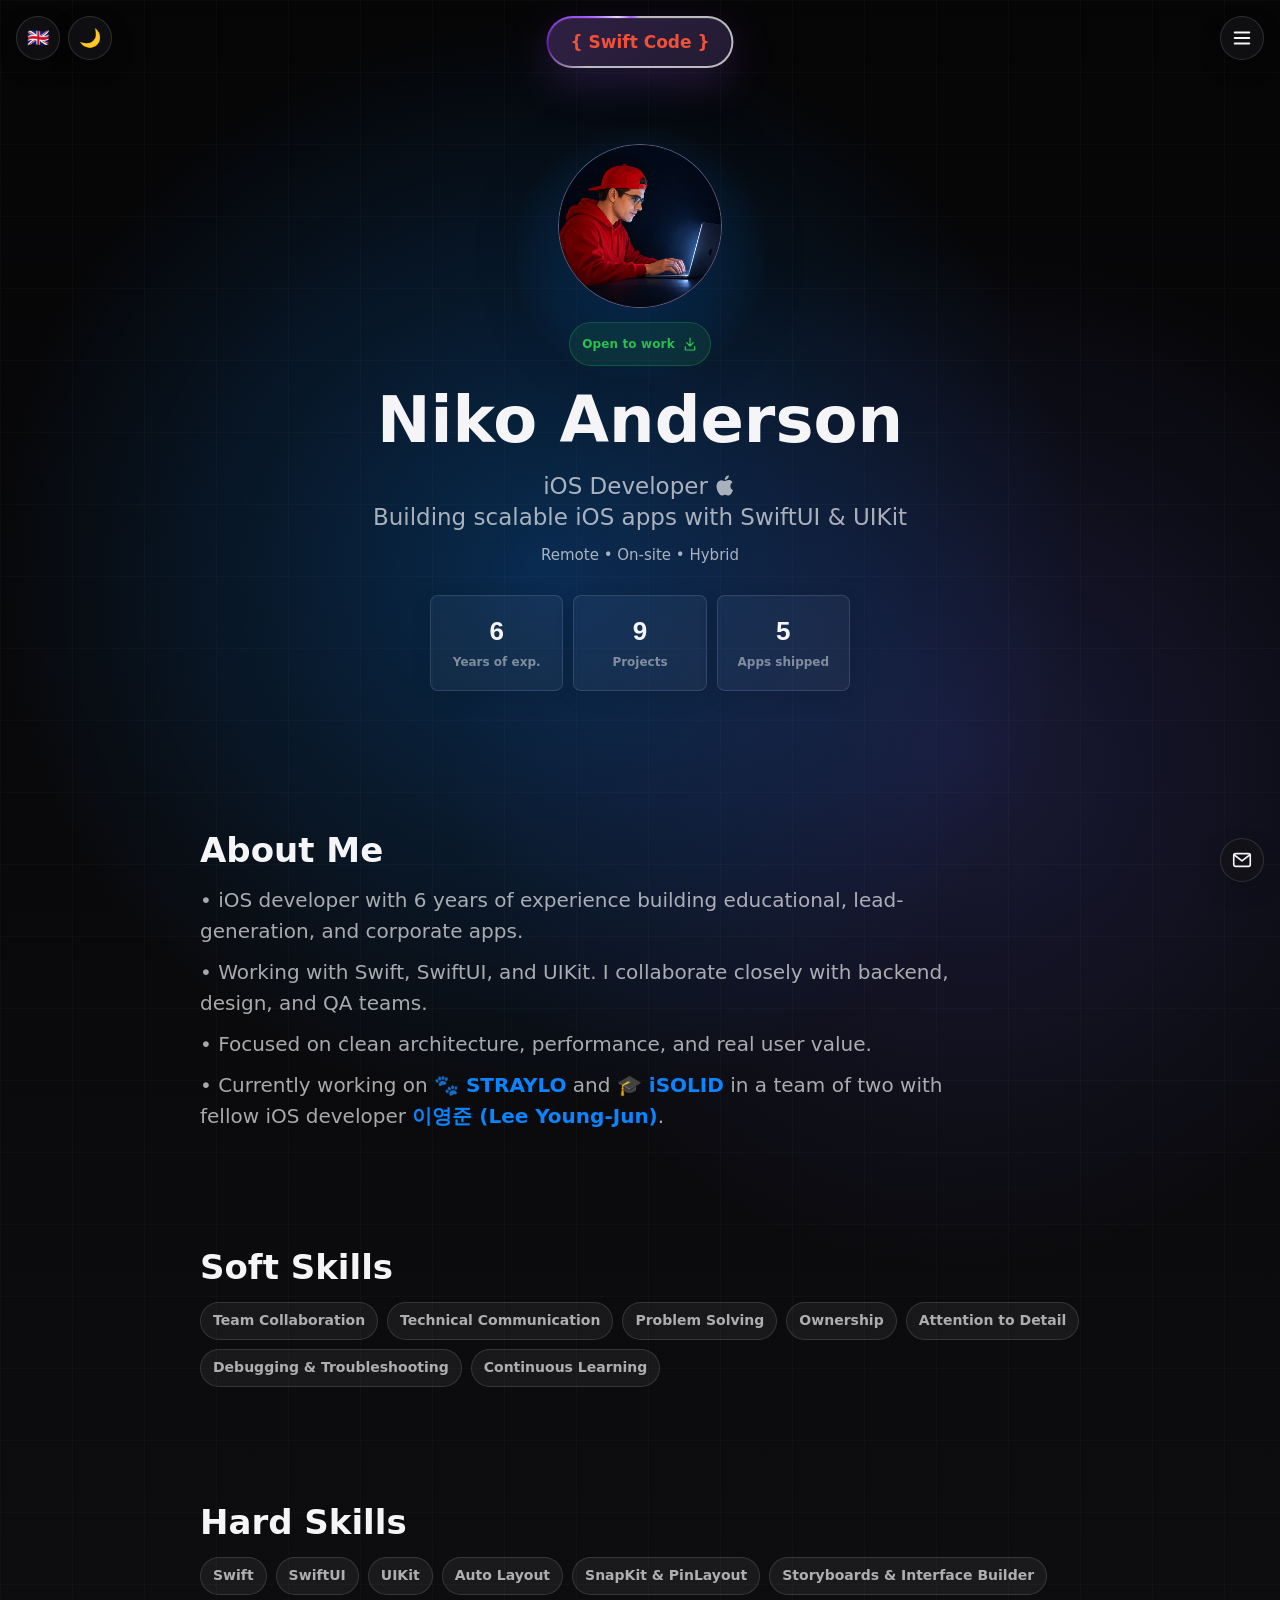
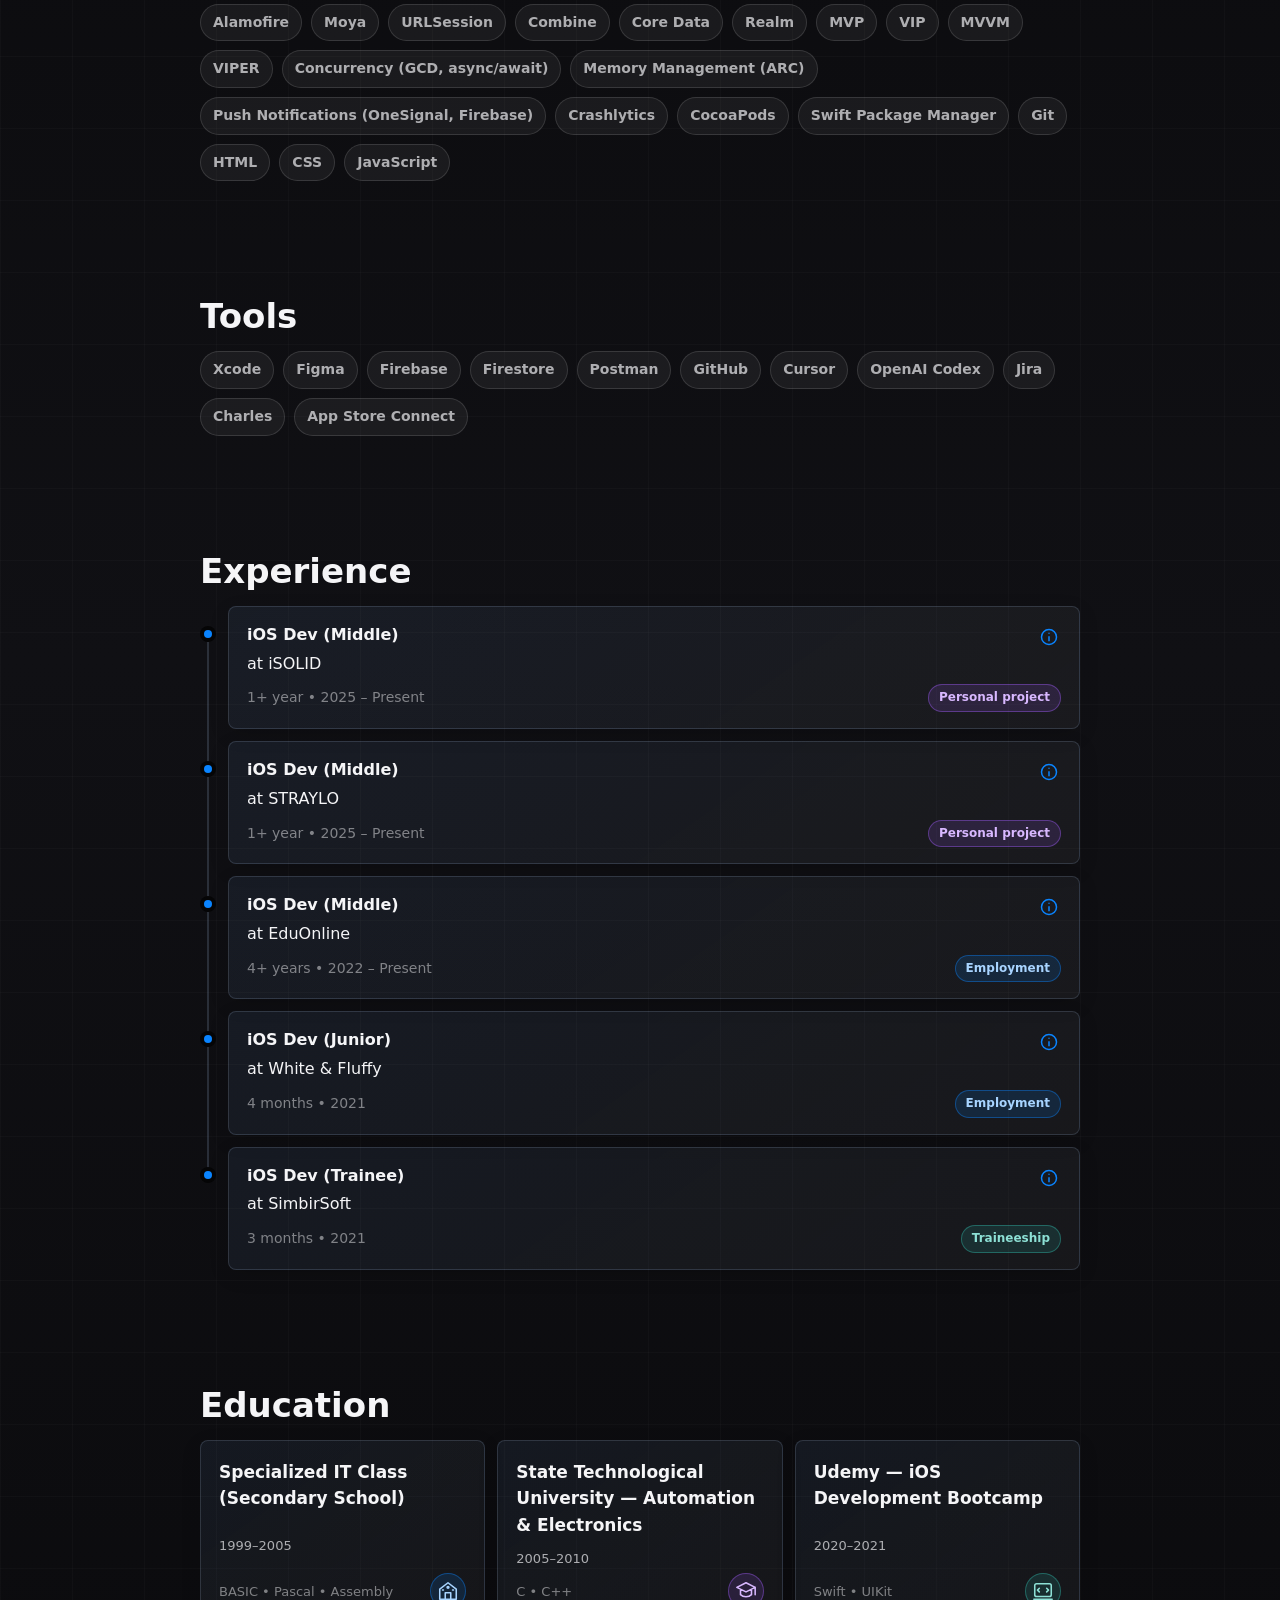
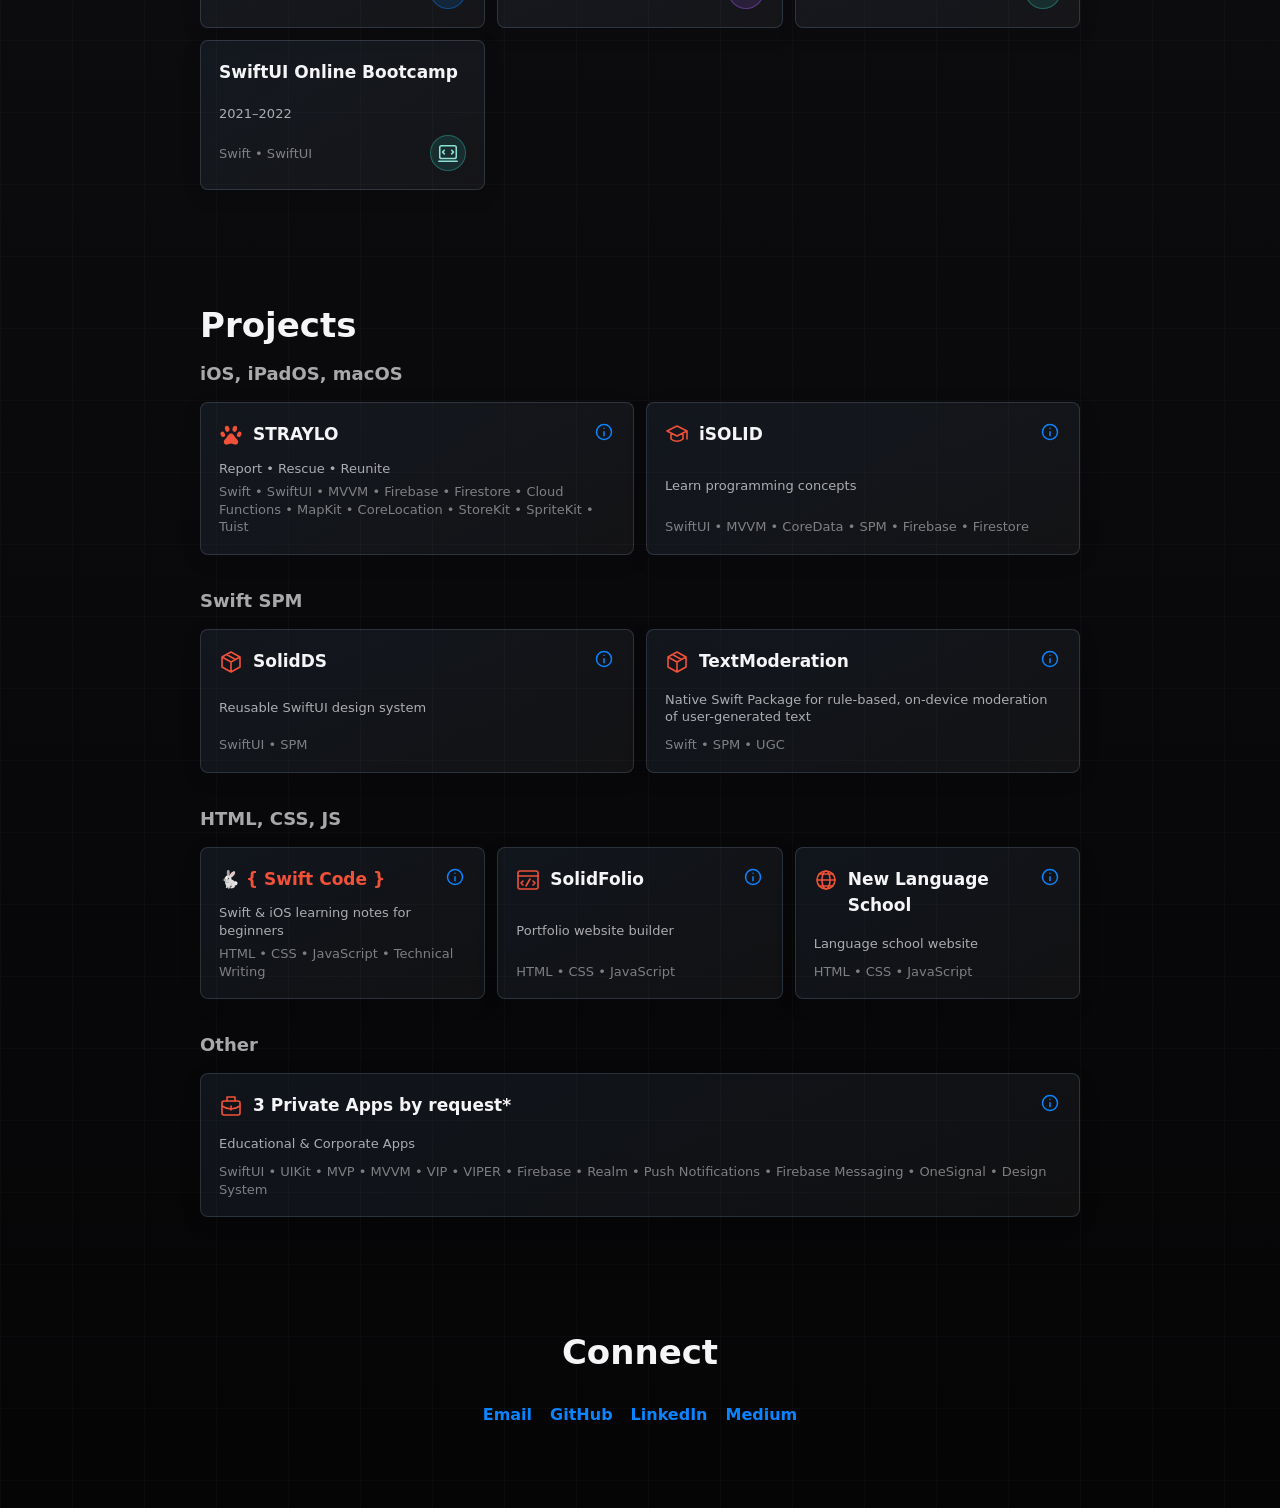
==== index.html @ d10448a8 "Add UIKit Essentials lessons and 10-question quiz" ====
<!DOCTYPE html>
<html lang="en" data-theme="dark">

<head>
<meta charset="UTF-8">
<meta name="viewport" content="width=device-width, initial-scale=1.0">

<title>Niko A. | iOS Developer</title>
<meta name="description" content="iOS Developer portfolio - Swift, SwiftUI, UIKit, Clean Architecture">
<link rel="canonical" href="https://nikolaiborisov.github.io/">

<!-- Favicon -->
<link rel="icon" href="img/favicon.png" type="image/x-icon">

<!-- Open Graph for social sharing -->
<meta property="og:title" content="Niko A. | iOS Developer">
<meta property="og:description" content="Building scalable iOS apps with SwiftUI & UIKit. Clean Architecture & modern iOS solutions.">
<meta property="og:url" content="https://nikolaiborisov.github.io/">
<meta property="og:image" content="https://nikolaiborisov.github.io/img/me.png">
<meta property="og:type" content="website">

<!-- Twitter Card -->
<meta name="twitter:card" content="summary_large_image">
<meta name="twitter:title" content="Niko A. | iOS Developer">
<meta name="twitter:description" content="Building scalable iOS apps with SwiftUI & UIKit. Clean Architecture & modern iOS solutions.">
<meta name="twitter:image" content="https://nikolaiborisov.github.io/img/me.png">

<link rel="stylesheet" href="css/styles.css">
</head>

<body>

<!-- 🧭 Top Navigation -->
<nav class="top-nav" aria-label="Featured content">
    <button type="button" class="nav-pill swift-code-brand" id="open-swift-talks">{ Swift Code }</button>
</nav>

<!-- 🌐 Language Picker -->
<div class="lang-switch" aria-label="Language selector">
    <button type="button" class="lang-current round-control" id="lang-current" aria-label="Choose language" aria-expanded="false" aria-controls="lang-options">🇬🇧</button>
    <div class="lang-options" id="lang-options" role="menu" aria-label="Language options">
        <button type="button" data-lang="en" class="active" role="menuitemradio" aria-checked="true" aria-label="English">🇬🇧</button>
        <button type="button" data-lang="es" role="menuitemradio" aria-checked="false" aria-label="Spanish">🇪🇸</button>
        <button type="button" data-lang="th" role="menuitemradio" aria-checked="false" aria-label="Thai">🇹🇭</button>
    </div>
</div>

<!-- 🎨 Theme Toggle -->
<div class="theme-switch" aria-label="Theme">
    <button type="button" class="round-control" id="theme-toggle" aria-label="Dark theme. Switch to light theme" title="Switch to light theme"><span aria-hidden="true">🌙</span></button>
</div>

<!-- 👤 Hero -->
<div class="section-navigation">
    <button type="button" class="round-control" id="section-menu-toggle" aria-label="Open navigation menu" aria-expanded="false" aria-controls="section-menu">
        <svg viewBox="0 0 24 24" width="22" height="22" fill="none" stroke="currentColor" stroke-width="2" stroke-linecap="round" aria-hidden="true"><path class="menu-line menu-line-top" d="M4 6h16"></path><path class="menu-line menu-line-middle" d="M4 12h16"></path><path class="menu-line menu-line-bottom" d="M4 18h16"></path></svg>
    </button>
    <nav id="section-menu" aria-label="Page sections" hidden>
        <a href="#home" data-i18n="navHome">Home</a>
        <a href="#about" data-i18n="aboutTitle">About Me</a>
        <a href="#soft-skills" data-i18n="softSkillsTitle">Soft Skills</a>
        <a href="#hard-skills" data-i18n="hardSkillsTitle">Hard Skills</a>
        <a href="#tools" data-i18n="toolsTitle">Tools</a>
        <a href="#experience" data-i18n="experienceTitle">Experience</a>
        <a href="#education" data-i18n="educationTitle">Education</a>
        <a href="#projects" data-i18n="projectsTitle">Projects</a>
        <a href="#connect" data-i18n="connectTitle">Connect</a>
    </nav>
</div>

<section class="hero" id="home">
    <div class="avatar-wrapper">
        <div class="avatar-frame">
            <img src="img/me.png" alt="Niko Anderson working at a laptop" class="avatar" width="164" height="164" fetchpriority="high">
        </div>
        <script src="js/avatar.js"></script>
        <a class="status-badge" href="output/pdf/ios-developer-cv.pdf" download="iOS-Developer-CV.pdf"><span data-i18n="status">Open to work</span><svg width="16" height="16" viewBox="0 0 24 24" fill="none" stroke="currentColor" stroke-width="1.8" stroke-linecap="round" stroke-linejoin="round" aria-hidden="true"><path d="M12 3v12m-5-5 5 5 5-5M5 16v5h14v-5"/></svg><span class="cv-download-label" data-i18n="downloadCv">Download CV (PDF)</span></a>
    </div>

    <h1>Niko Anderson</h1>
<p class="role"><span data-i18n="roleTitle">iOS Developer</span><svg class="apple" width="23" height="23" viewBox="0 0 24 24" aria-hidden="true" focusable="false"><path d="M17.05 12.54c.03 3.2 2.81 4.27 2.84 4.28-.02.08-.44 1.52-1.46 3.01-.88 1.29-1.8 2.57-3.24 2.6-1.42.03-1.88-.84-3.5-.84-1.63 0-2.14.81-3.48.87-1.39.05-2.45-1.4-3.34-2.68-1.82-2.64-3.21-7.45-1.34-10.7.93-1.61 2.59-2.63 4.39-2.66 1.37-.03 2.67.92 3.5.92.84 0 2.41-1.14 4.06-.97.69.03 2.63.28 3.88 2.11-.1.07-2.32 1.35-2.3 4.06ZM14.38 4.63c.74-.9 1.24-2.15 1.1-3.4-1.07.04-2.37.71-3.14 1.6-.69.79-1.29 2.06-1.13 3.28 1.2.09 2.43-.61 3.17-1.48Z"/></svg>
  <br><span data-i18n="roleDescription">Building scalable iOS apps with SwiftUI & UIKit</span>
</p>
    <p class="work-setup" data-i18n="workSetup">Remote • On-site • Hybrid</p>
     <div class="stats">
    <div class="stat">
        <div class="stat-value">6</div>
        <span data-i18n="statYears">Years of exp.</span>
    </div>
    <div class="stat">
        <div class="stat-value">9</div>
        <span data-i18n="statProjects">Projects</span>
    </div>
    <div class="stat">
        <div class="stat-value">5</div>
        <span data-i18n="statApps">Apps shipped</span>
    </div>
</div>
</section>

<!-- 🔶 Swift Code -->
<section id="swift-talks" class="swift-talks-screen" aria-hidden="true">
    <button type="button" id="close-swift-talks" class="talks-button talks-icon-button talks-close" aria-label="Close Swift Code"><svg viewBox="0 0 24 24" aria-hidden="true" focusable="false"><path d="m6 6 12 12M18 6 6 18"></path></svg></button>
    <div class="swift-talks-content">
        <div class="talks-header">
            <div>
                <h2 class="swift-code-brand">{ Swift Code }</h2>
                <p class="swift-code-intro" data-i18n="swiftCodeIntro">Learn Swift and iOS development through clear explanations, code examples, and quizzes. Explore developer tools &amp; practice problem-solving.</p>
                <div class="track-search" role="search" aria-label="Swift Code tracks">
                    <button type="button" id="track-search-toggle" class="talks-button talks-icon-button" aria-label="Search tracks" title="Search tracks" aria-controls="track-search-input" aria-expanded="false"><svg viewBox="0 0 24 24" aria-hidden="true" focusable="false"><circle cx="10.5" cy="10.5" r="6.5"></circle><path d="m16 16 5 5"></path></svg></button>
                    <input id="track-search-input" type="search" aria-label="Search tracks" placeholder="Search tracks...🐇🕳️" hidden>
                </div>
                <div id="track-search-status" role="status"></div>
            </div>
        </div>

        <div class="talks-topic-hub">
            <button type="button" class="talk-topic-card" id="open-swift-intro-track" aria-controls="swift-intro-track">
                <span class="talk-topic-copy">
                    <span class="talks-kicker">Beginner Track</span>
                    <span class="talk-topic-title">Swift &amp; iOS Intro</span>
                    <span class="talk-topic-description">Beginner-friendly Swift and iOS foundations.</span>
                    <span class="talk-topic-meta">
                        <span>10 intro topics</span>
                        <span>Quiz</span>
                    </span>
                </span>
                <span class="talk-topic-action" aria-hidden="true">Open</span>
            </button>

            <button type="button" class="talk-topic-card" id="open-toolbox-track" aria-controls="toolbox-track">
                <span class="talk-topic-copy">
                    <span class="talks-kicker">Tool Track</span>
                    <span class="talk-topic-title">iOS Dev Toolbox</span>
                    <span class="talk-topic-description">Deep dives into Xcode, Terminal, Git, GitHub clients, Figma, Postman, Charles, SF Symbols, icons, AI tools, and agents.</span>
                    <span class="talk-topic-meta">
                        <span>Tools & workflows</span>
                        <span>Quiz</span>
                    </span>
                </span>
                <span class="talk-topic-action" aria-hidden="true">Open</span>
            </button>

            <button type="button" class="talk-topic-card" id="open-portfolio-track" aria-controls="portfolio-track">
                <span class="talk-topic-copy">
                    <span class="talks-kicker">Project Track</span>
                    <span class="talk-topic-title">Portfolio Website</span>
                    <span class="talk-topic-description">Beginner-friendly real practice building and shipping your own mini website with HTML, CSS, and JavaScript.</span>
                    <span class="talk-topic-meta">
                        <span>HTML, CSS, JS</span>
                        <span>Quiz</span>
                    </span>
                </span>
                <span class="talk-topic-action" aria-hidden="true">Open</span>
            </button>

            <button type="button" class="talk-topic-card" id="open-core-swift-track" aria-controls="core-swift-track">
                <span class="talk-topic-copy">
                    <span class="talks-kicker">Beginner Track</span>
                    <span class="talk-topic-title">Core Swift</span>
                    <span class="talk-topic-description">Beginner-friendly Swift language from the ground up: variables, types, conditions, loops, functions, collections, optionals, structs, classes, and protocols.</span>
                    <span class="talk-topic-meta">
                        <span>10 core topics</span>
                        <span>Quiz</span>
                    </span>
                </span>
                <span class="talk-topic-action" aria-hidden="true">Open</span>
            </button>
            <button type="button" class="talk-topic-card" id="open-programming-principles-track" aria-controls="programming-principles-track">
                <span class="talk-topic-copy">
                    <span class="talks-kicker">Beginner Track</span>
                    <span class="talk-topic-title">Programming Principles</span>
                    <span class="talk-topic-description">Practical SOLID and programming principles with Swift examples, clear explanations, and interview cases.</span>
                    <span class="talk-topic-meta">
                        <span>16 lessons</span>
                        <span>Quiz</span>
                    </span>
                </span>
                <span class="talk-topic-action" aria-hidden="true">Open</span>
            </button>
            <button type="button" class="talk-topic-card" id="open-algorithms-track" aria-controls="algorithms-track">
                <span class="talk-topic-copy">
                    <span class="talks-kicker">Problem-Solving Track</span>
                    <span class="talk-topic-title">Algorithms in Swift</span>
                    <span class="talk-topic-description">Learn to solve problems step by step with arrays, strings, searching, sorting, recursion, and essential algorithm patterns.</span>
                    <span class="talk-topic-meta"><span>10 topics</span><span>Quiz</span><span>Coding challenges</span></span>
                </span>
                <span class="talk-topic-action" aria-hidden="true">Open</span>
            </button>
            <button type="button" class="talk-topic-card" id="open-app-architecture-track" aria-controls="app-architecture-track">
                <span class="talk-topic-copy">
                    <span class="talks-kicker">Architecture Track</span>
                    <span class="talk-topic-title">App Architecture in Swift</span>
                    <span class="talk-topic-description">Learn to organize Swift apps with clear responsibilities, predictable data flow, and practical architecture patterns—from MVC, MVP, and MVVM to Clean Architecture.</span>
                    <span class="talk-topic-meta"><span>11 topics</span><span>Quiz</span><span>Swift examples</span></span>
                </span>
                <span class="talk-topic-action" aria-hidden="true">Open</span>
            </button>
        </div>

        <div class="algorithms-track" id="algorithms-track">
            <div class="talks-track-header">
                <button type="button" class="talks-button talks-icon-button back-to-talk-topics topics-back" aria-label="Back to all topics"><svg viewBox="0 0 24 24" aria-hidden="true" focusable="false"><path d="m15 5-7 7 7 7"></path></svg></button>
                <div><h2>Algorithms in Swift</h2></div>
            </div>
            <template id="algorithms-introduction">
                <h3>Small steps. Clear solutions.</h3>
                <p>An algorithm is a clear sequence of steps that turns an input into a result.</p>
                <p>A recipe is a simple example: <strong>follow the instructions step by step, and you end up with a meal.</strong> In an app, you might follow a series of steps to find all unread messages in a list. In both cases, the result comes from following a defined process.</p>
                <p>We need algorithms because computers cannot guess what we mean. We decide what to do, in what order, and when to stop. Different approaches can produce the same result, but some require much less work as the amount of data grows.</p>
                <p>Learning algorithms helps you write apps that are <strong>correct, efficient, responsive, and easier to understand and explain</strong>.</p>
                <p>Start with a small problem, describe the solution in plain language, and then translate those steps into Swift. You do not need advanced mathematics — Core Swift basics such as variables, conditions, loops, functions, and collections are enough to get started.</p>
                <p>Each lesson follows a simple structure:<br><strong>Visual walkthrough → Swift solution → Complexity explanation → Practice task</strong></p>
                <p>The goal is not to memorize algorithms. It is to learn how to <strong>break a problem into steps, choose an efficient approach, and express that approach clearly in Swift</strong>.</p>
            </template>
            <div id="algorithms-lessons" class="talks-accordion"></div>
            <div class="talk-card talk-quiz-cta">
                <div>
                    <span class="talks-kicker">Algorithms Quiz</span>
                    <p>30 questions with instant scoring, correct-answer highlights, and reset.</p>
                </div>
                <button type="button" class="talks-button primary talk-quiz-button" id="open-algorithms-quiz">Quiz</button>
            </div>
            <section class="talk-card algorithms-quiz-panel" id="algorithms-quiz-panel" aria-labelledby="algorithms-quiz-title" hidden>
                <h3 id="algorithms-quiz-title">Algorithms Quiz</h3>
                <form id="algorithms-quiz-form" class="swift-quiz-form"></form>
                <p id="algorithms-quiz-score" aria-live="polite"></p>
                <button type="button" class="talks-button primary" id="grade-algorithms-quiz">Finish Quiz</button>
                <button type="button" class="talks-button" id="reset-algorithms-quiz">Reset</button>
            </section>
            <aside class="talk-card isolid-quiz-bonus" aria-labelledby="isolid-algorithms-quiz-title">
                <div>
                    <h3 id="isolid-algorithms-quiz-title">Further reading — iSOLID Algorithms Quiz</h3>
                    <p>60 Questions • 3 Levels (Beginner to Advanced) • Detailed Statistics</p>
                </div>
                <a class="talks-button isolid-quiz-link" href="https://apps.apple.com/th/app/isolid-learn-programming/id6752113008" target="_blank" rel="noopener noreferrer" aria-label="Download iSOLID Algorithms Quiz on the App Store (opens in a new tab)">Download on the App Store <span aria-hidden="true">↗</span></a>
            </aside>
            <section class="talk-card algorithms-challenges-hidden" aria-labelledby="algorithms-challenges-title">
                <h3 id="algorithms-challenges-title">Coding challenges</h3>
                <p>Write your own solutions below before opening the reference solutions. Run your code in an Xcode Playground; this page does not execute Swift. Drafts stay in this browser when local storage is available.</p>
                <div id="algorithms-challenges"></div>
            </section>
        </div>

        <div class="core-swift-track" id="core-swift-track">
            <div class="talks-track-header">
                <button type="button" class="talks-button talks-icon-button back-to-talk-topics topics-back" aria-label="Back to all topics"><svg viewBox="0 0 24 24" aria-hidden="true" focusable="false"><path d="m15 5-7 7 7 7"></path></svg></button>
                <div>
                    <h2>Core Swift</h2>
                </div>
            </div>

            <div class="talks-accordion" id="core-swift-accordion"></div>
            <div class="talk-card talk-quiz-cta">
                <div>
                    <span class="talks-kicker">Core Swift Quiz</span>
                    <p>30 questions with instant scoring, correct-answer highlights, and reset.</p>
                </div>
                <button type="button" class="talks-button primary open-core-swift-quiz talk-quiz-button">Quiz</button>
            </div>
            <aside class="talk-card isolid-quiz-bonus" aria-labelledby="isolid-quiz-title">
                <div>
                    <h3 id="isolid-quiz-title">Further reading — iSOLID Swift Quiz</h3>
                    <p>90 Questions • 3 Levels (Beginner to Advanced) • Detailed Statistics</p>
                </div>
                <a class="talks-button isolid-quiz-link" href="https://apps.apple.com/th/app/isolid-learn-programming/id6752113008" target="_blank" rel="noopener noreferrer" aria-label="Download iSOLID Swift Quiz on the App Store (opens in a new tab)">Download on the App Store <span aria-hidden="true">↗</span></a>
            </aside>
            <aside class="talk-card isolid-quiz-bonus" aria-labelledby="ios-daily-english-title">
                <div>
                    <h3 id="ios-daily-english-title">Further reading — iOS Daily English by <a href="https://www.linkedin.com/in/gamehelper/" target="_blank" rel="noopener noreferrer">이영준 (Lee Young-Jun)</a></h3>
                    <p>Learn <strong>iOS development terms every day</strong></p>
                </div>
                <a class="talks-button isolid-quiz-link" href="https://www.linkedin.com/in/gamehelper/" target="_blank" rel="noopener noreferrer" aria-label="Read iOS Daily English on LinkedIn (opens in a new tab)">Read on LinkedIn <span aria-hidden="true">↗</span></a>
            </aside>
        </div>

        <div class="programming-principles-track" id="programming-principles-track">
            <div class="talks-track-header">
                <button type="button" class="talks-button talks-icon-button back-to-talk-topics topics-back" aria-label="Back to all topics"><svg viewBox="0 0 24 24" aria-hidden="true" focusable="false"><path d="m15 5-7 7 7 7"></path></svg></button>
                <div>
                    <h2>Programming Principles</h2>
                </div>
            </div>

            <div class="talks-accordion" id="programming-principles-accordion"></div>
            <div class="talk-card talk-quiz-cta">
                <div>
                    <span class="talks-kicker">Programming Principles Quiz</span>
                    <p>30 questions with instant scoring, correct-answer highlights, and reset.</p>
                </div>
                <button type="button" class="talks-button primary open-programming-principles-quiz talk-quiz-button">Quiz</button>
            </div>
            <aside class="talk-card isolid-quiz-bonus" aria-labelledby="isolid-principles-title">
                <div>
                    <h3 id="isolid-principles-title">Further reading — iSOLID Programming Principles</h3>
                    <p>30 Principles • 300+ Code examples • Theory</p>
                </div>
                <a class="talks-button isolid-quiz-link" href="https://apps.apple.com/th/app/isolid-learn-programming/id6752113008" target="_blank" rel="noopener noreferrer" aria-label="Download iSOLID Programming Principles on the App Store (opens in a new tab)">Download on the App Store <span aria-hidden="true">↗</span></a>
            </aside>
        </div>

        <div class="app-architecture-track" id="app-architecture-track">
            <div class="talks-track-header">
                <button type="button" class="talks-button talks-icon-button back-to-talk-topics topics-back" aria-label="Back to all topics"><svg viewBox="0 0 24 24" aria-hidden="true" focusable="false"><path d="m15 5-7 7 7 7"></path></svg></button>
                <div>
                    <h2>App Architecture in Swift</h2>
                </div>
            </div>

            <div class="talks-accordion" id="app-architecture-accordion"></div>
            <div class="talk-card talk-quiz-cta">
                <div>
                    <span class="talks-kicker">App Architecture in Swift Quiz</span>
                    <p>11 questions with instant scoring, correct-answer highlights, and reset.</p>
                </div>
                <button type="button" class="talks-button primary open-app-architecture-quiz talk-quiz-button">Quiz</button>
            </div>
            <aside class="talk-card isolid-quiz-bonus" aria-labelledby="architecture-reading-title">
                <div>
                    <h3 id="architecture-reading-title">Further reading — iOS Architectural Patterns (Breakdown)</h3>
                    <p>6 Parts • Detailed Breakdown • Swift Code Examples</p>
                </div>
                <a class="talks-button isolid-quiz-link" href="https://lnkd.in/p/dnJ457yn" target="_blank" rel="noopener noreferrer" aria-label="Read iOS Architectural Patterns (Breakdown) on LinkedIn (opens in a new tab)">Read on LinkedIn <span aria-hidden="true">↗</span></a>
            </aside>
        </div>

        <div class="swift-intro-track" id="swift-intro-track">
            <div class="talks-track-header">
                <button type="button" class="talks-button talks-icon-button topics-back" id="back-to-talk-topics" aria-label="Back to all topics"><svg viewBox="0 0 24 24" aria-hidden="true" focusable="false"><path d="m15 5-7 7 7 7"></path></svg></button>
                <div>
                    <h2>Swift &amp; iOS Intro</h2>
                </div>
            </div>

            <div class="talks-accordion">
            <article class="talk-card talk-accordion-item is-expanded" data-talk-id="part1">
                <button type="button" class="talk-accordion-trigger" aria-expanded="true">
                    <span>
                        <span class="talks-kicker">Part 1</span>
                        <span class="talk-accordion-title">What Is Swift? Why Swift? What Is It Used For?</span>
                    </span>
                    <span class="talk-chevron" aria-hidden="true"></span>
                </button>

                <div class="talk-accordion-panel">
                    <p class="talk-intro">Swift is Apple's modern programming language for building apps across iOS, macOS, watchOS, tvOS, visionOS, and beyond.</p>

                    <div class="talk-grid">
                        <div>
                            <h3>Where It Came From</h3>
                            <p>Introduced by Apple in 2014, Swift was created as a safer, faster, and more expressive alternative to Objective-C. The project was started by Chris Lattner around 2010, with major contributions from Apple's compiler and developer tools teams.</p>
                            <p>Swift did not appear from nowhere. It carries ideas from Objective-C, C, C++, Rust, Haskell, Python, Ruby, C#, and other modern languages.</p>
                        </div>
                        <div>
                            <h3>Why Apple Built It</h3>
                            <ul>
                                <li><strong>Safe:</strong> optionals and strong typing help catch mistakes early.</li>
                                <li><strong>Fast:</strong> compiled performance with safer defaults.</li>
                                <li><strong>Readable:</strong> less ceremony, more intention.</li>
                                <li><strong>Modern:</strong> closures, generics, async/await, protocols, extensions, and pattern matching.</li>
                            </ul>
                        </div>
                    </div>

                    <div class="talk-highlight">
                        <span>Core idea</span>
                        <blockquote>"Code should be expressive without being fragile."</blockquote>
                    </div>

                    <div class="talk-grid">
                        <div>
                            <h3>What Swift Is Used For</h3>
                            <ul>
                                <li>Building iPhone, Mac, Apple Watch, and visionOS apps.</li>
                                <li>Writing server-side backends with frameworks like Vapor.</li>
                                <li>Creating command-line tools, SDKs, frameworks, and production-grade software.</li>
                                <li>Teaching programming and prototyping ideas quickly.</li>
                            </ul>
                        </div>
                        <div>
                            <h3>The Philosophy</h3>
                            <p>Features like <code>let</code>, <code>guard</code>, <code>if let</code>, <code>struct</code>, <code>protocol</code>, and <code>async/await</code> are not just syntax. They represent a philosophy: make the correct path easy, and the dangerous path visible.</p>
                            <p>Swift sits at the intersection of design, engineering, safety, and creativity.</p>
                        </div>
                    </div>

                    <footer class="talk-footer">
                        <div class="talk-footer-meta">
                            <a href="https://www.linkedin.com/in/niko-anderson-36269333b/" target="_blank" rel="noopener noreferrer">Follow on LinkedIn</a>
                        </div>
                        <div class="talk-like" data-talk-id="part1">
                            <button type="button" class="like-button" aria-label="Like this post" aria-pressed="false">
                                <svg class="like-icon" viewBox="0 0 24 24" aria-hidden="true" focusable="false">
                                    <path d="M20.8 4.6a5.5 5.5 0 0 0-7.8 0L12 5.6l-1-1a5.5 5.5 0 0 0-7.8 7.8l1 1L12 21l7.8-7.6 1-1a5.5 5.5 0 0 0 0-7.8Z"></path>
                                </svg>
                            </button>
                        </div>
                        <div class="talks-actions">
                            <button type="button" class="talks-button copy-talk" data-talk-id="part1" aria-live="polite">Copy post</button>
                            <button type="button" class="talks-button translate-talk" data-talk-id="part1">Translate</button>
                            <a class="talks-button primary" href="mailto:andersonnikko1@gmail.com?subject=Feedback%20on%20SWIFT%20Talks%20Part%201&body=Hi%20Niko%2C%0A%0AI%20read%20your%20first%20SWIFT%20Talks%20post%20and%20wanted%20to%20share%20this%20feedback%3A%0A%0A">Send feedback</a>
                        </div>
                    </footer>
                </div>
            </article>

            <article class="talk-card talk-accordion-item" data-talk-id="part2">
                <button type="button" class="talk-accordion-trigger" aria-expanded="false">
                    <span>
                        <span class="talks-kicker">Part 2</span>
                        <span class="talk-accordion-title">Swift Under the Hood</span>
                    </span>
                    <span class="talk-chevron" aria-hidden="true"></span>
                </button>

                <div class="talk-accordion-panel">
                    <p class="talk-intro">Swift under the hood combines compiler checks, memory management, type safety, and runtime support.</p>

                    <div class="talk-highlight">
                        <span>Compiler pipeline</span>
                        <blockquote>Swift Code -> Parser -> Type Checker -> SIL -> LLVM -> Machine Code</blockquote>
                    </div>

                    <div class="talk-grid">
                        <div>
                            <h3>Parser</h3>
                            <p>First, Swift reads our code and turns it into a structure the compiler can understand.</p>
                            <ul>
                                <li>Constants and variables.</li>
                                <li>Functions, types, expressions, and scopes.</li>
                            </ul>
                        </div>
                        <div>
                            <h3>Type Checker</h3>
                            <p>The type checker verifies that our code makes sense before the app runs. It understands that <code>25</code> is an <code>Int</code>, <code>"Alex"</code> is a <code>String</code>, and <code>true</code> is a <code>Bool</code>.</p>
                            <p><code>let count: Int = "10"</code> is an error. Swift catches the mistake at compile time.</p>
                        </div>
                    </div>

                    <div class="talk-grid">
                        <div>
                            <h3>SIL</h3>
                            <p>After type checking, Swift code becomes SIL: Swift Intermediate Language. This is where Swift-specific optimization happens.</p>
                            <p>The compiler can reason about value types, generics, protocols, ARC, ownership, and memory behavior.</p>
                        </div>
                        <div>
                            <h3>LLVM</h3>
                            <p>After SIL, Swift uses LLVM. LLVM lowers the code closer to machine instructions and applies performance optimizations.</p>
                            <p>It helps with inlining, removing unused code, and generating optimized machine code for the target device.</p>
                        </div>
                    </div>

                    <div class="talk-grid">
                        <div>
                            <h3>Memory Management</h3>
                            <p>Swift uses ARC: Automatic Reference Counting. ARC tracks how many strong references point to an object.</p>
                            <p>When no strong references remain, the object can be removed from memory. This gives Swift automatic memory management without a traditional garbage collector.</p>
                        </div>
                        <div>
                            <h3>Value Types</h3>
                            <p>Swift encourages value types like <code>struct</code> and <code>enum</code>. Value types make code easier to reason about because data changes are more explicit.</p>
                            <p>Swift also uses optimizations like copy-on-write, so value semantics do not always mean expensive copying.</p>
                        </div>
                    </div>

                    <div class="talk-grid">
                        <div>
                            <h3>Optionals</h3>
                            <p>Optionals are a core safety feature. An optional means there may be a value, or there may be no value.</p>
                            <p>Swift forces us to handle missing values directly, instead of letting them become unexpected crashes later.</p>
                        </div>
                        <div>
                            <h3>Concurrency</h3>
                            <p>Modern Swift includes structured concurrency. <code>async/await</code> makes asynchronous code easier to read, tasks give async work structure, and actors help protect shared mutable state.</p>
                            <p><code>@MainActor</code> helps keep UI updates on the main thread.</p>
                        </div>
                    </div>

                    <div class="talk-highlight">
                        <span>Core idea</span>
                        <blockquote>Swift is designed to make safe code feel natural.</blockquote>
                    </div>

                    <div class="talk-grid">
                        <div>
                            <h3>Why It Feels Safe</h3>
                            <ul>
                                <li>Strong typing catches mistakes early.</li>
                                <li>Optionals make absence visible.</li>
                                <li>ARC manages memory automatically.</li>
                                <li>Value types reduce hidden sharing.</li>
                            </ul>
                        </div>
                        <div>
                            <h3>The Balance</h3>
                            <ul>
                                <li>High-level enough to be expressive.</li>
                                <li>Low-level enough to be fast.</li>
                                <li>Practical enough for real production apps.</li>
                            </ul>
                        </div>
                    </div>

                    <footer class="talk-footer">
                        <div class="talk-footer-meta">
                            <a href="https://www.linkedin.com/in/niko-anderson-36269333b/" target="_blank" rel="noopener noreferrer">Follow on LinkedIn</a>
                        </div>
                        <div class="talk-like" data-talk-id="part2">
                            <button type="button" class="like-button" aria-label="Like this post" aria-pressed="false">
                                <svg class="like-icon" viewBox="0 0 24 24" aria-hidden="true" focusable="false">
                                    <path d="M20.8 4.6a5.5 5.5 0 0 0-7.8 0L12 5.6l-1-1a5.5 5.5 0 0 0-7.8 7.8l1 1L12 21l7.8-7.6 1-1a5.5 5.5 0 0 0 0-7.8Z"></path>
                                </svg>
                            </button>
                        </div>
                        <div class="talks-actions">
                            <button type="button" class="talks-button copy-talk" data-talk-id="part2" aria-live="polite">Copy post</button>
                            <button type="button" class="talks-button translate-talk" data-talk-id="part2">Translate</button>
                            <a class="talks-button primary" href="mailto:andersonnikko1@gmail.com?subject=Feedback%20on%20SWIFT%20Talks%20Part%202&body=Hi%20Niko%2C%0A%0AI%20read%20your%20second%20SWIFT%20Talks%20post%20and%20wanted%20to%20share%20this%20feedback%3A%0A%0A">Send feedback</a>
                        </div>
                    </footer>
                </div>
            </article>

            <article class="talk-card talk-accordion-item" data-talk-id="part3">
                <button type="button" class="talk-accordion-trigger" aria-expanded="false">
                    <span>
                        <span class="talks-kicker">Part 3</span>
                        <span class="talk-accordion-title">iOS Development &amp; iOS Developer</span>
                    </span>
                    <span class="talk-chevron" aria-hidden="true"></span>
                </button>

                <div class="talk-accordion-panel">
                    <p class="talk-intro">iOS development is the process of building apps for Apple's mobile ecosystem.</p>

                    <div class="talk-grid">
                        <div>
                            <h3>An iOS Developer Works With</h3>
                            <ul>
                                <li>UI and UX.</li>
                                <li>Architecture.</li>
                                <li>State management.</li>
                                <li>Networking.</li>
                            </ul>
                        </div>
                        <div>
                            <h3>And Also</h3>
                            <ul>
                                <li>Persistence.</li>
                                <li>Performance.</li>
                                <li>Testing.</li>
                                <li>App Store delivery.</li>
                            </ul>
                        </div>
                    </div>

                    <div class="talk-grid">
                        <div>
                            <h3>What Is iOS Development?</h3>
                            <p>iOS development means creating apps for iPhone and iPad.</p>
                            <p>Most modern iOS apps are built with Swift, SwiftUI or UIKit, Xcode, and Apple SDKs.</p>
                        </div>
                        <div>
                            <h3>The Apple Toolset</h3>
                            <p>Swift is the main language. Xcode is the main development environment.</p>
                            <p>Apple SDKs provide tools for UI, networking, storage, maps, camera, notifications, payments, and more.</p>
                        </div>
                    </div>

                    <div class="talk-highlight">
                        <span>Developer mindset</span>
                        <blockquote>"Is it maintainable? Is it testable? Does it feel good to use?"</blockquote>
                    </div>

                    <div class="talk-grid">
                        <div>
                            <h3>What Does an iOS Developer Do?</h3>
                            <p>An iOS developer turns ideas into working mobile products.</p>
                            <ul>
                                <li>Building screens and handling user actions.</li>
                                <li>Connecting APIs and managing app state.</li>
                                <li>Saving local data and handling errors.</li>
                                <li>Fixing bugs and preparing releases.</li>
                            </ul>
                        </div>
                        <div>
                            <h3>UI Layer</h3>
                            <p>The UI layer is what the user sees and touches. In iOS, this usually means SwiftUI or UIKit.</p>
                            <p>SwiftUI is declarative: you describe the UI for a given state. UIKit is imperative: you control views and updates more manually.</p>
                        </div>
                    </div>

                    <div class="talk-grid">
                        <div>
                            <h3>App Architecture</h3>
                            <p>Real apps need structure. Without architecture, screens become too large, logic gets duplicated, and small changes become risky.</p>
                            <ul>
                                <li>MVC.</li>
                                <li>MVVM.</li>
                                <li>Clean Architecture.</li>
                                <li>VIPER.</li>
                                <li>TCA.</li>
                            </ul>
                        </div>
                        <div>
                            <h3>Data &amp; APIs</h3>
                            <p>Most iOS apps work with data from REST APIs, GraphQL, local databases, UserDefaults, Keychain, and cloud services.</p>
                            <p>An iOS developer needs to understand networking, JSON decoding, caching, offline behavior, and error handling.</p>
                        </div>
                    </div>

                    <div class="talk-grid">
                        <div>
                            <h3>Performance</h3>
                            <p>iOS apps should feel fast.</p>
                            <ul>
                                <li>Smooth scrolling.</li>
                                <li>Fast launch time.</li>
                                <li>Efficient images.</li>
                                <li>Safe memory usage.</li>
                                <li>No main-thread blocking.</li>
                            </ul>
                        </div>
                        <div>
                            <h3>Testing</h3>
                            <p>Testing helps protect the app from breaking as it changes.</p>
                            <ul>
                                <li>Unit tests.</li>
                                <li>UI tests.</li>
                                <li>Snapshot tests.</li>
                                <li>Integration tests.</li>
                            </ul>
                        </div>
                    </div>

                    <div class="talk-highlight">
                        <span>The main idea</span>
                        <blockquote>You are building software people carry in their hands every day.</blockquote>
                    </div>

                    <div class="talk-grid">
                        <div>
                            <h3>The Balance</h3>
                            <ul>
                                <li>Technical enough to be reliable.</li>
                                <li>Visual enough to care about details.</li>
                                <li>Practical enough to ship real products.</li>
                            </ul>
                        </div>
                        <div>
                            <h3>What It Takes</h3>
                            <p>An iOS developer builds product experiences for Apple platforms.</p>
                            <p>They need to understand code, design, architecture, data, performance, and users.</p>
                        </div>
                    </div>

                    <footer class="talk-footer">
                        <div class="talk-footer-meta">
                            <a href="https://www.linkedin.com/in/niko-anderson-36269333b/" target="_blank" rel="noopener noreferrer">Follow on LinkedIn</a>
                        </div>
                        <div class="talk-like" data-talk-id="part3">
                            <button type="button" class="like-button" aria-label="Like this post" aria-pressed="false">
                                <svg class="like-icon" viewBox="0 0 24 24" aria-hidden="true" focusable="false">
                                    <path d="M20.8 4.6a5.5 5.5 0 0 0-7.8 0L12 5.6l-1-1a5.5 5.5 0 0 0-7.8 7.8l1 1L12 21l7.8-7.6 1-1a5.5 5.5 0 0 0 0-7.8Z"></path>
                                </svg>
                            </button>
                        </div>
                        <div class="talks-actions">
                            <button type="button" class="talks-button copy-talk" data-talk-id="part3" aria-live="polite">Copy post</button>
                            <button type="button" class="talks-button translate-talk" data-talk-id="part3">Translate</button>
                            <a class="talks-button primary" href="mailto:andersonnikko1@gmail.com?subject=Feedback%20on%20SWIFT%20Talks%20Part%203&body=Hi%20Niko%2C%0A%0AI%20read%20your%20third%20SWIFT%20Talks%20post%20and%20wanted%20to%20share%20this%20feedback%3A%0A%0A">Send feedback</a>
                        </div>
                    </footer>
                </div>
            </article>

            <article class="talk-card talk-accordion-item" data-talk-id="part4">
                <button type="button" class="talk-accordion-trigger" aria-expanded="false">
                    <span>
                        <span class="talks-kicker">Part 4</span>
                        <span class="talk-accordion-title">How to Become an iOS Developer</span>
                    </span>
                    <span class="talk-chevron" aria-hidden="true"></span>
                </button>

                <div class="talk-accordion-panel">
                    <p class="talk-intro">Becoming an iOS developer means learning the Apple ecosystem, building real apps, and practicing the habits of shipping reliable mobile products.</p>

                    <div class="talk-grid">
                        <div>
                            <h3>Start With the Basics</h3>
                            <ul>
                                <li>Learn Swift fundamentals.</li>
                                <li>Understand optionals, structs, classes, protocols, and closures.</li>
                                <li>Practice async/await, error handling, and collections.</li>
                                <li>Build small features before large apps.</li>
                            </ul>
                        </div>
                        <div>
                            <h3>Learn the Apple Stack</h3>
                            <ul>
                                <li>SwiftUI for modern declarative UI.</li>
                                <li>UIKit for existing apps and deeper platform control.</li>
                                <li>Xcode for building, debugging, testing, and releasing.</li>
                                <li>Apple SDKs for storage, networking, camera, maps, and notifications.</li>
                            </ul>
                        </div>
                    </div>

                    <div class="talk-highlight">
                        <span>Core idea</span>
                        <blockquote>Do not only watch tutorials. Build, break, debug, and ship.</blockquote>
                    </div>

                    <div class="talk-grid">
                        <div>
                            <h3>Equipment</h3>
                            <p>A Mac is the main machine for iOS development because Xcode runs on macOS.</p>
                            <ul>
                                <li>MacBook Air or Pro with Apple Silicon.</li>
                                <li>At least 16 GB RAM for a smoother workflow.</li>
                                <li>An iPhone for real-device testing.</li>
                                <li>Optional iPad if you want to support larger layouts.</li>
                            </ul>
                        </div>
                        <div>
                            <h3>Tools</h3>
                            <ul>
                                <li>Xcode for coding, simulators, signing, and App Store delivery.</li>
                                <li>Postman for testing APIs.</li>
                                <li>Figma for reading designs and specs.</li>
                                <li>Git and GitHub for version control.</li>
                                <li>Firebase, Charles, or Proxyman when the app needs them.</li>
                            </ul>
                        </div>
                    </div>

                    <div class="talk-grid">
                        <div>
                            <h3>Build Real Projects</h3>
                            <p>Projects teach the parts tutorials often skip: state, navigation, persistence, empty states, errors, and edge cases.</p>
                            <ul>
                                <li>Todo app with local storage.</li>
                                <li>Weather or movies app with an API.</li>
                                <li>Auth flow with validation.</li>
                                <li>Small portfolio app with polished UI.</li>
                            </ul>
                        </div>
                        <div>
                            <h3>Learn Professional Habits</h3>
                            <ul>
                                <li>Write readable code.</li>
                                <li>Separate UI, state, networking, and persistence.</li>
                                <li>Handle loading, success, empty, and error states.</li>
                                <li>Use accessibility labels and Dynamic Type.</li>
                                <li>Test important logic.</li>
                            </ul>
                        </div>
                    </div>

                    <div class="talk-grid">
                        <div>
                            <h3>AI Tools for Beginners</h3>
                            <p>AI can help you learn faster, but it should not replace understanding.</p>
                            <ul>
                                <li>Ask AI to explain Swift errors in simple language.</li>
                                <li>Use it to review your code and suggest improvements.</li>
                                <li>Generate small practice tasks, not entire apps.</li>
                                <li>Ask why a solution works before you copy it.</li>
                            </ul>
                        </div>
                        <div>
                            <h3>Use AI Carefully</h3>
                            <p>Good beginner tools include Codex, Cursor, GitHub Copilot, Perplexity, and official Apple documentation.</p>
                            <p>The goal is to become a stronger developer, not someone who can only run code they cannot read.</p>
                        </div>
                    </div>

                    <div class="talk-grid">
                        <div>
                            <h3>Prepare for Work</h3>
                            <p>Share code that shows how you think. A small finished app is better than five abandoned demos.</p>
                            <ul>
                                <li>Publish projects on GitHub.</li>
                                <li>Write clear README files.</li>
                                <li>Explain architecture choices.</li>
                                <li>Practice technical interviews and code reviews.</li>
                            </ul>
                        </div>
                        <div>
                            <h3>The Path</h3>
                            <p>First learn Swift. Then build UI. Then connect data. Then structure the app. Then test, polish, and release.</p>
                            <p>That loop is how a beginner slowly becomes someone who can ship real iOS products.</p>
                        </div>
                    </div>

                    <div class="talk-highlight talk-highlight-rich">
                        <span>Daily practice</span>
                        <p><strong>Start with Swift -> SwiftUI -> UIKit -> Build your own pet project.</strong></p>
                        <p>Set a simple daily goal: <strong>build at least one feature every day.</strong></p>
                        <ul>
                            <li>Add a launch screen.</li>
                            <li>Build an onboarding flow.</li>
                            <li>Create an authentication screen.</li>
                            <li>Add a profile screen.</li>
                        </ul>
                        <p>One feature at a time, one day at a time. This will take you much further than building an entire app in a few hours with tools you do not understand.</p>
                    </div>

                    <footer class="talk-footer">
                        <div class="talk-footer-meta">
                            <a href="https://www.linkedin.com/in/niko-anderson-36269333b/" target="_blank" rel="noopener noreferrer">Follow on LinkedIn</a>
                        </div>
                        <div class="talk-like" data-talk-id="part4">
                            <button type="button" class="like-button" aria-label="Like this post" aria-pressed="false">
                                <svg class="like-icon" viewBox="0 0 24 24" aria-hidden="true" focusable="false">
                                    <path d="M20.8 4.6a5.5 5.5 0 0 0-7.8 0L12 5.6l-1-1a5.5 5.5 0 0 0-7.8 7.8l1 1L12 21l7.8-7.6 1-1a5.5 5.5 0 0 0 0-7.8Z"></path>
                                </svg>
                            </button>
                        </div>
                        <div class="talks-actions">
                            <button type="button" class="talks-button copy-talk" data-talk-id="part4" aria-live="polite">Copy post</button>
                            <button type="button" class="talks-button translate-talk" data-talk-id="part4">Translate</button>
                            <a class="talks-button primary" href="mailto:andersonnikko1@gmail.com?subject=Feedback%20on%20SWIFT%20Talks%20Part%204&body=Hi%20Niko%2C%0A%0AI%20read%20your%20fourth%20SWIFT%20Talks%20post%20and%20wanted%20to%20share%20this%20feedback%3A%0A%0A">Send feedback</a>
                        </div>
                    </footer>
                </div>
            </article>

            <article class="talk-card talk-accordion-item" data-talk-id="part5">
                <button type="button" class="talk-accordion-trigger" aria-expanded="false">
                    <span>
                        <span class="talks-kicker">Part 5</span>
                        <span class="talk-accordion-title">iOS Beginner Roadmap</span>
                    </span>
                    <span class="talk-chevron" aria-hidden="true"></span>
                </button>

                <div class="talk-accordion-panel">
                    <p class="talk-intro">A simple visual roadmap for beginner iOS developers: from setup and core theory to playground practice, pet projects, portfolio, and AI tools.</p>

                    <figure class="talk-roadmap">
                        <img src="img/ios-beginner-roadmap.png" alt="iOS beginner roadmap with numbered sections for setup, Swift, SwiftUI, UIKit, playground practice, pet project, portfolio, and AI tools.">
                    </figure>

                    <div class="talk-highlight talk-highlight-rich">
                        <span>How to use it</span>
                        <p><strong>Move through the roadmap in order, but build small features while you learn.</strong></p>
                        <p>Do not wait until you know everything. Learn one concept, apply it in a tiny screen, then repeat.</p>
                    </div>

                    <footer class="talk-footer">
                        <div class="talk-footer-meta">
                            <a href="https://www.linkedin.com/in/niko-anderson-36269333b/" target="_blank" rel="noopener noreferrer">Follow on LinkedIn</a>
                        </div>
                        <div class="talk-like" data-talk-id="part5">
                            <button type="button" class="like-button" aria-label="Like this post" aria-pressed="false">
                                <svg class="like-icon" viewBox="0 0 24 24" aria-hidden="true" focusable="false">
                                    <path d="M20.8 4.6a5.5 5.5 0 0 0-7.8 0L12 5.6l-1-1a5.5 5.5 0 0 0-7.8 7.8l1 1L12 21l7.8-7.6 1-1a5.5 5.5 0 0 0 0-7.8Z"></path>
                                </svg>
                            </button>
                        </div>
                        <div class="talks-actions">
                            <button type="button" class="talks-button copy-talk" data-talk-id="part5" aria-live="polite">Copy post</button>
                            <button type="button" class="talks-button translate-talk" data-talk-id="part5">Translate</button>
                            <a class="talks-button primary" href="mailto:andersonnikko1@gmail.com?subject=Feedback%20on%20SWIFT%20Talks%20Part%205&body=Hi%20Niko%2C%0A%0AI%20read%20your%20fifth%20SWIFT%20Talks%20post%20and%20wanted%20to%20share%20this%20feedback%3A%0A%0A">Send feedback</a>
                        </div>
                    </footer>
                </div>
            </article>

            <article class="talk-card talk-accordion-item" data-talk-id="part6">
                <button type="button" class="talk-accordion-trigger" aria-expanded="false">
                    <span>
                        <span class="talks-kicker">Part 6</span>
                        <span class="talk-accordion-title">No IT Experience? How to Start</span>
                    </span>
                    <span class="talk-chevron" aria-hidden="true"></span>
                </button>

                <div class="talk-accordion-panel">
                    <p class="talk-intro">You can start iOS development without an IT background, but you need a clear routine, small projects, and the habit of explaining what your code does.</p>

                    <div class="talk-grid">
                        <div>
                            <h3>Start With Computer Logic</h3>
                            <p>Before architecture and apps, learn how programs think.</p>
                            <ul>
                                <li>Variables, conditions, loops, functions.</li>
                                <li>Arrays, dictionaries, strings, numbers.</li>
                                <li>Input, output, errors, and edge cases.</li>
                                <li>Reading code line by line without panic.</li>
                            </ul>
                        </div>
                        <div>
                            <h3>Your First Tools</h3>
                            <p>Keep your setup small at the beginning.</p>
                            <ul>
                                <li>Xcode and Swift Playgrounds.</li>
                                <li>GitHub for saving progress.</li>
                                <li>Figma for reading simple designs.</li>
                                <li>Postman only when you start APIs.</li>
                            </ul>
                        </div>
                    </div>

                    <div class="talk-highlight talk-highlight-rich">
                        <span>Core idea</span>
                        <p><strong>You do not need an IT background to start. You need consistency, small tasks, and code you can explain.</strong></p>
                    </div>

                    <div class="talk-grid">
                        <div>
                            <h3>First 30 Days</h3>
                            <ul>
                                <li>Days 1–7: Swift basics in playgrounds.</li>
                                <li>Days 8–14: small SwiftUI screens.</li>
                                <li>Days 15–21: navigation, forms, state.</li>
                                <li>Days 22–30: one tiny app with local data.</li>
                            </ul>
                        </div>
                        <div>
                            <h3>Daily Practice</h3>
                            <p>Do one visible thing every day.</p>
                            <ul>
                                <li>Create a button and handle a tap.</li>
                                <li>Build a login screen without backend.</li>
                                <li>Save a value locally.</li>
                                <li>Fix one bug and write what caused it.</li>
                            </ul>
                        </div>
                    </div>

                    <div class="talk-grid">
                        <div>
                            <h3>What to Avoid</h3>
                            <ul>
                                <li>Jumping into huge apps too early.</li>
                                <li>Copying code you cannot explain.</li>
                                <li>Spending weeks only watching tutorials.</li>
                                <li>Learning every architecture before building UI.</li>
                            </ul>
                        </div>
                        <div>
                            <h3>How to Use AI</h3>
                            <p>AI is helpful when you use it as a teacher, not as a replacement.</p>
                            <ul>
                                <li>Ask it to explain compiler errors.</li>
                                <li>Ask for simpler versions of code.</li>
                                <li>Ask it to review your solution.</li>
                                <li>Always rewrite the answer yourself.</li>
                            </ul>
                        </div>
                    </div>

                    <div class="talk-grid">
                        <div>
                            <h3>Your First Portfolio App</h3>
                            <p>Build one small finished app instead of five unfinished demos.</p>
                            <ul>
                                <li>One clear problem.</li>
                                <li>Three to five screens.</li>
                                <li>Local storage or one public API.</li>
                                <li>README with screenshots and decisions.</li>
                            </ul>
                        </div>
                        <div>
                            <h3>How to Know You Are Improving</h3>
                            <ul>
                                <li>You can explain your code out loud.</li>
                                <li>You can find bugs with breakpoints.</li>
                                <li>You can rebuild old screens faster.</li>
                                <li>You commit small changes regularly.</li>
                            </ul>
                        </div>
                    </div>

                    <div class="talk-highlight talk-highlight-rich talk-resource-list">
                        <span>Explore programming languages</span>
                        <p><a href="https://apps.apple.com/th/app/isolid-learn-programming/id6752113008" target="_blank" rel="noopener noreferrer"><strong>Learn Swift and mobile development theory step by step.</strong></a></p>
                    </div>

                    <footer class="talk-footer">
                        <div class="talk-footer-meta">
                            <a href="https://www.linkedin.com/in/niko-anderson-36269333b/" target="_blank" rel="noopener noreferrer">Follow on LinkedIn</a>
                        </div>
                        <div class="talk-like" data-talk-id="part6">
                            <button type="button" class="like-button" aria-label="Like this post" aria-pressed="false">
                                <svg class="like-icon" viewBox="0 0 24 24" aria-hidden="true" focusable="false">
                                    <path d="M20.8 4.6a5.5 5.5 0 0 0-7.8 0L12 5.6l-1-1a5.5 5.5 0 0 0-7.8 7.8l1 1L12 21l7.8-7.6 1-1a5.5 5.5 0 0 0 0-7.8Z"></path>
                                </svg>
                            </button>
                        </div>
                        <div class="talks-actions">
                            <button type="button" class="talks-button copy-talk" data-talk-id="part6" aria-live="polite">Copy post</button>
                            <button type="button" class="talks-button translate-talk" data-talk-id="part6">Translate</button>
                            <a class="talks-button primary" href="mailto:andersonnikko1@gmail.com?subject=Feedback%20on%20SWIFT%20Talks%20Part%206&body=Hi%20Niko%2C%0A%0AI%20read%20your%20sixth%20SWIFT%20Talks%20post%20and%20wanted%20to%20share%20this%20feedback%3A%0A%0A">Send feedback</a>
                        </div>
                    </footer>
                </div>
            </article>

            <article class="talk-card talk-accordion-item" data-talk-id="part7">
                <button type="button" class="talk-accordion-trigger" aria-expanded="false">
                    <span>
                        <span class="talks-kicker">Part 7</span>
                        <span class="talk-accordion-title">Tutorials, Books, AI Tools</span>
                    </span>
                    <span class="talk-chevron" aria-hidden="true"></span>
                </button>

                <div class="talk-accordion-panel">
                    <p class="talk-intro">A curated starter pack for learning Swift, UIKit, SwiftUI, and using AI tools wisely while building iOS apps.</p>

                    <div class="talk-grid talk-resource-list">
                        <div>
                            <h3>Top 5 Swift Theory Tutorials</h3>
                            <ul>
                                <li><a href="https://www.swift.org/getting-started/" target="_blank" rel="noopener noreferrer">Swift.org — Getting Started</a></li>
                                <li><a href="https://docs.swift.org/swift-book/documentation/the-swift-programming-language/" target="_blank" rel="noopener noreferrer">The Swift Programming Language</a></li>
                                <li><a href="https://docs.swift.org/swift-book/documentation/the-swift-programming-language/guidedtour/" target="_blank" rel="noopener noreferrer">A Swift Tour</a></li>
                                <li><a href="https://www.swiftbysundell.com/basics/" target="_blank" rel="noopener noreferrer">Swift by Sundell — Basics</a></li>
                                <li><a href="https://www.kodeco.com/books/swift-apprentice" target="_blank" rel="noopener noreferrer">Kodeco — Swift Apprentice</a></li>
                            </ul>
                        </div>
                        <div>
                            <h3>Top 5 UIKit Tutorials</h3>
                            <ul>
                                <li><a href="https://developer.apple.com/documentation/uikit/about-app-development-with-uikit" target="_blank" rel="noopener noreferrer">Apple — App Development with UIKit</a></li>
                                <li><a href="https://developer.apple.com/documentation/uikit/views-and-controls" target="_blank" rel="noopener noreferrer">Apple — Views and Controls</a></li>
                                <li><a href="https://developer.apple.com/documentation/uikit/view-controllers" target="_blank" rel="noopener noreferrer">Apple — View Controllers</a></li>
                                <li><a href="https://developer.apple.com/documentation/uikit/handling-touches-in-your-view" target="_blank" rel="noopener noreferrer">Apple — Handling Touches</a></li>
                                <li><a href="https://www.kodeco.com/books/uikit-apprentice" target="_blank" rel="noopener noreferrer">Kodeco — UIKit Apprentice</a></li>
                            </ul>
                        </div>
                    </div>

                    <div class="talk-grid talk-resource-list">
                        <div>
                            <h3>Top 5 SwiftUI Tutorials</h3>
                            <ul>
                                <li><a href="https://developer.apple.com/tutorials/swiftui" target="_blank" rel="noopener noreferrer">Apple — SwiftUI Tutorials</a></li>
                                <li><a href="https://developer.apple.com/documentation/swiftui" target="_blank" rel="noopener noreferrer">Apple — SwiftUI Documentation</a></li>
                                <li><a href="https://developer.apple.com/tutorials/develop-in-swift" target="_blank" rel="noopener noreferrer">Apple — Develop in Swift Tutorials</a></li>
                                <li><a href="https://www.kodeco.com/books/swiftui-apprentice" target="_blank" rel="noopener noreferrer">Kodeco — SwiftUI Apprentice</a></li>
                                <li><a href="https://www.pointfree.co/collections/swiftui" target="_blank" rel="noopener noreferrer">Point-Free — SwiftUI Collection</a></li>
                            </ul>
                        </div>
                        <div>
                            <h3>Top 5 Swift Books</h3>
                            <ul>
                                <li><a href="https://docs.swift.org/swift-book/documentation/the-swift-programming-language/" target="_blank" rel="noopener noreferrer">The Swift Programming Language</a></li>
                                <li><a href="https://www.kodeco.com/books/swift-apprentice" target="_blank" rel="noopener noreferrer">Swift Apprentice</a></li>
                                <li><a href="https://www.informit.com/store/swift-programming-the-big-nerd-ranch-guide-9780135266618" target="_blank" rel="noopener noreferrer">Swift Programming: The Big Nerd Ranch Guide</a></li>
                                <li><a href="https://www.objc.io/books/advanced-swift/" target="_blank" rel="noopener noreferrer">Advanced Swift</a></li>
                                <li><a href="https://www.objc.io/books/thinking-in-swiftui/" target="_blank" rel="noopener noreferrer">Thinking in SwiftUI</a></li>
                            </ul>
                        </div>
                    </div>

                    <div class="talk-grid talk-resource-list">
                        <div>
                            <h3>AI Tools for iOS Development</h3>
                            <ul>
                                <li><a href="https://openai.com/codex/" target="_blank" rel="noopener noreferrer">Codex</a></li>
                                <li><a href="https://cursor.com/" target="_blank" rel="noopener noreferrer">Cursor</a></li>
                                <li><a href="https://github.com/features/copilot" target="_blank" rel="noopener noreferrer">GitHub Copilot</a></li>
                                <li><a href="https://www.perplexity.ai/" target="_blank" rel="noopener noreferrer">Perplexity</a></li>
                            </ul>
                        </div>
                        <div>
                            <h3>iOS Dev Bible</h3>
                            <p>The most important reference is still Apple's own documentation. Use it to verify APIs, platform rules, and recommended patterns.</p>
                            <ul>
                                <li><a href="https://developer.apple.com/documentation/" target="_blank" rel="noopener noreferrer">Apple Developer Documentation</a></li>
                            </ul>
                        </div>
                    </div>

                    <div class="talk-highlight talk-highlight-rich talk-resource-list">
                        <span>Test your knowledge</span>
                        <p><a href="https://apps.apple.com/th/app/isolid-learn-programming/id6752113008" target="_blank" rel="noopener noreferrer"><strong>Take a Swift &amp; Mobile Development QUIZ</strong></a></p>
                    </div>

                    <footer class="talk-footer">
                        <div class="talk-footer-meta">
                            <a href="https://www.linkedin.com/in/niko-anderson-36269333b/" target="_blank" rel="noopener noreferrer">Follow on LinkedIn</a>
                        </div>
                        <div class="talk-like" data-talk-id="part7">
                            <button type="button" class="like-button" aria-label="Like this post" aria-pressed="false">
                                <svg class="like-icon" viewBox="0 0 24 24" aria-hidden="true" focusable="false">
                                    <path d="M20.8 4.6a5.5 5.5 0 0 0-7.8 0L12 5.6l-1-1a5.5 5.5 0 0 0-7.8 7.8l1 1L12 21l7.8-7.6 1-1a5.5 5.5 0 0 0 0-7.8Z"></path>
                                </svg>
                            </button>
                        </div>
                        <div class="talks-actions">
                            <button type="button" class="talks-button copy-talk" data-talk-id="part7" aria-live="polite">Copy post</button>
                            <button type="button" class="talks-button translate-talk" data-talk-id="part7">Translate</button>
                            <a class="talks-button primary" href="mailto:andersonnikko1@gmail.com?subject=Feedback%20on%20SWIFT%20Talks%20Part%207&body=Hi%20Niko%2C%0A%0AI%20read%20your%20seventh%20SWIFT%20Talks%20post%20and%20wanted%20to%20share%20this%20feedback%3A%0A%0A">Send feedback</a>
                        </div>
                    </footer>
                </div>
            </article>

            <article class="talk-card talk-accordion-item" data-talk-id="part8">
                <button type="button" class="talk-accordion-trigger" aria-expanded="false">
                    <span>
                        <span class="talks-kicker">Part 8</span>
                        <span class="talk-accordion-title">Git &amp; GitHub &amp; GitFlow for iOS Developers</span>
                    </span>
                    <span class="talk-chevron" aria-hidden="true"></span>
                </button>

                <div class="talk-accordion-panel">
                    <p class="talk-intro">Git is not just a tool for saving code. For an iOS developer, it is proof of progress, a safety net, and part of professional teamwork.</p>

                    <div class="talk-grid">
                        <div>
                            <h3>What Git Solves</h3>
                            <ul>
                                <li>Tracks what changed and when.</li>
                                <li>Lets you return to a working version.</li>
                                <li>Helps you work on features safely.</li>
                                <li>Makes your learning progress visible.</li>
                            </ul>
                        </div>
                        <div>
                            <h3>Beginner Terminal Commands</h3>
                            <ul>
                                <li><code>cd folder-name</code> — move into your project folder.</li>
                                <li><code>git status</code> — see changed files.</li>
                                <li><code>git branch</code> — check your current branch.</li>
                                <li><code>git checkout -b feature/login-screen</code> — create a branch.</li>
                                <li><code>git add .</code> — stage changes.</li>
                                <li><code>git commit -m "message"</code> — save a checkpoint.</li>
                                <li><code>git push -u origin feature/login-screen</code> — upload the branch.</li>
                            </ul>
                        </div>
                    </div>

                    <div class="talk-highlight talk-highlight-rich">
                        <span>Core habit</span>
                        <p><strong>Commit small, clear changes. A good commit tells the story of what you built.</strong></p>
                    </div>

                    <div class="talk-grid">
                        <div>
                            <h3>Create a GitHub Repo</h3>
                            <ul>
                                <li>Open GitHub and create a new repository.</li>
                                <li>Use a clear name like <code>ios-weather-app</code>.</li>
                                <li>Add a short description.</li>
                                <li>Do not add README online if your local project already has one.</li>
                            </ul>
                        </div>
                        <div>
                            <h3>Connect Local Folder</h3>
                            <ul>
                                <li><code>cd ios-weather-app</code></li>
                                <li><code>git init</code></li>
                                <li><code>git add .</code></li>
                                <li><code>git commit -m "Initial commit"</code></li>
                                <li><code>git branch -M main</code></li>
                                <li><code>git remote add origin repo-url</code></li>
                                <li><code>git push -u origin main</code></li>
                            </ul>
                        </div>
                    </div>

                    <div class="talk-highlight talk-highlight-rich">
                        <span>Real flow example</span>
                        <p><strong>cd project -> git status -> git checkout -b feature/profile-screen -> build -> git add . -> git commit -m "Add profile screen" -> git push -u origin feature/profile-screen</strong></p>
                    </div>

                    <div class="talk-grid">
                        <div>
                            <h3>Good Commit Messages</h3>
                            <p>Write messages that explain the result, not your mood.</p>
                            <ul>
                                <li><code>Add onboarding screen</code></li>
                                <li><code>Fix profile image layout</code></li>
                                <li><code>Handle empty task list state</code></li>
                                <li><code>Refactor login validation</code></li>
                            </ul>
                        </div>
                        <div>
                            <h3>Branches</h3>
                            <p>A branch is a safe place to work without breaking the main version.</p>
                            <ul>
                                <li><code>main</code> — stable code.</li>
                                <li><code>feature/login-screen</code> — new feature.</li>
                                <li><code>fix/profile-layout</code> — bug fix.</li>
                                <li><code>release/1.0</code> — release preparation.</li>
                            </ul>
                        </div>
                    </div>

                    <div class="talk-grid">
                        <div>
                            <h3>Simple GitFlow</h3>
                            <p>You do not need complex GitFlow as a beginner. Use a simple version.</p>
                            <ul>
                                <li>Create a branch for one feature.</li>
                                <li>Commit small steps.</li>
                                <li>Open a pull request on GitHub.</li>
                                <li>Merge when the feature is clean.</li>
                            </ul>
                        </div>
                        <div>
                            <h3>GitHub Portfolio Repos</h3>
                            <p>Your repository should help a reviewer understand your work quickly.</p>
                            <ul>
                                <li>Clear README with screenshots.</li>
                                <li>Short feature list.</li>
                                <li>Architecture explanation.</li>
                                <li>Known limitations and next steps.</li>
                            </ul>
                        </div>
                    </div>

                    <div class="talk-grid">
                        <div>
                            <h3>Show Progress</h3>
                            <ul>
                                <li>Push code regularly.</li>
                                <li>Use meaningful commit history.</li>
                                <li>Add screenshots or short demo GIFs.</li>
                                <li>Write what you learned in the README.</li>
                            </ul>
                        </div>
                        <div>
                            <h3>Git Clients</h3>
                            <p>Terminal is important, but visual clients can help you understand changes.</p>
                            <ul>
                                <li>Xcode Source Control.</li>
                                <li>GitHub Desktop.</li>
                                <li>Fork.</li>
                                <li>SourceTree.</li>
                            </ul>
                        </div>
                    </div>

                    <footer class="talk-footer">
                        <div class="talk-footer-meta">
                            <a href="https://www.linkedin.com/in/niko-anderson-36269333b/" target="_blank" rel="noopener noreferrer">Follow on LinkedIn</a>
                        </div>
                        <div class="talk-like" data-talk-id="part8">
                            <button type="button" class="like-button" aria-label="Like this post" aria-pressed="false">
                                <svg class="like-icon" viewBox="0 0 24 24" aria-hidden="true" focusable="false">
                                    <path d="M20.8 4.6a5.5 5.5 0 0 0-7.8 0L12 5.6l-1-1a5.5 5.5 0 0 0-7.8 7.8l1 1L12 21l7.8-7.6 1-1a5.5 5.5 0 0 0 0-7.8Z"></path>
                                </svg>
                            </button>
                        </div>
                        <div class="talks-actions">
                            <button type="button" class="talks-button copy-talk" data-talk-id="part8" aria-live="polite">Copy post</button>
                            <button type="button" class="talks-button translate-talk" data-talk-id="part8">Translate</button>
                            <a class="talks-button primary" href="mailto:andersonnikko1@gmail.com?subject=Feedback%20on%20SWIFT%20Talks%20Part%208&body=Hi%20Niko%2C%0A%0AI%20read%20your%20eighth%20SWIFT%20Talks%20post%20and%20wanted%20to%20share%20this%20feedback%3A%0A%0A">Send feedback</a>
                        </div>
                    </footer>
                </div>
            </article>

            <article class="talk-card talk-accordion-item" data-talk-id="part9">
                <button type="button" class="talk-accordion-trigger" aria-expanded="false">
                    <span>
                        <span class="talks-kicker">Part 9</span>
                        <span class="talk-accordion-title">Pet Project. How to Start?</span>
                    </span>
                    <span class="talk-chevron" aria-hidden="true"></span>
                </button>

                <div class="talk-accordion-panel">
                    <p class="talk-intro">A pet project is a small app you build for yourself to practice real development: idea, design, code, GitHub, testing, polish, and presentation.</p>

                    <div class="talk-grid">
                        <div>
                            <h3>What Is a Pet Project?</h3>
                            <p>It is not just a tutorial copy. It is your own small product where you make decisions.</p>
                            <ul>
                                <li>You choose the topic.</li>
                                <li>You define the features.</li>
                                <li>You solve real UI and data problems.</li>
                                <li>You can show it in your portfolio.</li>
                            </ul>
                        </div>
                        <div>
                            <h3>How to Choose a Topic</h3>
                            <p>Start from something you actually like.</p>
                            <ul>
                                <li>Dogs, cats, cars, flowers, food, fitness, books, travel.</li>
                                <li>Pick one topic and list simple user needs.</li>
                                <li>Connect the idea to one useful app flow.</li>
                                <li>Choose something you will enjoy improving.</li>
                            </ul>
                        </div>
                    </div>

                    <div class="talk-highlight talk-highlight-rich">
                        <span>Main idea</span>
                        <p><strong>Think about what you love, choose one small idea, and build the first useful version. The path becomes clearer after you start.</strong></p>
                    </div>

                    <div class="talk-grid">
                        <div>
                            <h3>Start Small</h3>
                            <p>Your first version should be tiny and finishable.</p>
                            <ul>
                                <li>Name.</li>
                                <li>Logo.</li>
                                <li>Motto.</li>
                                <li>Launch screen.</li>
                                <li>Onboarding.</li>
                            </ul>
                        </div>
                        <div>
                            <h3>First Real Features</h3>
                            <ul>
                                <li>Home screen with a clear purpose.</li>
                                <li>List of items.</li>
                                <li>Details screen.</li>
                                <li>Add or edit item flow.</li>
                                <li>Empty, loading, and error states.</li>
                            </ul>
                        </div>
                    </div>

                    <div class="talk-grid">
                        <div>
                            <h3>What to Use</h3>
                            <ul>
                                <li>SwiftUI for the first UI version.</li>
                                <li>Swift models for your data.</li>
                                <li>UserDefaults or local JSON first.</li>
                                <li>GitHub for commits and README.</li>
                                <li>Figma or sketches for rough screens.</li>
                            </ul>
                        </div>
                        <div>
                            <h3>Goals to Set</h3>
                            <ul>
                                <li>Build one feature per day.</li>
                                <li>Commit every meaningful step.</li>
                                <li>Write a README from day one.</li>
                                <li>Record screenshots as the app grows.</li>
                                <li>Finish version 1 before adding version 2 ideas.</li>
                            </ul>
                        </div>
                    </div>

                    <div class="talk-grid">
                        <div>
                            <h3>Example Ideas</h3>
                            <ul>
                                <li>Dog care tracker: walks, food, vet notes.</li>
                                <li>Car log: fuel, repairs, reminders.</li>
                                <li>Plant diary: watering and growth photos.</li>
                                <li>Food notes: favorite meals and recipes.</li>
                            </ul>
                        </div>
                        <div>
                            <h3>Keep It Portfolio-Ready</h3>
                            <ul>
                                <li>Use clear naming.</li>
                                <li>Keep screens consistent.</li>
                                <li>Add accessibility labels.</li>
                                <li>Explain architecture choices.</li>
                                <li>Share what you learned.</li>
                            </ul>
                        </div>
                    </div>

                    <footer class="talk-footer">
                        <div class="talk-footer-meta">
                            <a href="https://www.linkedin.com/in/niko-anderson-36269333b/" target="_blank" rel="noopener noreferrer">Follow on LinkedIn</a>
                        </div>
                        <div class="talk-like" data-talk-id="part9">
                            <button type="button" class="like-button" aria-label="Like this post" aria-pressed="false">
                                <svg class="like-icon" viewBox="0 0 24 24" aria-hidden="true" focusable="false">
                                    <path d="M20.8 4.6a5.5 5.5 0 0 0-7.8 0L12 5.6l-1-1a5.5 5.5 0 0 0-7.8 7.8l1 1L12 21l7.8-7.6 1-1a5.5 5.5 0 0 0 0-7.8Z"></path>
                                </svg>
                            </button>
                        </div>
                        <div class="talks-actions">
                            <button type="button" class="talks-button copy-talk" data-talk-id="part9" aria-live="polite">Copy post</button>
                            <button type="button" class="talks-button translate-talk" data-talk-id="part9">Translate</button>
                            <a class="talks-button primary" href="mailto:andersonnikko1@gmail.com?subject=Feedback%20on%20SWIFT%20Talks%20Part%209&body=Hi%20Niko%2C%0A%0AI%20read%20your%20ninth%20SWIFT%20Talks%20post%20and%20wanted%20to%20share%20this%20feedback%3A%0A%0A">Send feedback</a>
                        </div>
                    </footer>
                </div>
            </article>

            <article class="talk-card talk-accordion-item" data-talk-id="part10">
                <button type="button" class="talk-accordion-trigger" aria-expanded="false">
                    <span>
                        <span class="talks-kicker">Part 10</span>
                        <span class="talk-accordion-title">First iOS App Checklist</span>
                    </span>
                    <span class="talk-chevron" aria-hidden="true"></span>
                </button>

                <div class="talk-accordion-panel">
                    <p class="talk-intro">Your first iOS app does not need to be big. It needs to be finished, understandable, and easy to explain.</p>

                    <div class="talk-grid">
                        <div>
                            <h3>Before You Start</h3>
                            <ul>
                                <li>Define one clear problem.</li>
                                <li>Write the target user in one sentence.</li>
                                <li>Choose 3–5 core screens.</li>
                                <li>Write the first version feature list.</li>
                                <li>Decide what version 1 will not include.</li>
                            </ul>
                        </div>
                        <div>
                            <h3>Project Setup</h3>
                            <ul>
                                <li>Create the Xcode project.</li>
                                <li>Create a GitHub repository.</li>
                                <li>Add README from day one.</li>
                                <li>Make the first commit.</li>
                                <li>Create a simple folder structure.</li>
                            </ul>
                        </div>
                    </div>

                    <div class="talk-highlight talk-highlight-rich">
                        <span>Main idea</span>
                        <p><strong>Do not build a huge app. Build a small app completely: idea, UI, data, states, testing, README, and screenshots.</strong></p>
                    </div>

                    <div class="talk-grid">
                        <div>
                            <h3>Core Screens</h3>
                            <ul>
                                <li>Launch screen.</li>
                                <li>Onboarding or welcome screen.</li>
                                <li>Home screen.</li>
                                <li>List screen.</li>
                                <li>Detail screen.</li>
                                <li>Add or edit screen.</li>
                                <li>Settings or profile screen.</li>
                            </ul>
                        </div>
                        <div>
                            <h3>Core States</h3>
                            <ul>
                                <li>Loading state.</li>
                                <li>Empty state.</li>
                                <li>Error state.</li>
                                <li>Success state.</li>
                                <li>Disabled button state.</li>
                                <li>Validation messages.</li>
                            </ul>
                        </div>
                    </div>

                    <div class="talk-grid">
                        <div>
                            <h3>Core iOS Skills</h3>
                            <ul>
                                <li>Swift models.</li>
                                <li>SwiftUI views and modifiers.</li>
                                <li>Navigation.</li>
                                <li>State management.</li>
                                <li>Local storage.</li>
                                <li>Optional API call.</li>
                            </ul>
                        </div>
                        <div>
                            <h3>Quality Checklist</h3>
                            <ul>
                                <li>No obvious crashes.</li>
                                <li>Readable names.</li>
                                <li>Consistent spacing and typography.</li>
                                <li>Dark and light mode checked.</li>
                                <li>Real device tested.</li>
                                <li>Accessibility labels added.</li>
                            </ul>
                        </div>
                    </div>

                    <div class="talk-grid">
                        <div>
                            <h3>GitHub Checklist</h3>
                            <ul>
                                <li>Clean commit history.</li>
                                <li>README with project goal.</li>
                                <li>Screenshots or demo GIF.</li>
                                <li>Feature list.</li>
                                <li>Architecture notes.</li>
                                <li>Next steps section.</li>
                            </ul>
                        </div>
                        <div>
                            <h3>Final Review</h3>
                            <ul>
                                <li>Can you explain every screen?</li>
                                <li>Can you explain every model?</li>
                                <li>Can you describe one bug you fixed?</li>
                                <li>Can someone run the project?</li>
                                <li>Does the app solve the original problem?</li>
                            </ul>
                        </div>
                    </div>

                    <div class="talk-highlight talk-highlight-rich">
                        <span>Ship version 1</span>
                        <p><strong>When the app works, stop adding features. Polish it, document it, share it, and then start version 2.</strong></p>
                    </div>

                    <footer class="talk-footer">
                        <div class="talk-footer-meta">
                            <a href="https://www.linkedin.com/in/niko-anderson-36269333b/" target="_blank" rel="noopener noreferrer">Follow on LinkedIn</a>
                        </div>
                        <div class="talk-like" data-talk-id="part10">
                            <button type="button" class="like-button" aria-label="Like this post" aria-pressed="false">
                                <svg class="like-icon" viewBox="0 0 24 24" aria-hidden="true" focusable="false">
                                    <path d="M20.8 4.6a5.5 5.5 0 0 0-7.8 0L12 5.6l-1-1a5.5 5.5 0 0 0-7.8 7.8l1 1L12 21l7.8-7.6 1-1a5.5 5.5 0 0 0 0-7.8Z"></path>
                                </svg>
                            </button>
                        </div>
                        <div class="talks-actions">
                            <button type="button" class="talks-button copy-talk" data-talk-id="part10" aria-live="polite">Copy post</button>
                            <button type="button" class="talks-button translate-talk" data-talk-id="part10">Translate</button>
                            <button type="button" class="talks-button primary open-swift-quiz">Quiz</button>
                            <a class="talks-button primary" href="mailto:andersonnikko1@gmail.com?subject=Feedback%20on%20SWIFT%20Talks%20Part%2010&body=Hi%20Niko%2C%0A%0AI%20read%20your%20tenth%20SWIFT%20Talks%20post%20and%20wanted%20to%20share%20this%20feedback%3A%0A%0A">Send feedback</a>
                        </div>
                    </footer>
                </div>
            </article>

            <div class="talk-card talk-quiz-cta">
                <div>
                    <span class="talks-kicker">Swift &amp; iOS Intro Quiz</span>
                    <p>30 questions with instant scoring, correct-answer highlights, and reset.</p>
                </div>
                <button type="button" class="talks-button primary open-swift-quiz talk-quiz-button">Quiz</button>
            </div>
            <aside class="talk-card isolid-quiz-bonus" aria-labelledby="isolid-mobile-quiz-title">
                <div>
                    <h3 id="isolid-mobile-quiz-title">Further reading — iSOLID Swift &amp; Mobile Development Quiz</h3>
                    <p>70 Questions • 3 Levels (Beginner to Advanced) • Detailed Statistics</p>
                </div>
                <a class="talks-button isolid-quiz-link" href="https://apps.apple.com/th/app/isolid-learn-programming/id6752113008" target="_blank" rel="noopener noreferrer" aria-label="Download iSOLID Swift &amp; Mobile Development Quiz on the App Store (opens in a new tab)">Download on the App Store <span aria-hidden="true">↗</span></a>
            </aside>
            </div>
        </div>

        <div class="toolbox-track" id="toolbox-track">
            <div class="talks-track-header">
                <button type="button" class="talks-button talks-icon-button back-to-talk-topics topics-back" aria-label="Back to all topics"><svg viewBox="0 0 24 24" aria-hidden="true" focusable="false"><path d="m15 5-7 7 7 7"></path></svg></button>
                <div>
                    <h2>iOS Dev Toolbox</h2>
                </div>
            </div>

            <div class="talks-accordion" id="toolbox-accordion"></div>
            <div class="talk-card talk-quiz-cta">
                <div>
                    <span class="talks-kicker">iOS Dev Toolbox Quiz</span>
                    <p>30 questions with instant scoring, correct-answer highlights, and reset.</p>
                </div>
                <button type="button" class="talks-button primary open-toolbox-quiz talk-quiz-button">Quiz</button>
            </div>
            <aside class="talk-card isolid-quiz-bonus" aria-labelledby="isolid-toolbox-quiz-title">
                <div>
                    <h3 id="isolid-toolbox-quiz-title">Further reading — iSOLID Programming Languages &amp; Programming Principles Quiz</h3>
                    <p>140 Questions • 3 Levels (Beginner to Advanced) • Detailed Statistics</p>
                </div>
                <a class="talks-button isolid-quiz-link" href="https://apps.apple.com/th/app/isolid-learn-programming/id6752113008" target="_blank" rel="noopener noreferrer" aria-label="Download iSOLID Programming Languages &amp; Programming Principles Quiz on the App Store (opens in a new tab)">Download on the App Store <span aria-hidden="true">↗</span></a>
            </aside>
        </div>

        <div class="portfolio-track" id="portfolio-track">
            <div class="talks-track-header">
                <button type="button" class="talks-button talks-icon-button back-to-talk-topics topics-back" aria-label="Back to all topics"><svg viewBox="0 0 24 24" aria-hidden="true" focusable="false"><path d="m15 5-7 7 7 7"></path></svg></button>
                <div>
                    <h2>Let's Build Your Portfolio Website</h2>
                </div>
            </div>

            <div class="talks-accordion" id="portfolio-accordion"></div>
            <div class="talk-card talk-quiz-cta">
                <div>
                    <span class="talks-kicker">Portfolio Website Quiz</span>
                    <p>30 questions with instant scoring, correct-answer highlights, and reset.</p>
                </div>
                <button type="button" class="talks-button primary open-portfolio-quiz talk-quiz-button">Quiz</button>
            </div>
            <aside class="talk-card isolid-quiz-bonus" aria-labelledby="isolid-javascript-quiz-title">
                <div>
                    <h3 id="isolid-javascript-quiz-title">Further reading — iSOLID JavaScript Quiz</h3>
                    <p>60 Questions • 3 Levels (Beginner to Advanced) • Detailed Statistics</p>
                </div>
                <a class="talks-button isolid-quiz-link" href="https://apps.apple.com/th/app/isolid-learn-programming/id6752113008" target="_blank" rel="noopener noreferrer" aria-label="Download iSOLID JavaScript Quiz on the App Store (opens in a new tab)">Download on the App Store <span aria-hidden="true">↗</span></a>
            </aside>
        </div>
    </div>
</section>

<section id="core-swift-quiz" class="swift-quiz-screen" aria-hidden="true">
    <nav class="quiz-navigation" aria-label="Quiz navigation">
        <button type="button" class="talks-button talks-icon-button" id="back-to-core-swift-topics" aria-label="Back to Core Swift Topics"><svg viewBox="0 0 24 24" aria-hidden="true" focusable="false"><path d="m15 5-7 7 7 7"></path></svg></button>
        <button type="button" id="close-core-swift-quiz" class="talks-button talks-icon-button talks-close" aria-label="Close Core Swift Quiz"><svg viewBox="0 0 24 24" aria-hidden="true" focusable="false"><path d="m6 6 12 12M18 6 6 18"></path></svg></button>
    </nav>
    <div class="swift-talks-content swift-quiz-content">
        <div class="talks-header">
            <div>
                <h2>Core Swift Quiz</h2>
            </div>
            <div class="quiz-score-pill" id="core-swift-quiz-score" aria-live="polite"></div>
        </div>

        <div class="talk-card swift-quiz-card">
            <p class="talk-intro">Select every correct answer.</p>
            <div id="core-swift-quiz-legend" class="swift-quiz-legend">
                <span><i class="quiz-swatch correct"></i>Correct selection</span>
                <span><i class="quiz-swatch wrong"></i>Wrong selection</span>
                <span><i class="quiz-swatch missed"></i>Correct answer you missed</span>
            </div>
            <form id="core-swift-quiz-form" class="swift-quiz-form"></form>
            <footer class="swift-quiz-footer">
                <div class="talk-like" data-talk-id="core-swift-quiz">
                    <button type="button" class="like-button" aria-label="Like this quiz" aria-pressed="false">
                        <svg class="like-icon" viewBox="0 0 24 24" aria-hidden="true" focusable="false">
                            <path d="M20.8 4.6a5.5 5.5 0 0 0-7.8 0L12 5.6l-1-1a5.5 5.5 0 0 0-7.8 7.8l1 1L12 21l7.8-7.6 1-1a5.5 5.5 0 0 0 0-7.8Z"></path>
                        </svg>
                    </button>
                </div>
                <div class="swift-quiz-actions">
                    <button type="button" class="talks-button primary" id="finish-core-swift-quiz">Finish Quiz</button>
                    <button type="button" class="talks-button" id="reset-core-swift-quiz">Reset</button>
                    <a class="talks-button primary swift-quiz-feedback-button" href="mailto:andersonnikko1@gmail.com?subject=Feedback%20on%20Core%20Swift%20Quiz&body=Hi%20Niko%2C%0A%0AI%20completed%20the%20Core%20Swift%20Quiz%20and%20wanted%20to%20share%20this%20feedback%3A%0A%0A">Send feedback</a>
                </div>
            </footer>
        </div>
    </div>
</section>

<section id="programming-principles-quiz" class="swift-quiz-screen" aria-hidden="true">
    <nav class="quiz-navigation" aria-label="Quiz navigation">
        <button type="button" class="talks-button talks-icon-button" id="back-to-programming-principles-topics" aria-label="Back to Programming Principles Topics"><svg viewBox="0 0 24 24" aria-hidden="true" focusable="false"><path d="m15 5-7 7 7 7"></path></svg></button>
        <button type="button" id="close-programming-principles-quiz" class="talks-button talks-icon-button talks-close" aria-label="Close Programming Principles Quiz"><svg viewBox="0 0 24 24" aria-hidden="true" focusable="false"><path d="m6 6 12 12M18 6 6 18"></path></svg></button>
    </nav>
    <div class="swift-talks-content swift-quiz-content">
        <div class="talks-header">
            <div>
                <h2>Programming Principles Quiz</h2>
            </div>
            <div class="quiz-score-pill" id="programming-principles-quiz-score" aria-live="polite"></div>
        </div>

        <div class="talk-card swift-quiz-card">
            <p class="talk-intro">Select every correct answer.</p>
            <div id="programming-principles-quiz-legend" class="swift-quiz-legend">
                <span><i class="quiz-swatch correct"></i>Correct selection</span>
                <span><i class="quiz-swatch wrong"></i>Wrong selection</span>
                <span><i class="quiz-swatch missed"></i>Correct answer you missed</span>
            </div>
            <form id="programming-principles-quiz-form" class="swift-quiz-form"></form>
            <footer class="swift-quiz-footer">
                <div class="talk-like" data-talk-id="programming-principles-quiz">
                    <button type="button" class="like-button" aria-label="Like this quiz" aria-pressed="false">
                        <svg class="like-icon" viewBox="0 0 24 24" aria-hidden="true" focusable="false">
                            <path d="M20.8 4.6a5.5 5.5 0 0 0-7.8 0L12 5.6l-1-1a5.5 5.5 0 0 0-7.8 7.8l1 1L12 21l7.8-7.6 1-1a5.5 5.5 0 0 0 0-7.8Z"></path>
                        </svg>
                    </button>
                </div>
                <div class="swift-quiz-actions">
                    <button type="button" class="talks-button primary" id="finish-programming-principles-quiz">Finish Quiz</button>
                    <button type="button" class="talks-button" id="reset-programming-principles-quiz">Reset</button>
                    <a class="talks-button primary swift-quiz-feedback-button" href="mailto:andersonnikko1@gmail.com?subject=Feedback%20on%20Programming%20Principles%20Quiz&body=Hi%20Niko%2C%0A%0AI%20completed%20the%20Programming%20Principles%20Quiz%20and%20wanted%20to%20share%20this%20feedback%3A%0A%0A">Send feedback</a>
                </div>
            </footer>
        </div>
    </div>
</section>

<section id="app-architecture-quiz" class="swift-quiz-screen" aria-hidden="true">
    <nav class="quiz-navigation" aria-label="Quiz navigation">
        <button type="button" class="talks-button talks-icon-button" id="back-to-app-architecture-topics" aria-label="Back to App Architecture in Swift Topics"><svg viewBox="0 0 24 24" aria-hidden="true" focusable="false"><path d="m15 5-7 7 7 7"></path></svg></button>
        <button type="button" id="close-app-architecture-quiz" class="talks-button talks-icon-button talks-close" aria-label="Close App Architecture in Swift Quiz"><svg viewBox="0 0 24 24" aria-hidden="true" focusable="false"><path d="m6 6 12 12M18 6 6 18"></path></svg></button>
    </nav>
    <div class="swift-talks-content swift-quiz-content">
        <div class="talks-header">
            <div>
                <h2>App Architecture in Swift Quiz</h2>
            </div>
            <div class="quiz-score-pill" id="app-architecture-quiz-score" aria-live="polite"></div>
        </div>

        <div class="talk-card swift-quiz-card">
            <p class="talk-intro">Select every correct answer.</p>
            <div id="app-architecture-quiz-legend" class="swift-quiz-legend">
                <span><i class="quiz-swatch correct"></i>Correct selection</span>
                <span><i class="quiz-swatch wrong"></i>Wrong selection</span>
                <span><i class="quiz-swatch missed"></i>Correct answer you missed</span>
            </div>
            <form id="app-architecture-quiz-form" class="swift-quiz-form"></form>
            <footer class="swift-quiz-footer">
                <div class="talk-like" data-talk-id="app-architecture-quiz">
                    <button type="button" class="like-button" aria-label="Like this quiz" aria-pressed="false">
                        <svg class="like-icon" viewBox="0 0 24 24" aria-hidden="true" focusable="false">
                            <path d="M20.8 4.6a5.5 5.5 0 0 0-7.8 0L12 5.6l-1-1a5.5 5.5 0 0 0-7.8 7.8l1 1L12 21l7.8-7.6 1-1a5.5 5.5 0 0 0 0-7.8Z"></path>
                        </svg>
                    </button>
                </div>
                <div class="swift-quiz-actions">
                    <button type="button" class="talks-button primary" id="finish-app-architecture-quiz">Finish Quiz</button>
                    <button type="button" class="talks-button" id="reset-app-architecture-quiz">Reset</button>
                    <a class="talks-button primary swift-quiz-feedback-button" href="mailto:andersonnikko1@gmail.com?subject=Feedback%20on%20App%20Architecture%20in%20Swift%20Quiz&body=Hi%20Niko%2C%0A%0AI%20completed%20the%20App%20Architecture%20in%20Swift%20Quiz%20and%20wanted%20to%20share%20this%20feedback%3A%0A%0A">Send feedback</a>
                </div>
            </footer>
        </div>
    </div>
</section>

<section id="swift-intro-quiz" class="swift-quiz-screen" aria-hidden="true">
    <nav class="quiz-navigation" aria-label="Quiz navigation">
        <button type="button" class="talks-button talks-icon-button" id="back-to-swift-intro-topics" aria-label="Back to Swift &amp; iOS Intro Topics"><svg viewBox="0 0 24 24" aria-hidden="true" focusable="false"><path d="m15 5-7 7 7 7"></path></svg></button>
        <button type="button" id="close-swift-quiz" class="talks-button talks-icon-button talks-close" aria-label="Close Swift &amp; iOS Intro Quiz"><svg viewBox="0 0 24 24" aria-hidden="true" focusable="false"><path d="m6 6 12 12M18 6 6 18"></path></svg></button>
    </nav>
    <div class="swift-talks-content swift-quiz-content">
        <div class="talks-header">
            <div>
                <h2>Swift &amp; iOS Intro Quiz</h2>
            </div>
            <div class="quiz-score-pill" id="swift-quiz-score" aria-live="polite"></div>
        </div>

        <div class="talk-card swift-quiz-card">
            <p class="talk-intro">Select every correct answer.</p>
            <div id="swift-quiz-legend" class="swift-quiz-legend">
                <span><i class="quiz-swatch correct"></i>Correct selection</span>
                <span><i class="quiz-swatch wrong"></i>Wrong selection</span>
                <span><i class="quiz-swatch missed"></i>Correct answer you missed</span>
            </div>
            <form id="swift-quiz-form" class="swift-quiz-form"></form>
            <footer class="swift-quiz-footer">
                <div class="talk-like" data-talk-id="swift-intro-quiz">
                    <button type="button" class="like-button" aria-label="Like this quiz" aria-pressed="false">
                        <svg class="like-icon" viewBox="0 0 24 24" aria-hidden="true" focusable="false">
                            <path d="M20.8 4.6a5.5 5.5 0 0 0-7.8 0L12 5.6l-1-1a5.5 5.5 0 0 0-7.8 7.8l1 1L12 21l7.8-7.6 1-1a5.5 5.5 0 0 0 0-7.8Z"></path>
                        </svg>
                    </button>
                </div>
                <div class="swift-quiz-actions">
                    <button type="button" class="talks-button primary" id="finish-swift-quiz">Finish Quiz</button>
                    <button type="button" class="talks-button" id="reset-swift-quiz">Reset</button>
                    <a class="talks-button primary swift-quiz-feedback-button" href="mailto:andersonnikko1@gmail.com?subject=Feedback%20on%20Swift%20Intro%20Quiz&body=Hi%20Niko%2C%0A%0AI%20completed%20the%20Swift%20Intro%20Quiz%20and%20wanted%20to%20share%20this%20feedback%3A%0A%0A">Send feedback</a>
                </div>
            </footer>
        </div>
    </div>
</section>

<section id="toolbox-quiz" class="swift-quiz-screen" aria-hidden="true">
    <nav class="quiz-navigation" aria-label="Quiz navigation">
        <button type="button" class="talks-button talks-icon-button" id="back-to-toolbox-topics" aria-label="Back to iOS Dev Toolbox Topics"><svg viewBox="0 0 24 24" aria-hidden="true" focusable="false"><path d="m15 5-7 7 7 7"></path></svg></button>
        <button type="button" id="close-toolbox-quiz" class="talks-button talks-icon-button talks-close" aria-label="Close iOS Dev Toolbox Quiz"><svg viewBox="0 0 24 24" aria-hidden="true" focusable="false"><path d="m6 6 12 12M18 6 6 18"></path></svg></button>
    </nav>
    <div class="swift-talks-content swift-quiz-content">
        <div class="talks-header">
            <div>
                <h2>iOS Dev Toolbox Quiz</h2>
            </div>
            <div class="quiz-score-pill" id="toolbox-quiz-score" aria-live="polite"></div>
        </div>

        <div class="talk-card swift-quiz-card">
            <p class="talk-intro">Select every correct answer.</p>
            <div id="toolbox-quiz-legend" class="swift-quiz-legend">
                <span><i class="quiz-swatch correct"></i>Correct selection</span>
                <span><i class="quiz-swatch wrong"></i>Wrong selection</span>
                <span><i class="quiz-swatch missed"></i>Correct answer you missed</span>
            </div>
            <form id="toolbox-quiz-form" class="swift-quiz-form"></form>
            <footer class="swift-quiz-footer">
                <div class="talk-like" data-talk-id="toolbox-quiz">
                    <button type="button" class="like-button" aria-label="Like this quiz" aria-pressed="false">
                        <svg class="like-icon" viewBox="0 0 24 24" aria-hidden="true" focusable="false">
                            <path d="M20.8 4.6a5.5 5.5 0 0 0-7.8 0L12 5.6l-1-1a5.5 5.5 0 0 0-7.8 7.8l1 1L12 21l7.8-7.6 1-1a5.5 5.5 0 0 0 0-7.8Z"></path>
                        </svg>
                    </button>
                </div>
                <div class="swift-quiz-actions">
                    <button type="button" class="talks-button primary" id="finish-toolbox-quiz">Finish Quiz</button>
                    <button type="button" class="talks-button" id="reset-toolbox-quiz">Reset</button>
                    <a class="talks-button primary swift-quiz-feedback-button" href="mailto:andersonnikko1@gmail.com?subject=Feedback%20on%20iOS%20Dev%20Toolbox%20Quiz&body=Hi%20Niko%2C%0A%0AI%20completed%20the%20iOS%20Dev%20Toolbox%20Quiz%20and%20wanted%20to%20share%20this%20feedback%3A%0A%0A">Send feedback</a>
                </div>
            </footer>
        </div>
    </div>
</section>

<section id="portfolio-quiz" class="swift-quiz-screen" aria-hidden="true">
    <nav class="quiz-navigation" aria-label="Quiz navigation">
        <button type="button" class="talks-button talks-icon-button" id="back-to-portfolio-topics" aria-label="Back to Portfolio Website Topics"><svg viewBox="0 0 24 24" aria-hidden="true" focusable="false"><path d="m15 5-7 7 7 7"></path></svg></button>
        <button type="button" id="close-portfolio-quiz" class="talks-button talks-icon-button talks-close" aria-label="Close Portfolio Website Quiz"><svg viewBox="0 0 24 24" aria-hidden="true" focusable="false"><path d="m6 6 12 12M18 6 6 18"></path></svg></button>
    </nav>
    <div class="swift-talks-content swift-quiz-content">
        <div class="talks-header">
            <div>
                <h2>Portfolio Website Quiz</h2>
            </div>
            <div class="quiz-score-pill" id="portfolio-quiz-score" aria-live="polite"></div>
        </div>

        <div class="talk-card swift-quiz-card">
            <p class="talk-intro">Select every correct answer.</p>
            <div id="portfolio-quiz-legend" class="swift-quiz-legend">
                <span><i class="quiz-swatch correct"></i>Correct selection</span>
                <span><i class="quiz-swatch wrong"></i>Wrong selection</span>
                <span><i class="quiz-swatch missed"></i>Correct answer you missed</span>
            </div>
            <form id="portfolio-quiz-form" class="swift-quiz-form"></form>
            <footer class="swift-quiz-footer">
                <div class="talk-like" data-talk-id="portfolio-quiz">
                    <button type="button" class="like-button" aria-label="Like this quiz" aria-pressed="false">
                        <svg class="like-icon" viewBox="0 0 24 24" aria-hidden="true" focusable="false">
                            <path d="M20.8 4.6a5.5 5.5 0 0 0-7.8 0L12 5.6l-1-1a5.5 5.5 0 0 0-7.8 7.8l1 1L12 21l7.8-7.6 1-1a5.5 5.5 0 0 0 0-7.8Z"></path>
                        </svg>
                    </button>
                </div>
                <div class="swift-quiz-actions">
                    <button type="button" class="talks-button primary" id="finish-portfolio-quiz">Finish Quiz</button>
                    <button type="button" class="talks-button" id="reset-portfolio-quiz">Reset</button>
                    <a class="talks-button primary swift-quiz-feedback-button" href="mailto:andersonnikko1@gmail.com?subject=Feedback%20on%20Portfolio%20Website%20Quiz&body=Hi%20Niko%2C%0A%0AI%20completed%20the%20Portfolio%20Website%20Quiz%20and%20wanted%20to%20share%20this%20feedback%3A%0A%0A">Send feedback</a>
                </div>
            </footer>
        </div>
    </div>
</section>

<section id="about" class="section">
    <h2 id="about-title" data-i18n="aboutTitle">About Me</h2>
    <p data-i18n="aboutOne">
• iOS developer with 6 years of experience building educational, lead-generation, and corporate apps.
</p>
<p data-i18n="aboutTwo">
• Working with Swift, SwiftUI, and UIKit. I collaborate closely with backend, design, and QA teams.
</p>
<p data-i18n="aboutThree">
• Focused on clean architecture, performance, and real user value.
</p>
<p class="about-collaboration">
<span data-i18n="aboutTeamStart">• Currently working on </span><a href="https://apps.apple.com/th/app/straylo-helping-dogs-cats/id6789006676" target="_blank" rel="noopener noreferrer">🐾 STRAYLO</a><span data-i18n="aboutTeamAnd"> and </span><a href="https://apps.apple.com/th/app/isolid-learn-programming/id6752113008" target="_blank" rel="noopener noreferrer">🎓 iSOLID</a><span data-i18n="aboutTeamMiddle"> in a team of two with fellow iOS developer </span><a href="https://2sem.github.io/" target="_blank" rel="noopener noreferrer">이영준 (Lee Young-Jun)</a>.
</p>
</section>

<!-- 🧠 Soft Skills -->
<section id="soft-skills" class="section">
    <h2 id="soft-skills-title" data-i18n="softSkillsTitle">Soft Skills</h2>
   <div class="chips">
    <span data-i18n="softTeam">Team Collaboration</span>
    <span data-i18n="softCommunication">Technical Communication</span>
    <span data-i18n="softProblem">Problem Solving</span>
    <span data-i18n="softOwnership">Ownership</span>
    <span data-i18n="softDetail">Attention to Detail</span>
    <span data-i18n="softDebugging">Debugging & Troubleshooting</span>
    <span data-i18n="softLearning">Continuous Learning</span>
</div>
</section>

<!-- 🛠 Hard Skills -->
<section id="hard-skills" class="section">
    <h2 id="hard-skills-title" data-i18n="hardSkillsTitle">Hard Skills</h2>
    <div class="chips">
    <span>Swift</span>
    <span>SwiftUI</span>
    <span>UIKit</span>

    <span>Auto Layout</span>
    <span>SnapKit & PinLayout</span>
    <span>Storyboards & Interface Builder</span>

    <span>Alamofire</span>
    <span>Moya</span>
    <span>URLSession</span>
    <span>Combine</span>

    <span>Core Data</span>
    <span>Realm</span>

    <span>MVP</span>
    <span>VIP</span>
    <span>MVVM</span>
    <span>VIPER</span>

    <span data-i18n="hardConcurrency">Concurrency (GCD, async/await)</span>
    <span data-i18n="hardMemory">Memory Management (ARC)</span>

    <span data-i18n="hardPush">Push Notifications (OneSignal, Firebase)</span>
    <span>Crashlytics</span>

    <span>CocoaPods</span>
    <span>Swift Package Manager</span>

    <span>Git</span>

     <span>HTML</span>
    <span>CSS</span>
    <span>JavaScript</span>
</div>
</section>

<!-- 🧰 Tools -->
<section id="tools" class="section">
    <h2 id="tools-title" data-i18n="toolsTitle">Tools</h2>
    <div class="chips">
      <span>Xcode</span>
      <span>Figma</span>
      <span>Firebase</span>
      <span>Firestore</span>
      <span>Postman</span>
      <span>GitHub</span>
      <span>Cursor</span>
      <span>OpenAI Codex</span>
      <span>Jira</span>
      <span>Charles</span>
      <span>App Store Connect</span>
    </div>
</section>

<!-- 💼 Experience -->
<section id="experience" class="section">
    <h2 id="experience-title" data-i18n="experienceTitle">Experience</h2>

    <div class="card">
        <div class="experience-heading">
            <div class="experience-role"><strong>iOS Dev (Middle)</strong><span class="experience-company"><span data-i18n="experienceAt">at</span> iSOLID</span></div>
            <span class="experience-badge personal-project-badge" data-i18n="personalProjectBadge">Personal project</span>
        </div>
        <div class="exp-meta" data-i18n="expIsolid">1+ year • 2025 – Present</div>
    </div>

    <div class="card">
        <div class="experience-heading">
            <div class="experience-role"><strong>iOS Dev (Middle)</strong><span class="experience-company"><span data-i18n="experienceAt">at</span> STRAYLO</span></div>
            <span class="experience-badge personal-project-badge" data-i18n="personalProjectBadge">Personal project</span>
        </div>
        <div class="exp-meta" data-i18n="expStraylo">1+ year • 2025 – Present</div>
    </div>

    <div class="card">
        <div class="experience-heading">
            <div class="experience-role"><strong>iOS Dev (Middle)</strong><span class="experience-company"><span data-i18n="experienceAt">at</span> EduOnline</span></div>
            <span class="experience-badge employment-badge" data-i18n="employmentBadge">Employment</span>
        </div>
        <div class="exp-meta" data-i18n="expEdu">4+ years • 2022 – Present</div>
    </div>

    <div class="card">
        <div class="experience-heading">
            <div class="experience-role"><strong>iOS Dev (Junior)</strong><span class="experience-company"><span data-i18n="experienceAt">at</span> White & Fluffy</span></div>
            <span class="experience-badge employment-badge" data-i18n="employmentBadge">Employment</span>
        </div>
        <div class="exp-meta" data-i18n="expWf">4 months • 2021</div>
    </div>

    <div class="card">
        <div class="experience-heading">
            <div class="experience-role"><strong>iOS Dev (Trainee)</strong><span class="experience-company"><span data-i18n="experienceAt">at</span> SimbirSoft</span></div>
            <span class="experience-badge traineeship-badge" data-i18n="traineeshipBadge">Traineeship</span>
        </div>
        <div class="exp-meta" data-i18n="expSimbir">3 months • 2021</div>
    </div>
</section>

<!-- 🎓 Education -->
<section id="education" class="section">
    <h2 id="education-title" data-i18n="educationTitle">Education</h2>
    <div class="projects-grid education-grid">
        <div class="project-card education-card">
            <span class="education-icon-badge education-icon-school"><svg width="22" height="22" viewBox="0 0 24 24" fill="none" stroke="currentColor" stroke-width="1.7" stroke-linecap="round" stroke-linejoin="round" role="img" aria-labelledby="education-badge-0" focusable="false"><title id="education-badge-0" data-i18n="educationBadgeSchool">School</title><path d="m3 10 9-7 9 7v11H3Z"/><path d="M9 21v-7h6v7M6 11h1m10 0h1"/><circle cx="12" cy="8" r="1"/></svg></span>
            <span class="project-title">Specialized IT Class (Secondary School)</span>
            <small>1999–2005</small>
            <small>BASIC • Pascal • Assembly</small>
        </div>

        <div class="project-card education-card">
            <span class="education-icon-badge education-icon-university"><svg width="22" height="22" viewBox="0 0 24 24" fill="none" stroke="currentColor" stroke-width="1.7" stroke-linecap="round" stroke-linejoin="round" role="img" aria-labelledby="education-badge-1" focusable="false"><title id="education-badge-1" data-i18n="educationBadgeUniversity">University</title><path d="m2 8 10-5 10 5-10 5ZM6 10v6c3 3 9 3 12 0v-6M22 8v8"/></svg></span>
            <span class="project-title">State Technological University — Automation &amp; Electronics</span>
            <small>2005–2010</small>
            <small>C • C++</small>
        </div>

        <div class="project-card education-card">
            <span class="education-icon-badge education-icon-bootcamp"><svg width="22" height="22" viewBox="0 0 24 24" fill="none" stroke="currentColor" stroke-width="1.7" stroke-linecap="round" stroke-linejoin="round" role="img" aria-labelledby="education-badge-2" focusable="false"><title id="education-badge-2" data-i18n="educationBadgeBootcamp">Bootcamp</title><rect x="3" y="4" width="18" height="14" rx="2"/><path d="M8 9 6 11l2 2m8-4 2 2-2 2M2 21h20"/></svg></span>
            <span class="project-title">Udemy — iOS Development Bootcamp</span>
            <small>2020–2021</small>
            <small>Swift • UIKit</small>
        </div>

        <div class="project-card education-card">
            <span class="education-icon-badge education-icon-bootcamp"><svg width="22" height="22" viewBox="0 0 24 24" fill="none" stroke="currentColor" stroke-width="1.7" stroke-linecap="round" stroke-linejoin="round" role="img" aria-labelledby="education-badge-3" focusable="false"><title id="education-badge-3" data-i18n="educationBadgeBootcamp">Bootcamp</title><rect x="3" y="4" width="18" height="14" rx="2"/><path d="M8 9 6 11l2 2m8-4 2 2-2 2M2 21h20"/></svg></span>
            <span class="project-title">SwiftUI Online Bootcamp</span>
            <small>2021–2022</small>
            <small>Swift • SwiftUI</small>
        </div>
    </div>
</section>

<!-- 📁 Projects -->
<section id="projects" class="section">
    <h2 id="projects-title" data-i18n="projectsTitle">Projects</h2>
    <section class="project-group" aria-labelledby="apple-projects-title">
        <h3 id="apple-projects-title">iOS, iPadOS, macOS</h3>
        <div class="projects-grid">
            <a class="project-card" href="https://apps.apple.com/th/app/straylo-helping-dogs-cats/id6789006676" target="_blank" rel="noopener noreferrer">
                <span class="project-title project-title-with-icon"><svg class="project-symbol" width="24" height="24" viewBox="0 0 24 24" fill="none" stroke="currentColor" stroke-width="1.6" stroke-linecap="round" stroke-linejoin="round" aria-hidden="true" focusable="false"><g fill="currentColor" stroke="none"><ellipse cx="8.2" cy="5.8" rx="2.25" ry="3.1" transform="rotate(-12 8.2 5.8)"/><ellipse cx="15.8" cy="5.8" rx="2.25" ry="3.1" transform="rotate(12 15.8 5.8)"/><ellipse cx="3.8" cy="11.3" rx="2.1" ry="2.8" transform="rotate(-24 3.8 11.3)"/><ellipse cx="20.2" cy="11.3" rx="2.1" ry="2.8" transform="rotate(24 20.2 11.3)"/><path d="M12 10.5c-2.5 0-3.2 2.8-4.8 4.5-1.3 1.4-2.6 2.5-2.4 4.3.2 1.7 1.6 2.6 3.3 2.3 1.5-.2 2.6-1 3.9-1s2.4.8 3.9 1c1.7.3 3.1-.6 3.3-2.3.2-1.8-1.1-2.9-2.4-4.3-1.6-1.7-2.3-4.5-4.8-4.5Z"/></g></svg><span>STRAYLO</span></span>
                <small data-i18n="projectStrayloDescription">Report • Rescue • Reunite</small>
                <small>Swift • SwiftUI • MVVM • Firebase • Firestore • Cloud Functions • MapKit • CoreLocation • StoreKit • SpriteKit • Tuist</small>
            </a>

            <a class="project-card" href="https://apps.apple.com/th/app/isolid/id6752113008" target="_blank" rel="noopener noreferrer">
                <span class="project-title project-title-with-icon"><svg class="project-symbol" width="24" height="24" viewBox="0 0 24 24" fill="none" stroke="currentColor" stroke-width="1.6" stroke-linecap="round" stroke-linejoin="round" aria-hidden="true" focusable="false"><path d="m2 8 10-5 10 5-10 5ZM6 10v6c3 3 9 3 12 0v-6M22 8v8"/></svg><span>iSOLID</span></span>
                <small data-i18n="projectIsolidDescription">Learn programming concepts</small>
                <small>SwiftUI • MVVM • CoreData • SPM • Firebase • Firestore</small>
            </a>
        </div>
    </section>

    <section class="project-group" aria-labelledby="swift-packages-title">
        <h3 id="swift-packages-title">Swift SPM</h3>
        <div class="projects-grid">
            <a class="project-card" href="https://github.com/NikolaiBorisov/SolidDS" target="_blank" rel="noopener noreferrer">
                <span class="project-title project-title-with-icon"><svg class="project-symbol" width="24" height="24" viewBox="0 0 24 24" fill="none" stroke="currentColor" stroke-width="1.6" stroke-linecap="round" stroke-linejoin="round" aria-hidden="true" focusable="false"><path d="m12 2 9 5v10l-9 5-9-5V7ZM3 7l9 5 9-5M12 12v10M7.5 4.5l9 5"/></svg><span>SolidDS</span></span>
                <small data-i18n="projectSoliddsDescription">Reusable SwiftUI design system</small>
                <small>SwiftUI • SPM</small>
            </a>

            <a class="project-card" href="https://github.com/NikolaiBorisov/TextModeration" target="_blank" rel="noopener noreferrer">
                <span class="project-title project-title-with-icon"><svg class="project-symbol" width="24" height="24" viewBox="0 0 24 24" fill="none" stroke="currentColor" stroke-width="1.6" stroke-linecap="round" stroke-linejoin="round" aria-hidden="true" focusable="false"><path d="m12 2 9 5v10l-9 5-9-5V7ZM3 7l9 5 9-5M12 12v10M7.5 4.5l9 5"/></svg><span>TextModeration</span></span>
                <small data-i18n="projectTextModerationDescription">Native Swift Package for rule-based, on-device moderation of user-generated text</small>
                <small>Swift • SPM • UGC</small>
            </a>
        </div>
    </section>

    <section class="project-group" aria-labelledby="web-projects-title">
        <h3 id="web-projects-title">HTML, CSS, JS</h3>
        <div class="projects-grid">
            <a class="project-card" href="#swift-code">
                <span class="project-title swift-code-brand">🐇 { Swift Code }</span>
                <small data-i18n="projectSwiftCodeDescription">Swift & iOS learning notes for beginners</small>
                <small>HTML • CSS • JavaScript • Technical Writing</small>
            </a>

            <a class="project-card" href="https://github.com/NikolaiBorisov/SolidFolio" target="_blank" rel="noopener noreferrer">
                <span class="project-title project-title-with-icon"><svg class="project-symbol" width="24" height="24" viewBox="0 0 24 24" fill="none" stroke="currentColor" stroke-width="1.6" stroke-linecap="round" stroke-linejoin="round" aria-hidden="true" focusable="false"><rect x="2" y="3" width="20" height="18" rx="2"/><path d="M2 8h20M7 13l-2 2 2 2m10-4 2 2-2 2M10 18l4-7"/></svg><span>SolidFolio</span></span>
                <small data-i18n="projectSolidfolioDescription">Portfolio website builder</small>
                <small>HTML • CSS • JavaScript</small>
            </a>

            <a class="project-card" href="https://newlanguage-school.github.io/" target="_blank" rel="noopener noreferrer">
                <span class="project-title project-title-with-icon"><svg class="project-symbol" width="24" height="24" viewBox="0 0 24 24" fill="none" stroke="currentColor" stroke-width="1.6" stroke-linecap="round" stroke-linejoin="round" aria-hidden="true" focusable="false"><circle cx="12" cy="12" r="9"/><ellipse cx="12" cy="12" rx="4" ry="9"/><path d="M3 12h18M5 6h14M5 18h14"/></svg><span>New Language School</span></span>
                <small data-i18n="projectNlsDescription">Language school website</small>
                <small>HTML • CSS • JavaScript</small>
            </a>
        </div>
    </section>

    <section class="project-group" aria-labelledby="other-projects-title">
        <h3 id="other-projects-title" data-i18n="projectsOtherTitle">Other</h3>
        <div class="projects-grid">
            <a class="project-card">
                <span class="project-title project-title-with-icon"><svg class="project-symbol" width="24" height="24" viewBox="0 0 24 24" fill="none" stroke="currentColor" stroke-width="1.6" stroke-linecap="round" stroke-linejoin="round" aria-hidden="true" focusable="false"><rect x="3" y="7" width="18" height="14" rx="2"/><path d="M8 7V3h8v4M3 12c6 4 12 4 18 0M12 12v4"/></svg><span data-i18n="privateAppsTitle">3 Private Apps by request*</span></span>
                <small data-i18n="privateAppsDescription">Educational & Corporate Apps</small>
                <small>SwiftUI • UIKit • MVP • MVVM • VIP • VIPER • Firebase • Realm • Push Notifications • Firebase Messaging • OneSignal • Design System</small>
            </a>
        </div>
    </section>
</section>

<!-- 🌐 Connect-->
<section class="connect-section" id="connect">
    <h2 id="connect-title" data-i18n="connectTitle">Connect</h2>
    <div class="links">
        <a href="mailto:andersonnikko1@gmail.com">Email</a>
        <a href="https://github.com/NikolaiBorisov" target="_blank" rel="noopener noreferrer">GitHub</a>
        <a href="https://www.linkedin.com/in/niko-anderson-36269333b/" target="_blank" rel="noopener noreferrer">LinkedIn</a>
        <a href="https://medium.com/@andersonnikko1" target="_blank" rel="noopener noreferrer">Medium</a>
    </div>
</section>

<!-- 💬 Floating Contact -->
<a href="mailto:andersonnikko1@gmail.com" class="contact-btn round-control" aria-label="Send email"><svg class="contact-icon" viewBox="0 0 24 24" aria-hidden="true" focusable="false"><rect x="3" y="5" width="18" height="14" rx="2"></rect><path d="m3 6 9 7 9-7"></path></svg></a>

<script src="js/algorithms.js"></script>
<script src="js/principles.js"></script>
<script src="js/architecture.js"></script>
<script src="js/oop.js"></script>
<script src="js/pop.js"></script>
<script src="js/framework-track.js"></script>
<script src="js/uikit.js"></script>
<script src="js/swiftui.js"></script>
<script src="js/script.js"></script>
<script src="js/project-stories.js"></script>
<script src="js/experience-stories.js"></script>
</body>
</html>
---- css/styles.css ----
* {
    margin: 0;
    padding: 0;
    box-sizing: border-box;
}

:root {
    color-scheme: dark;
    --bg: #050506;
    --bg-soft: #0c0c10;
    --text: #f5f5f7;
    --muted: rgba(245, 245, 247, 0.68);
    --quiet: rgba(245, 245, 247, 0.48);
    --surface: rgba(255, 255, 255, 0.055);
    --surface-strong: rgba(255, 255, 255, 0.09);
    --line: rgba(255, 255, 255, 0.13);
    --line-strong: rgba(255, 255, 255, 0.22);
    --accent: #0a84ff;
    --accent-soft: rgba(10, 132, 255, 0.16);
    --like: #bf5af2;
    --like-soft: rgba(191, 90, 242, 0.16);
    --success: #30d158;
    --shadow: 0 24px 80px rgba(0, 0, 0, 0.34);
    --radius: 8px;
    --card-bg: linear-gradient(145deg, rgba(100, 141, 194, 0.1), rgba(255, 255, 255, 0.045));
    --card-hover-bg: linear-gradient(145deg, rgba(100, 141, 194, 0.16), rgba(255, 255, 255, 0.065));
    --card-border: rgba(151, 177, 211, 0.2);
    --card-shadow: 0 6px 20px rgba(0, 0, 0, 0.12);
    --ease: cubic-bezier(0.22, 1, 0.36, 1);
}

:root[data-theme="light"] {
    --card-bg: linear-gradient(145deg, #eef4fc, #f4f2fa);
    --card-hover-bg: linear-gradient(145deg, #e5effc, #eeeafa);
    --card-border: rgba(71, 104, 153, 0.2);
    --card-shadow: 0 5px 18px rgba(38, 65, 105, 0.06);
    color-scheme: light;
    --bg: #f5f5f7;
    --bg-soft: #ffffff;
    --text: #1d1d1f;
    --muted: rgba(29, 29, 31, 0.68);
    --quiet: rgba(29, 29, 31, 0.48);
    --surface: rgba(255, 255, 255, 0.72);
    --surface-strong: rgba(255, 255, 255, 0.92);
    --line: rgba(29, 29, 31, 0.1);
    --line-strong: rgba(29, 29, 31, 0.18);
    --accent: #0071e3;
    --accent-soft: rgba(0, 113, 227, 0.12);
    --shadow: 0 22px 60px rgba(0, 0, 0, 0.1);
}

html {
    scroll-behavior: auto;
    overflow-x: hidden;
}

body {
    min-height: 100vh;
    display: flex;
    flex-direction: column;
    align-items: center;
    overflow-x: hidden;
    font-family: -apple-system, BlinkMacSystemFont, "SF Pro Display", "SF Pro Text", system-ui, sans-serif;
    line-height: 1.55;
    color: var(--text);
    background:
        linear-gradient(rgba(255, 255, 255, 0.018) 1px, transparent 1px),
        linear-gradient(90deg, rgba(255, 255, 255, 0.018) 1px, transparent 1px),
        radial-gradient(circle at 42% 12%, rgba(10, 132, 255, 0.28), transparent 34rem),
        radial-gradient(circle at 75% 16%, rgba(94, 92, 230, 0.2), transparent 32rem),
        linear-gradient(180deg, #050506 0%, #101014 48%, #050506 100%);
    background-size: 72px 72px, 72px 72px, auto, auto, auto;
}

:root[data-theme="light"] body {
    background:
        linear-gradient(rgba(29, 29, 31, 0.035) 1px, transparent 1px),
        linear-gradient(90deg, rgba(29, 29, 31, 0.035) 1px, transparent 1px),
        radial-gradient(circle at 50% 10%, rgba(0, 113, 227, 0.14), transparent 34rem),
        linear-gradient(180deg, #fbfbfd 0%, #f5f5f7 52%, #ffffff 100%);
    background-size: 72px 72px, 72px 72px, auto, auto;
}

a {
    color: inherit;
    text-decoration: none;
}

button,
a {
    -webkit-tap-highlight-color: transparent;
}

body.talks-open {
    overflow: hidden;
}

body.quiz-open {
    overflow: hidden;
}

.lang-switch,
.theme-switch {
    position: fixed;
    top: max(16px, env(safe-area-inset-top));
    z-index: 20;
}

.top-nav {
    position: fixed;
    top: max(16px, env(safe-area-inset-top));
    left: 50%;
    z-index: 21;
    transform: translateX(-50%);
}

.nav-pill {
    position: relative;
    display: inline-flex;
    align-items: center;
    justify-content: center;
    min-height: 52px;
    padding: 0 24px;
    border: 0;
    border-radius: 999px;
    background: rgba(18, 18, 22, 0.94);
    color: var(--text);
    cursor: pointer;
    box-shadow: 0 14px 44px rgba(164, 92, 255, 0.2);
    font: 820 17px/1 -apple-system, BlinkMacSystemFont, "SF Pro Text", system-ui, sans-serif;
    overflow: hidden;
    -webkit-appearance: none;
    appearance: none;
    isolation: isolate;
}

:root[data-theme="light"] .nav-pill {
    background: rgba(255, 255, 255, 0.96);
}

.nav-pill::before {
    content: "";
    position: absolute;
    width: 140%;
    aspect-ratio: 1;
    top: 50%;
    left: 50%;
    z-index: -2;
    border-radius: 50%;
    background: conic-gradient(
        rgba(255, 255, 255, 0.72) 0turn,
        rgba(255, 255, 255, 0.72) 0.68turn,
        #5b1b9a 0.74turn,
        #a45cff 0.82turn,
        #eadbff 0.88turn,
        #a45cff 0.94turn,
        rgba(255, 255, 255, 0.72) 1turn
    );
    transform: translate(-50%, -50%);
    transform-origin: center;
    animation: border-flow 4.8s linear infinite;
}

.nav-pill::after {
    content: "";
    position: absolute;
    inset: 2px;
    z-index: -1;
    border-radius: inherit;
    background: rgba(18, 18, 22, 0.94);
}

:root[data-theme="light"] .nav-pill::before {
    background: conic-gradient(
        rgba(29, 29, 31, 0.22) 0turn,
        rgba(29, 29, 31, 0.22) 0.68turn,
        #5b1b9a 0.74turn,
        #a45cff 0.82turn,
        #eadbff 0.88turn,
        #a45cff 0.94turn,
        rgba(29, 29, 31, 0.22) 1turn
    );
}

:root[data-theme="light"] .nav-pill::after {
    background: rgba(255, 255, 255, 0.96);
}

.nav-pill:hover {
    color: var(--text);
    box-shadow: 0 16px 52px rgba(164, 92, 255, 0.32);
}

@keyframes border-flow {
    to {
        transform: translate(-50%, -50%) rotate(1turn);
    }
}

.lang-switch {
    left: max(16px, env(safe-area-inset-left));
    justify-items: start;
}

.theme-switch {
    left: calc(max(16px, env(safe-area-inset-left)) + 52px);
}

.theme-switch {
    display: inline-flex;
}

.lang-switch {
    position: fixed;
    display: grid;
    gap: 8px;
}

.lang-options {
    border: 1px solid var(--line);
    border-radius: 999px;
    background: rgba(18, 18, 22, 0.78);
    box-shadow: 0 12px 40px rgba(0, 0, 0, 0.2);
}

:root[data-theme="light"] .lang-options {
    background: rgba(255, 255, 255, 0.82);
}

.lang-options {
    position: absolute;
    top: calc(100% + 8px);
    left: 0;
    display: none;
    gap: 2px;
    padding: 4px;
}

.lang-switch.is-open .lang-options {
    display: inline-flex;
}

.lang-options button {
    min-width: 52px;
    min-height: 30px;
    padding: 0 12px;
    border: 0;
    border-radius: 999px;
    background: transparent;
    color: var(--muted);
    cursor: pointer;
    font: 600 12px/1 -apple-system, BlinkMacSystemFont, "SF Pro Text", system-ui, sans-serif;
}

.lang-options button {
    min-width: 46px;
    padding: 0 10px;
    font-size: 17px;
}

.lang-options button:hover {
    color: var(--text);
    background: rgba(255, 255, 255, 0.08);
}

.lang-options button:active,
.project-card:active,
.links a:active {
    transform: none;
}

.lang-options button.active {
    color: #fff;
    background: var(--accent);
    box-shadow: 0 8px 18px rgba(10, 132, 255, 0.28);
}

.hero {
    width: min(100%, 860px);
    min-height: 72vh;
    display: grid;
    place-items: center;
    padding: clamp(92px, 13vw, 144px) 22px clamp(46px, 8vw, 82px);
    text-align: center;
}

@media (prefers-reduced-motion: no-preference) {
    .hero > :is(.avatar-wrapper, h1, .role, .work-setup, .stats) {
        animation: hero-appear 560ms cubic-bezier(0.22, 1, 0.36, 1) backwards;
    }

    .hero > h1 { animation-delay: 70ms; }
    .hero > .role { animation-delay: 140ms; }
    .hero > .work-setup { animation-delay: 210ms; }
    .hero > .stats { animation-delay: 280ms; }
}

@keyframes hero-appear {
    from {
        opacity: 0;
        transform: translateY(-16px);
    }
    to {
        opacity: 1;
        transform: translateY(0);
    }
}

.avatar-wrapper {
    position: relative;
    display: inline-flex;
    flex-direction: column;
    align-items: center;
    gap: 14px;
    margin-bottom: 22px;
}

.avatar-wrapper::before {
    content: "";
    position: absolute;
    inset: -42px;
    z-index: -1;
    border-radius: 999px;
    background: radial-gradient(circle, rgba(10, 132, 255, 0.34), transparent 66%);
}

.avatar {
    width: clamp(126px, 18vw, 164px);
    aspect-ratio: 1;
    border-radius: 50%;
    object-fit: cover;
    object-position: center;
    border: 1px solid rgba(255, 255, 255, 0.28);
    box-shadow: var(--shadow);
}

.status-badge {
    text-decoration: none;
    min-height: 44px;
    transition: background 180ms ease, transform 180ms ease;
    display: inline-flex;
    align-items: center;
    gap: 7px;
    padding: 7px 12px;
    border-radius: 999px;
    border: 1px solid rgba(48, 209, 88, 0.28);
    background: rgba(48, 209, 88, 0.1);
    color: var(--success);
    font-size: 12px;
    font-weight: 650;
    letter-spacing: 0.01em;
}

.status-badge:hover { background: rgba(48, 209, 88, 0.18); }
.status-badge:active { transform: scale(0.97); }
.status-badge:focus-visible { outline: 2px solid currentColor; outline-offset: 4px; }
.cv-download-label { position: absolute; width: 1px; height: 1px; padding: 0; overflow: hidden; clip-path: inset(50%); white-space: nowrap; }

.status-badge::before {
    content: none;
    width: 7px;
    height: 7px;
    border-radius: 999px;
    background: currentColor;
    box-shadow: 0 0 0 6px rgba(48, 209, 88, 0.12);
}

h1 {
    max-width: 100%;
    font-size: clamp(38px, 6vw, 64px);
    line-height: 1.02;
    letter-spacing: 0;
    font-weight: 750;
}

h2 {
    margin-bottom: 16px;
    color: var(--text);
    font-size: clamp(24px, 3.8vw, 34px);
    line-height: 1.12;
    font-weight: 720;
}

.role,
.work-setup {
    color: var(--muted);
}

.role {
    max-width: 590px;
    margin: 18px auto 0;
    font-size: clamp(17px, 2.45vw, 23px);
    line-height: 1.32;
    font-weight: 500;
}

.apple {
    margin-left: 6px;
    width: 1em;
    height: 1em;
    vertical-align: -0.1em;
    fill: currentColor;
}

.work-setup {
    margin-top: 12px;
    font-size: 15px;
}

.stats {
    display: grid;
    grid-template-columns: repeat(3, minmax(92px, 1fr));
    gap: 10px;
    width: min(100%, 420px);
    margin: 28px auto 0;
}

.stat {
    min-width: 0;
    padding: 12px 8px;
    min-height: 96px;
    display: grid;
    place-items: center;
    align-content: center;
    gap: 7px;
    border: 1px solid var(--line);
    border-radius: var(--radius);
    background: var(--surface);
    backdrop-filter: none;
    -webkit-backdrop-filter: none;
}

.stat:hover {
    background: var(--surface-strong);
    border-color: var(--line-strong);
}

.stats .stat,
.section .card,
.section .project-card {
    background: var(--card-bg);
    border-color: var(--card-border);
    box-shadow: var(--card-shadow);
    transition: background 180ms ease, border-color 180ms ease, box-shadow 180ms ease;
}

.stats .stat:hover,
.section .card:hover,
.section .project-card:hover {
    background: var(--card-hover-bg);
    border-color: var(--line-strong);
    box-shadow: var(--card-shadow);
}

:root[data-theme="light"] .stats .stat span,
:root[data-theme="light"] .section .card small,
:root[data-theme="light"] .section .project-card small,
:root[data-theme="light"] .exp-meta {
    color: #596779;
}

.stat-value {
    position: relative;
    min-height: 1.2em;
    font-family: Arial, Helvetica, sans-serif;
    min-width: 1.5em;
    text-align: center;
    overflow: visible;
    font-size: 26px;
    line-height: 1.2;
    font-weight: 700;
    padding-inline: 0.12em;
    font-variant-numeric: lining-nums tabular-nums;
}

.stat span {
    text-align: center;
    line-height: 1.4;
    white-space: nowrap;
    color: var(--quiet);
    font-size: clamp(9px, 2.4vw, 12px);
    font-weight: 600;
}

.section,
.connect-section {
    width: min(calc(100% - 32px), 880px);
    padding: clamp(34px, 6vw, 58px) 0;
    opacity: 1;
    transform: none;
}

.section p {
    max-width: 760px;
    color: var(--muted);
    font-size: clamp(17px, 2.2vw, 20px);
}

.section p + p {
    margin-top: 10px;
}

.swift-talks-screen {
    position: fixed;
    inset: 0;
    z-index: 100;
    display: none;
    overflow-y: auto;
    padding: max(74px, calc(env(safe-area-inset-top) + 34px)) 0 max(28px, env(safe-area-inset-bottom));
    color: var(--text);
    background:
        linear-gradient(rgba(255, 255, 255, 0.018) 1px, transparent 1px),
        linear-gradient(90deg, rgba(255, 255, 255, 0.018) 1px, transparent 1px),
        radial-gradient(circle at 42% 12%, rgba(10, 132, 255, 0.28), transparent 34rem),
        linear-gradient(180deg, #050506 0%, #101014 48%, #050506 100%);
    background-size: 72px 72px, 72px 72px, auto, auto;
}

:root[data-theme="light"] .swift-talks-screen {
    background:
        linear-gradient(rgba(29, 29, 31, 0.035) 1px, transparent 1px),
        linear-gradient(90deg, rgba(29, 29, 31, 0.035) 1px, transparent 1px),
        radial-gradient(circle at 50% 10%, rgba(0, 113, 227, 0.14), transparent 34rem),
        linear-gradient(180deg, #fbfbfd 0%, #f5f5f7 52%, #ffffff 100%);
    background-size: 72px 72px, 72px 72px, auto, auto;
}

.swift-talks-screen.is-open {
    display: block;
}

.swift-quiz-screen {
    position: fixed;
    inset: 0;
    z-index: 120;
    display: none;
    overflow-y: auto;
    padding: max(74px, calc(env(safe-area-inset-top) + 34px)) 0 max(28px, env(safe-area-inset-bottom));
    color: var(--text);
    background:
        linear-gradient(rgba(255, 255, 255, 0.018) 1px, transparent 1px),
        linear-gradient(90deg, rgba(255, 255, 255, 0.018) 1px, transparent 1px),
        radial-gradient(circle at 58% 10%, rgba(10, 132, 255, 0.32), transparent 34rem),
        linear-gradient(180deg, #050506 0%, #101014 48%, #050506 100%);
    background-size: 72px 72px, 72px 72px, auto, auto;
}

:root[data-theme="light"] .swift-quiz-screen {
    background:
        linear-gradient(rgba(29, 29, 31, 0.035) 1px, transparent 1px),
        linear-gradient(90deg, rgba(29, 29, 31, 0.035) 1px, transparent 1px),
        radial-gradient(circle at 50% 10%, rgba(0, 113, 227, 0.14), transparent 34rem),
        linear-gradient(180deg, #fbfbfd 0%, #f5f5f7 52%, #ffffff 100%);
    background-size: 72px 72px, 72px 72px, auto, auto;
}

.swift-quiz-screen.is-open {
    display: block;
}

.swift-talks-content {
    width: min(calc(100% - 32px), 1180px);
    margin: 0 auto;
    padding: clamp(18px, 4vw, 42px) 0 clamp(42px, 8vw, 86px);
}

.swift-code-intro {
    max-width: 640px;
    margin: 16px auto 0;
    color: var(--muted);
    font-size: clamp(15px, 2vw, 18px);
    line-height: 1.65;
    text-align: center;
}

.swift-talks-screen:is(.is-viewing-oop, .is-viewing-app-architecture, .is-viewing-programming-principles, .is-viewing-algorithms, .is-viewing-core-swift, .is-viewing-intro, .is-viewing-toolbox, .is-viewing-portfolio) > .swift-talks-content > .talks-header {
    display: none;
}

.talks-header {
    display: flex;
    justify-content: center;
    align-items: center;
    gap: 20px;
    margin-bottom: 28px;
    text-align: center;
}

.talks-header h2 {
    font-size: clamp(44px, 7vw, 82px);
    line-height: 0.98;
}

.talks-kicker {
    display: inline-flex;
    margin-bottom: 8px;
    color: var(--accent);
    font-size: 13px;
    font-weight: 760;
}

.talks-actions {
    display: flex;
    flex-wrap: wrap;
    justify-content: flex-end;
    gap: 8px;
}

.talks-close {
    position: fixed;
    top: 16px;
    right: 16px;
    top: max(16px, env(safe-area-inset-top));
    right: max(16px, env(safe-area-inset-right));
    z-index: 101;
}

.talks-button {
    display: inline-flex;
    align-items: center;
    justify-content: center;
    min-height: 40px;
    padding: 0 14px;
    border: 1px solid var(--line);
    border-radius: 999px;
    background: var(--surface);
    color: var(--text);
    cursor: pointer;
    font: 680 13px/1 -apple-system, BlinkMacSystemFont, "SF Pro Text", system-ui, sans-serif;
}

.talks-button:hover {
    border-color: var(--line-strong);
    background: var(--surface-strong);
}

.talks-button.talks-icon-button {
    width: 44px;
    height: 44px;
    min-height: 44px;
    padding: 0;
    flex-shrink: 0;
}

.talks-icon-button svg {
    width: 20px;
    height: 20px;
    fill: none;
    stroke: currentColor;
    stroke-width: 2;
    stroke-linecap: round;
    stroke-linejoin: round;
}

.talks-button.primary {
    border-color: rgba(10, 132, 255, 0.44);
    background: var(--accent);
    color: #fff;
}

.talk-card {
    padding: clamp(20px, 4vw, 34px);
    border: 1px solid var(--line);
    border-radius: var(--radius);
    background: linear-gradient(180deg, var(--surface-strong), var(--surface));
    box-shadow: 0 14px 36px rgba(0, 0, 0, 0.12);
}

.talks-topic-hub {
    display: grid;
    grid-template-columns: repeat(3, minmax(0, 1fr));
    align-items: stretch;
    gap: 16px;
}

/* Reveal the heading first, then flow down through the topic cards. */
@media (prefers-reduced-motion: no-preference) {
    .swift-talks-screen.is-open > .swift-talks-content > .talks-header,
    .swift-talks-screen.is-open .talks-topic-hub > .talk-topic-card {
        animation: swift-code-reveal 560ms cubic-bezier(0.22, 1, 0.36, 1) backwards;
    }

    .swift-talks-screen.is-open .talks-topic-hub > .talk-topic-card {
        animation-delay: 120ms;
    }

    .swift-talks-screen.is-open .talk-topic-card:nth-child(2) { animation-delay: 165ms; }
    .swift-talks-screen.is-open .talk-topic-card:nth-child(3) { animation-delay: 210ms; }
    .swift-talks-screen.is-open .talk-topic-card:nth-child(4) { animation-delay: 255ms; }
    .swift-talks-screen.is-open .talk-topic-card:nth-child(5) { animation-delay: 300ms; }
    .swift-talks-screen.is-open .talk-topic-card:nth-child(6) { animation-delay: 345ms; }
    .swift-talks-screen.is-open .talk-topic-card:nth-child(n + 7) { animation-delay: 390ms; }
}

@keyframes swift-code-reveal {
    from {
        opacity: 0;
        transform: translateY(-20px);
    }
    to {
        opacity: 1;
        transform: translateY(0);
    }
}

.pop-track,
.oop-track,
.app-architecture-track,
.programming-principles-track,
.core-swift-track,
.swift-intro-track,
.toolbox-track,
.portfolio-track {
    display: none;
}

.swift-talks-screen.is-viewing-core-swift .talks-topic-hub {
    display: none;
}

.swift-talks-screen.is-viewing-core-swift .core-swift-track {
    display: block;
}

.swift-talks-screen.is-viewing-intro .talks-topic-hub {
    display: none;
}

.swift-talks-screen.is-viewing-intro .swift-intro-track {
    display: block;
}

.swift-talks-screen.is-viewing-toolbox .talks-topic-hub {
    display: none;
}

.swift-talks-screen.is-viewing-toolbox .toolbox-track {
    display: block;
}

.swift-talks-screen.is-viewing-portfolio .talks-topic-hub {
    display: none;
}

.swift-talks-screen.is-viewing-portfolio .portfolio-track {
    display: block;
}

.talk-topic-card {
    width: 100%;
    display: flex;
    min-height: 330px;
    flex-direction: column;
    align-items: stretch;
    justify-content: space-between;
    gap: 24px;
    padding: clamp(20px, 3vw, 28px);
    border: 1px solid rgba(10, 132, 255, 0.28);
    border-radius: var(--radius);
    background:
        linear-gradient(135deg, rgba(10, 132, 255, 0.18), transparent 46%),
        linear-gradient(180deg, var(--surface-strong), var(--surface));
    color: var(--text);
    cursor: pointer;
    text-align: left;
    box-shadow: 0 18px 52px rgba(0, 0, 0, 0.16);
}

.talk-topic-card:hover {
    border-color: rgba(10, 132, 255, 0.58);
    background:
        linear-gradient(135deg, rgba(10, 132, 255, 0.24), transparent 48%),
        linear-gradient(180deg, var(--surface-strong), var(--surface));
    box-shadow: 0 22px 62px rgba(10, 132, 255, 0.14);
}

.talk-topic-card-preview {
    cursor: default;
    border-color: var(--line);
    background:
        linear-gradient(135deg, rgba(245, 245, 247, 0.08), transparent 46%),
        linear-gradient(180deg, var(--surface-strong), var(--surface));
}

.talk-topic-card-preview:hover {
    border-color: var(--line-strong);
    background:
        linear-gradient(135deg, rgba(245, 245, 247, 0.1), transparent 48%),
        linear-gradient(180deg, var(--surface-strong), var(--surface));
    box-shadow: 0 18px 52px rgba(0, 0, 0, 0.16);
}

.talk-topic-copy {
    display: grid;
    gap: 12px;
}

.talk-topic-title {
    display: block;
    font-size: clamp(34px, 4vw, 48px);
    line-height: 1;
    font-weight: 800;
}

.talk-topic-description {
    max-width: 100%;
    color: var(--muted);
    font-size: 15px;
    line-height: 1.45;
    font-weight: 620;
}

.talk-topic-meta {
    display: flex;
    flex-wrap: wrap;
    gap: 8px;
    margin-top: 4px;
}

.talk-topic-meta span {
    display: inline-flex;
    align-items: center;
    min-height: 32px;
    padding: 0 11px;
    border: 1px solid var(--line);
    border-radius: 999px;
    background: var(--surface);
    color: var(--text);
    font-size: 12px;
    font-weight: 720;
}

.talk-topic-action {
    width: 100%;
    min-height: 52px;
    display: inline-flex;
    align-items: center;
    justify-content: center;
    flex: 0 0 auto;
    border-radius: 999px;
    background: var(--accent);
    color: #fff;
    font-size: 15px;
    font-weight: 760;
    box-shadow: 0 16px 34px rgba(10, 132, 255, 0.24);
}

.talk-topic-action.muted {
    border: 1px solid var(--line);
    background: var(--surface);
    color: var(--muted);
    box-shadow: none;
}

.talks-track-header {
    display: grid;
    gap: 16px;
    margin-bottom: 16px;
}

.talks-accordion {
    display: grid;
    gap: 14px;
}

.talk-accordion-item {
    position: relative;
    padding: 0;
    overflow: hidden;
}

.talk-accordion-item.is-locked {
    opacity: 0.58;
}

.talk-accordion-item.is-locked .talk-accordion-trigger {
    cursor: not-allowed;
    filter: blur(1.4px);
}

.talk-accordion-item.is-locked .talk-accordion-trigger:hover {
    background: transparent;
}

.talk-accordion-item.is-locked .talk-chevron {
    display: none;
}

.talk-coming-soon {
    position: absolute;
    inset: 0;
    z-index: 2;
    display: grid;
    place-items: center;
    padding: 18px;
    background: rgba(5, 5, 6, 0.34);
    color: var(--text);
    font-size: clamp(18px, 2.8vw, 28px);
    font-weight: 820;
    letter-spacing: 0;
    pointer-events: none;
}

.talk-accordion-trigger {
    width: 100%;
    display: flex;
    align-items: center;
    justify-content: space-between;
    gap: 18px;
    padding: clamp(18px, 3vw, 26px) clamp(20px, 4vw, 34px);
    border: 0;
    background: transparent;
    color: var(--text);
    cursor: pointer;
    text-align: left;
    font: inherit;
}

.talk-accordion-trigger:hover {
    background: rgba(255, 255, 255, 0.035);
}

.talk-accordion-title {
    display: block;
    margin-top: 5px;
    font-size: clamp(25px, 4vw, 46px);
    line-height: 1.12;
    font-weight: 760;
}

.talk-chevron {
    width: 14px;
    height: 14px;
    flex: 0 0 auto;
    border-right: 3px solid currentColor;
    border-bottom: 3px solid currentColor;
    color: var(--muted);
    transform: rotate(-45deg);
    transform-origin: center;
    transition: transform 240ms ease-in-out, color 240ms ease-in-out;
}

.talk-accordion-item.is-expanded .talk-chevron {
    color: var(--accent);
    transform: rotate(45deg);
}

@media (prefers-reduced-motion: reduce) {
    .talk-chevron { transition: none; }
}

.talk-accordion-panel {
    display: none;
    padding: 0 clamp(20px, 4vw, 34px) clamp(20px, 4vw, 34px);
}

.talk-accordion-item.is-expanded .talk-accordion-panel {
    display: block;
}

.talk-card h3 {
    margin-bottom: 9px;
    font-size: 17px;
    line-height: 1.2;
}

.talk-card p,
.talk-card li {
    color: var(--muted);
    font-size: 15px;
    line-height: 1.62;
}

.talk-intro {
    max-width: 780px;
    margin-bottom: 22px;
    color: var(--text) !important;
    font-size: clamp(18px, 2.4vw, 22px) !important;
    line-height: 1.42 !important;
}

.talk-grid {
    display: grid;
    grid-template-columns: repeat(2, minmax(0, 1fr));
    gap: clamp(18px, 4vw, 32px);
}

.talk-grid + .talk-grid,
.talk-highlight + .talk-grid,
.talk-grid + .talk-highlight {
    margin-top: 24px;
}

.talk-card ul {
    display: grid;
    gap: 8px;
    padding-left: 18px;
}

.talk-card code {
    padding: 2px 5px;
    border: 1px solid var(--line);
    border-radius: 6px;
    background: var(--surface);
    color: var(--text);
    font-size: 0.92em;
}

.code-example-header {
    display: flex;
    align-items: center;
    justify-content: space-between;
    flex-wrap: wrap;
    gap: 8px 16px;
}

.code-example-header > span {
    flex: 1 1 140px;
    margin-bottom: 0;
    color: var(--accent);
    font-size: 12px;
    font-weight: 760;
}

.code-zoom-controls {
    display: flex;
    gap: 8px;
    margin-left: auto;
}

.code-zoom-controls button {
    width: 44px;
    height: 44px;
    border: 1px solid var(--line);
    border-radius: 50%;
    background: var(--surface);
    color: var(--accent);
    font: 500 24px/1 system-ui, sans-serif;
    cursor: pointer;
    touch-action: manipulation;
}

.code-zoom-controls button:hover:not(:disabled) {
    background: var(--accent-soft);
    border-color: var(--accent);
}

.code-zoom-controls button:focus-visible {
    outline: 2px solid var(--accent);
    outline-offset: 3px;
}

.code-zoom-controls button:disabled {
    opacity: 0.35;
    cursor: default;
}

.code-example {
    min-width: 0;
    margin: 26px 0 clamp(24px, 3vw, 32px);
    padding: 18px 20px;
    border: 1px solid rgba(10, 132, 255, 0.34);
    border-radius: var(--radius);
    background: var(--accent-soft);
}

.talk-code-block {
    margin: 18px 0 0;
    min-width: 0;
    max-width: 100%;
    overflow-x: auto;
    /* Keep mobile text autosizing from overriding each example's zoom level. */
    -webkit-text-size-adjust: 100%;
    text-size-adjust: 100%;
    border: 1px solid var(--line);
    border-radius: var(--radius);
    background: #0b0f14;
}

.talk-code-block code {
    display: block;
    min-width: max-content;
    padding: 16px 18px;
    border: 0;
    border-radius: 0;
    background: transparent;
    color: #d6deeb;
    font-family: "SF Mono", "Menlo", "Monaco", "Consolas", monospace;
    font-size: var(--code-font-size, 15px);
    line-height: 1.7;
    white-space: pre;
    tab-size: 4;
}

.talk-code-block code span {
    display: inline;
    margin: 0;
    font: inherit;
}

.talk-code-block .syntax-keyword {
    color: #fc5fa3;
}

.talk-code-block .syntax-type {
    color: #67b7ff;
}

.talk-code-block .syntax-string {
    color: #fc6a5d;
}

.talk-code-block .syntax-comment {
    color: #78c46f;
}

.talk-code-block .syntax-attribute {
    color: #d0a8ff;
}

.talk-highlight {
    margin: 26px 0 0;
    padding: 18px 20px;
    border: 1px solid rgba(10, 132, 255, 0.34);
    border-radius: var(--radius);
    background: var(--accent-soft);
}

.talk-highlight span {
    display: block;
    margin-bottom: 7px;
    color: var(--accent);
    font-size: 12px;
    font-weight: 760;
}

.talk-highlight blockquote {
    color: var(--text);
    font-size: clamp(19px, 3vw, 28px);
    line-height: 1.25;
    font-weight: 730;
}

.talk-highlight-rich {
    display: grid;
    gap: 10px;
}

.talk-highlight-rich p,
.talk-highlight-rich li {
    color: var(--text);
    font-size: clamp(16px, 2.1vw, 20px);
    line-height: 1.45;
    font-weight: 650;
}

.talk-highlight-rich ul {
    display: grid;
    gap: 6px;
    padding-left: 20px;
}

.talk-resource-list a {
    color: var(--accent);
    font-weight: 680;
}

.talk-resource-list a:hover {
    color: var(--text);
}

.talk-roadmap {
    margin: 24px 0 0;
    overflow: hidden;
    border: 1px solid var(--line);
    border-radius: var(--radius);
    background: rgba(0, 0, 0, 0.18);
}

.talk-roadmap img {
    width: 100%;
    height: auto;
    display: block;
}

.talk-footer {
    display: flex;
    flex-direction: row;
    flex-wrap: wrap;
    align-items: center;
    justify-content: space-between;
    gap: 16px;
    margin-top: 26px;
    padding-top: 18px;
    border-top: 1px solid var(--line);
    color: var(--quiet);
    font-size: 14px;
    font-weight: 620;
}

.talk-footer-meta {
    display: flex;
    flex-wrap: wrap;
    align-items: center;
    gap: 16px;
}

.talk-footer a {
    color: var(--accent);
}

.talk-footer .talks-actions {
    justify-content: flex-end;
    margin-left: auto;
}

@media (max-width: 600px) {
    .talk-footer > .talk-footer-meta,
    .talk-footer > .talks-actions { width: 100%; }
    .talk-footer .talks-actions { justify-content: flex-start; }
    .talk-footer .talks-actions > * {
        flex: 1 1 auto;
        min-height: 44px;
        text-align: center;
    }
}

.talk-footer .talks-button.primary {
    color: #fff;
}

.talk-like {
    display: inline-flex;
    align-items: center;
    align-self: flex-start;
}

.talk-quiz-cta {
    display: flex;
    align-items: center;
    justify-content: space-between;
    gap: 20px;
}

.talks-accordion + .talk-quiz-cta {
    margin-top: 14px;
}

.talk-quiz-cta p {
    color: var(--muted);
    font-size: clamp(17px, 2.2vw, 22px);
    font-weight: 680;
}

.talk-quiz-button {
    min-width: min(38vw, 360px);
    min-height: 92px;
    padding: 0 54px;
    border-radius: 999px;
    font-size: clamp(24px, 3.2vw, 40px);
    font-weight: 820;
}

.isolid-quiz-bonus {
    display: flex;
    align-items: center;
    justify-content: space-between;
    gap: 20px;
    margin-top: 14px;
}

.app-architecture-track .talk-quiz-button,
.oop-track .talk-quiz-button,
.oop-track .isolid-quiz-link,
:is(.pop-track, [id="uikit-track"], [id="swiftui-track"]) .talk-quiz-button,
:is(.pop-track, [id="uikit-track"], [id="swiftui-track"]) .isolid-quiz-link,
.app-architecture-track .isolid-quiz-link,
.programming-principles-track .talk-quiz-button,
.core-swift-track .talk-quiz-button,
.programming-principles-track .isolid-quiz-link,
.core-swift-track .isolid-quiz-link,
.swift-intro-track .talk-quiz-button,
.swift-intro-track .isolid-quiz-link,
.portfolio-track .talk-quiz-button,
.portfolio-track .isolid-quiz-link,
.toolbox-track .talk-quiz-button,
.algorithms-track .talk-quiz-button,
.algorithms-track .isolid-quiz-link,
.toolbox-track .isolid-quiz-link {
    flex-shrink: 0;
    width: 224px;
    min-width: 0;
    min-height: 44px;
    padding: 0 14px;
    font-size: 13px;
    font-weight: 680;
}

.isolid-quiz-bonus h3 {
    margin: 0 0 8px;
    font-size: 18px;
}

.isolid-quiz-bonus p {
    margin: 0;
    color: var(--muted);
    font-size: 14px;
}

.isolid-quiz-link {
    flex-shrink: 0;
    gap: 8px;
    min-height: 44px;
    border-color: rgba(191, 90, 242, 0.5);
    background: linear-gradient(135deg, rgba(191, 90, 242, 0.3), rgba(110, 74, 224, 0.18));
    box-shadow: inset 0 1px 0 rgba(255, 255, 255, 0.1), 0 4px 18px rgba(139, 64, 218, 0.12);
    text-decoration: none;
}

.isolid-quiz-link:hover {
    border-color: rgba(191, 90, 242, 0.8);
    background: linear-gradient(135deg, rgba(191, 90, 242, 0.44), rgba(110, 74, 224, 0.3));
    box-shadow: inset 0 1px 0 rgba(255, 255, 255, 0.14), 0 6px 22px rgba(139, 64, 218, 0.2);
}

.isolid-quiz-link:focus-visible {
    outline: 2px solid var(--like);
    outline-offset: 4px;
}

@media (max-width: 700px) {
    .oop-track .talk-quiz-cta { align-items: stretch; flex-direction: column; }
    .oop-track .talk-quiz-button,
    .oop-track .isolid-quiz-link { width: 100%; }
    .app-architecture-track .talk-quiz-cta,
    .programming-principles-track .talk-quiz-cta,
    .core-swift-track .talk-quiz-cta,
    .swift-intro-track .talk-quiz-cta,
    .portfolio-track .talk-quiz-cta,
    .toolbox-track .talk-quiz-cta,
    .algorithms-track .talk-quiz-cta,
    .isolid-quiz-bonus {
        align-items: stretch;
        flex-direction: column;
    }

    .app-architecture-track .talk-quiz-button,
    .app-architecture-track .isolid-quiz-link,
    .programming-principles-track .talk-quiz-button,
    .core-swift-track .talk-quiz-button,
    .programming-principles-track .isolid-quiz-link,
    .core-swift-track .isolid-quiz-link,
    .swift-intro-track .talk-quiz-button,
    .swift-intro-track .isolid-quiz-link,
    .portfolio-track .talk-quiz-button,
    .portfolio-track .isolid-quiz-link,
    .toolbox-track .talk-quiz-button,
    .algorithms-track .talk-quiz-button,
    .algorithms-track .isolid-quiz-link,
    .toolbox-track .isolid-quiz-link {
        width: 100%;
    }
}

.swift-quiz-content {
    width: min(calc(100% - 32px), 1040px);
}

.quiz-score-pill {
    min-height: 40px;
    display: inline-flex;
    align-items: center;
    justify-content: center;
    padding: 0 14px;
    border: 1px solid var(--line);
    border-radius: 999px;
    background: var(--surface);
    color: var(--muted);
    font-size: 13px;
    font-weight: 720;
}

.swift-quiz-card {
    display: grid;
    gap: 18px;
}

.swift-quiz-legend {
    display: none;
    flex-wrap: wrap;
    gap: 10px 18px;
    padding: 14px 16px;
    border: 1px solid var(--line);
    border-radius: var(--radius);
    background: var(--surface);
    color: var(--muted);
    font-size: 13px;
    font-weight: 650;
}

.swift-quiz-legend.is-visible {
    display: flex;
}

.quiz-swatch {
    width: 13px;
    height: 13px;
    display: inline-block;
    margin-right: 7px;
    border-radius: 4px;
    vertical-align: -2px;
}

.quiz-swatch.correct {
    background: rgba(48, 209, 88, 0.34);
}

.quiz-swatch.wrong {
    background: rgba(255, 69, 58, 0.34);
}

.quiz-swatch.missed {
    background: rgba(255, 214, 10, 0.34);
}

.swift-quiz-form {
    display: grid;
    gap: 14px;
}

.swift-quiz-part {
    margin-top: 10px;
    color: var(--accent);
    font-size: 13px;
    font-weight: 780;
}

.swift-quiz-question {
    display: grid;
    gap: 12px;
    padding: 18px;
    border: 1px solid var(--line);
    border-radius: var(--radius);
    background: rgba(255, 255, 255, 0.035);
}

.swift-quiz-question.correct-question {
    border-color: rgba(48, 209, 88, 0.42);
    box-shadow: inset 4px 0 0 var(--success);
}

.swift-quiz-question.wrong-question {
    border-color: rgba(255, 69, 58, 0.44);
    box-shadow: inset 4px 0 0 #ff453a;
}

.swift-quiz-question strong {
    color: var(--text);
    font-size: 16px;
    line-height: 1.34;
}

.swift-quiz-option {
    display: flex;
    gap: 10px;
    align-items: flex-start;
    padding: 10px 12px;
    border: 1px solid var(--line);
    border-radius: var(--radius);
    color: var(--muted);
    cursor: pointer;
    font-size: 15px;
    line-height: 1.45;
}

.swift-quiz-option input {
    margin-top: 4px;
    accent-color: var(--accent);
}

.swift-quiz-option.correct-selected {
    border-color: rgba(48, 209, 88, 0.54);
    background: rgba(48, 209, 88, 0.16);
    color: var(--text);
}

.swift-quiz-option.wrong-selected {
    border-color: rgba(255, 69, 58, 0.54);
    background: rgba(255, 69, 58, 0.14);
    color: var(--text);
}

.swift-quiz-option.missed-correct {
    border-color: rgba(255, 214, 10, 0.54);
    background: rgba(255, 214, 10, 0.14);
    color: var(--text);
}

.swift-quiz-feedback {
    display: none;
    color: var(--text);
    font-size: 14px;
    font-weight: 720;
}

.correct-question .swift-quiz-feedback,
.wrong-question .swift-quiz-feedback {
    display: block;
}

.swift-quiz-actions {
    display: flex;
    justify-content: flex-end;
    align-items: center;
    gap: 10px;
    width: 100%;
    background: transparent;
}

.swift-quiz-actions .talks-button {
    min-height: 56px;
    padding: 0 28px;
    border-radius: 999px;
    font-size: 15px;
    box-shadow: 0 12px 28px rgba(0, 0, 0, 0.16);
}

.swift-quiz-actions .talks-button.primary {
    box-shadow: 0 16px 34px rgba(10, 132, 255, 0.22);
}

.swift-quiz-footer {
    display: flex;
    flex-direction: column;
    align-items: stretch;
    gap: 16px;
    margin-top: 4px;
    padding-top: 18px;
    border-top: 1px solid var(--line);
}

.swift-quiz-feedback-button {
    min-height: 58px;
    padding: 0 34px;
    font-size: 16px;
    box-shadow: 0 16px 34px rgba(10, 132, 255, 0.22);
}

.like-button {
    width: 48px;
    height: 48px;
    display: inline-grid;
    place-items: center;
    flex: 0 0 auto;
    border: 1px solid var(--line);
    border-radius: 999px;
    background: var(--surface);
    color: var(--muted);
    cursor: pointer;
    -webkit-appearance: none;
    appearance: none;
}

.like-button:hover {
    border-color: rgba(191, 90, 242, 0.42);
    background: var(--like-soft);
    color: var(--like);
}

.like-button:focus-visible {
    outline: 3px solid rgba(191, 90, 242, 0.34);
    outline-offset: 3px;
}

.like-button[aria-pressed="true"] {
    border-color: rgba(191, 90, 242, 0.58);
    background: var(--like-soft);
    color: var(--like);
}

.like-icon {
    width: 24px;
    height: 24px;
    display: block;
    fill: transparent;
    stroke: currentColor;
    stroke-width: 1.9;
    stroke-linecap: round;
    stroke-linejoin: round;
    transition: fill 160ms var(--ease), transform 160ms var(--ease);
}

.like-button[aria-pressed="true"] .like-icon {
    fill: currentColor;
    transform: scale(1.05);
}

#about p {
    white-space: normal;
}

.chips {
    display: flex;
    flex-wrap: wrap;
    gap: 9px;
}

.chips span {
    display: inline-flex;
    align-items: center;
    min-height: 34px;
    padding: 7px 12px;
    border: 1px solid var(--line);
    border-radius: 999px;
    background: var(--surface);
    color: var(--muted);
    font-size: 14px;
    font-weight: 560;
}

.chips span:hover {
    color: var(--text);
    background: var(--surface-strong);
    border-color: var(--line-strong);
}

.card,
.project-card {
    border: 1px solid var(--line);
    border-radius: var(--radius);
    background: linear-gradient(180deg, var(--surface-strong), var(--surface));
    box-shadow: 0 14px 36px rgba(0, 0, 0, 0.12);
    backdrop-filter: none;
    -webkit-backdrop-filter: none;
}

.card {
    margin-top: 10px;
    padding: 18px 20px;
    color: var(--text);
}

.card:hover,
.project-card:hover {
    border-color: var(--line-strong);
    background: var(--surface-strong);
    box-shadow: var(--shadow);
}

#experience > .card {
    position: relative;
    width: calc(100% - 28px);
    margin-left: 28px;
    margin-top: 12px;
    padding: 16px 18px;
    display: flex;
    flex-wrap: wrap;
    align-items: center;
    gap: 8px 16px;
}

#experience > .card::before {
    content: "";
    position: absolute;
    top: 23px;
    left: -25px;
    width: 8px;
    height: 8px;
    border-radius: 50%;
    background: var(--accent);
    box-shadow: 0 0 0 4px var(--bg);
}

#experience > .card:not(:last-child)::after {
    content: "";
    position: absolute;
    top: 35px;
    bottom: -35px;
    left: -22px;
    width: 2px;
    background: var(--card-border);
    pointer-events: none;
}

@media (max-width: 480px) {
    #experience > .card {
        padding: 14px;
        gap: 8px;
    }
    #experience .experience-badge { max-width: 100%; }
}

.experience-heading { display: contents; }

.experience-role { min-width: 0; flex-basis: 100%; padding-right: 44px; }
.experience-story-content p { white-space: pre-line; }
.experience-company { display: block; margin-top: 4px; }

#experience .exp-meta {
    order: 1;
    margin-top: 0;
    flex: 1 1 auto;
}

.experience-badge {
    order: 2;
    flex-shrink: 0;
    margin-left: auto;
    padding: 5px 10px;
    border: 1px solid rgba(164, 92, 255, 0.4);
    border-radius: 999px;
    background: rgba(164, 92, 255, 0.14);
    color: #d8b8ff;
    font-size: 12px;
    font-weight: 650;
    line-height: 1.3;
}

:root[data-theme="light"] .personal-project-badge {
    color: #7133a6;
}

.exp-meta {
    margin-top: 5px;
    color: var(--quiet);
    font-size: 14px;
}

.project-group + .project-group {
    margin-top: 32px;
}

.project-group > h3 {
    margin: 0 0 14px;
    color: var(--muted);
    font-size: 18px;
    font-weight: 650;
}

.projects-grid {
    display: grid;
    grid-template-columns: repeat(auto-fit, minmax(220px, 1fr));
    gap: 12px;
}

.project-card {
    min-height: 144px;
    display: flex;
    flex-direction: column;
    justify-content: space-between;
    padding: 18px;
    color: var(--text);
}

.education-card {
    position: relative;
    min-height: 150px;
}

.education-card > small:last-child {
    padding-right: 48px;
    min-height: 36px;
    display: flex;
    align-items: center;
}

.project-title {
    display: block;
    margin-bottom: 12px;
    font-size: 17px;
    font-weight: 680;
}

.project-card small {
    display: block;
    color: var(--muted);
    font-size: 13px;
    line-height: 1.35;
}

.project-card small + small {
    margin-top: 6px;
    color: var(--quiet);
}

.links a {
    color: var(--accent);
    font-weight: 620;
}

.connect-section {
    display: flex;
    flex-direction: column;
    align-items: center;
    gap: 12px;
    padding-bottom: 76px;
    text-align: center;
}

.links {
    display: flex;
    justify-content: center;
    flex-wrap: wrap;
    gap: 18px;
}

.links a {
    position: relative;
    padding: 4px 0;
}

.links a::after {
    content: "";
    position: absolute;
    left: 0;
    right: 0;
    bottom: 0;
    height: 1px;
    background: currentColor;
    transform: scaleX(0);
    transform-origin: right;
}

.links a:hover::after {
    transform: scaleX(1);
    transform-origin: left;
}

.round-control {
    box-sizing: border-box;
    display: inline-flex;
    align-items: center;
    justify-content: center;
    width: 44px;
    height: 44px;
    min-width: 44px;
    min-height: 44px;
    padding: 0;
    border: 1px solid var(--line);
    border-radius: 50%;
    background: rgba(18, 18, 22, 0.78);
    color: var(--text);
    box-shadow: 0 8px 24px rgba(0, 0, 0, 0.16);
    text-shadow: none;
    font: 600 18px/1 -apple-system, BlinkMacSystemFont, "SF Pro Text", system-ui, sans-serif;
    cursor: pointer;
    -webkit-appearance: none;
    appearance: none;
    transition: transform 160ms ease, box-shadow 160ms ease, background-color 160ms ease;
}

:root[data-theme="light"] .round-control {
    background: rgba(255, 255, 255, 0.82);
}

.round-control:focus-visible {
    outline: 2px solid var(--accent);
    outline-offset: 3px;
}

.round-control:active {
    transform: scale(0.92);
    box-shadow: 0 3px 10px rgba(0, 0, 0, 0.16);
}

.contact-btn {
    position: fixed;
    right: max(16px, env(safe-area-inset-right));
    bottom: max(18px, env(safe-area-inset-bottom));
    z-index: 20;
}

.contact-icon {
    display: block;
    width: 22px;
    height: 22px;
    fill: none;
    stroke: currentColor;
    stroke-width: 1.8;
    stroke-linecap: round;
    stroke-linejoin: round;
}

.is-language-changing [data-i18n] {
    opacity: 1;
    transform: none;
}

[data-i18n] {
    transition: none;
}

.hero [data-i18n],
.hero .role,
.hero .work-setup,
.hero .apple {
    transition: none;
}

@media (max-width: 680px) {
    html {
        scroll-behavior: auto;
    }

    .lang-switch,
    .theme-switch {
        top: max(14px, env(safe-area-inset-top));
        backdrop-filter: none;
        -webkit-backdrop-filter: none;
    }

    .lang-options {
        flex-direction: column;
        border-radius: 28px;
    }

    .lang-options button {
        min-width: 44px;
        min-height: 44px;
        padding: 0;
    }

    .top-nav {
        top: max(14px, env(safe-area-inset-top));
        left: auto;
        right: max(16px, env(safe-area-inset-right));
        transform: none;
    }

    .top-nav .nav-pill {
        min-height: 44px;
        padding: 0 18px;
        font-size: 15px;
        white-space: nowrap;
    }

    .hero {
        min-height: auto;
        padding-top: 84px;
    }

    .stats {
        grid-template-columns: repeat(3, 1fr);
        width: 100%;
    }

    .stat {
        min-height: 86px;
    }

    .section,
    .connect-section,
    .swift-talks-content,
    .swift-quiz-content {
        width: min(calc(100% - 28px), 880px);
        opacity: 1;
        transform: none;
        transition: none;
    }

    .avatar-wrapper::before {
        transform: none;
        transition: none;
    }

    .stat,
    .card,
    .project-card,
    .status-badge {
        backdrop-filter: none;
        -webkit-backdrop-filter: none;
    }

    .projects-grid {
        grid-template-columns: 1fr;
    }

    .talks-topic-hub {
        grid-template-columns: 1fr;
    }

    .talks-header,
    .talk-footer-meta,
    .talk-quiz-cta,
    .talk-topic-card {
        align-items: stretch;
        flex-direction: column;
    }

    .talks-actions,
    .talk-footer .talks-actions,
    .swift-quiz-actions {
        justify-content: flex-start;
    }

    .talk-like {
        width: 100%;
        justify-content: flex-start;
    }

    .talk-grid {
        grid-template-columns: 1fr;
    }

    .talk-quiz-cta .talks-button {
        align-self: flex-start;
    }

    .talk-topic-action {
        width: 100%;
    }

}

@media (max-width: 420px) {
    h1 {
        font-size: clamp(36px, 12vw, 48px);
    }

    .role {
        font-size: 17px;
    }

    .nav-pill {
        min-height: 44px;
        padding: 0 18px;
        font-size: 15px;
    }

    .talks-actions {
        display: grid;
        grid-template-columns: 1fr;
    }

    .talks-topic-hub {
        grid-template-columns: 1fr;
    }

    .talk-topic-card {
        min-height: 280px;
    }

    .talks-actions .talks-button {
        width: 100%;
    }

    .talk-quiz-cta .talks-button,
    .swift-quiz-actions .talks-button,
    .swift-quiz-feedback-button {
        width: 100%;
    }

    .swift-quiz-actions {
        display: grid;
        grid-template-columns: 1fr;
    }
}

@media (prefers-reduced-motion: reduce) {
    *,
    *::before,
    *::after {
        scroll-behavior: auto !important;
        animation: none !important;
        transition: none !important;
    }

    .section,
    .connect-section {
        opacity: 1;
        transform: none;
    }
}

/* Keep the result badge out of the header until a quiz has been graded. */
.quiz-score-pill:empty {
    display: none;
}

.quiz-navigation {
    position: fixed;
    top: max(16px, env(safe-area-inset-top));
    left: max(16px, env(safe-area-inset-left));
    right: max(16px, env(safe-area-inset-right));
    z-index: 121;
    display: flex;
    align-items: center;
    justify-content: space-between;
    gap: 12px;
    pointer-events: none;
}

.quiz-navigation .talks-button {
    min-height: 44px;
    pointer-events: auto;
}

.quiz-navigation .talks-close {
    position: static;
    flex-shrink: 0;
}

.quiz-navigation > :first-child {
    min-width: 0;
    padding-block: 8px;
    text-align: center;
}

.topics-back {
    position: fixed;
    top: max(16px, env(safe-area-inset-top));
    left: max(16px, env(safe-area-inset-left));
    z-index: 101;
    min-height: 44px;
}

#close-swift-talks {
    min-height: 44px;
}

.translation-dialog {
    position: fixed;
    width: min(520px, calc(100% - 32px));
    max-height: 80dvh;
    margin: auto;
    padding: 24px;
    border: 1px solid var(--line);
    border-radius: 24px;
    background: var(--bg);
    color: var(--text);
    overflow-y: auto;
}
.translation-dialog::backdrop { background: rgba(0, 0, 0, 0.65); }
.translation-dialog h2 { font-size: 26px; padding-right: 52px; }
.translation-dialog > .talks-icon-button {
    position: absolute;
    top: 16px;
    right: 16px;
    margin: 0;
}
.translation-dialog p { margin: 16px 0; }
.translation-dialog select { font: inherit; padding: 8px; max-width: 100%; }
.translation-parts { display: flex; flex-wrap: wrap; gap: 8px; margin: 20px 0; }

/* Swift orange for the learning hub label. */
.swift-code-brand,
.nav-pill.swift-code-brand:hover {
    color: #f05138;
}

:root[data-theme="light"] .swift-code-brand,
:root[data-theme="light"] .nav-pill.swift-code-brand:hover {
    color: #bf3823;
}

#swift-talks > .swift-talks-content {
    padding-top: 8px;
}

#swift-talks > .swift-talks-content > .talks-header .swift-code-brand {
    font-size: clamp(30px, 4.5vw, 52px);
    line-height: 1.1;
}

/* Purple surfaces complement the Swift-orange label in both themes. */
.nav-pill.swift-code-brand::after {
    background: linear-gradient(135deg, #302044 0%, #251c36 52%, #1c1829 100%);
    background-size: 160% 160%;
    background-position: 0% 50%;
    box-shadow: inset 0 1px 0 rgba(255, 255, 255, 0.08);
    transition: background-position 450ms ease, box-shadow 300ms ease;
}

:root[data-theme="light"] .nav-pill.swift-code-brand::after {
    background-image: linear-gradient(135deg, #f5efff 0%, #ece2fa 52%, #e5def8 100%);
    box-shadow: inset 0 1px 0 rgba(255, 255, 255, 0.9);
}

.nav-pill.swift-code-brand:hover::after,
.nav-pill.swift-code-brand:focus-visible::after {
    background-position: 100% 50%;
}

@media (prefers-reduced-motion: reduce) {
    .nav-pill.swift-code-brand::after {
        transition: none;
    }
}

/* Algorithms follows the existing track cards and supports both site themes. */
.algorithms-track { display: none; }
.swift-talks-screen.is-viewing-algorithms .talks-topic-hub { display: none; }
.swift-talks-screen.is-viewing-algorithms .algorithms-track { display: block; }
.algorithm-challenge summary { cursor: pointer; font-size: 1.25rem; font-weight: 700; padding-block: 12px; }
.algorithms-track .talk-accordion-panel h3 { margin-top: 24px; }
.algorithm-steps { display: grid; grid-template-columns: repeat(auto-fit, minmax(180px, 1fr)); gap: 12px; padding-left: 0; list-style-position: inside; }
.algorithm-steps li { padding: 16px; border: 1px solid #458bd477; border-radius: 12px; background: #458bd414; overflow-wrap: anywhere; }
.algorithm-line-explanations { display: grid; gap: 10px; padding-left: 28px; }
.algorithm-line-explanations li { padding: 10px 14px; border-left: 2px solid #458bd477; color: var(--muted-text, #b9c1cf); }
.algorithm-line-explanations code { display: block; margin-bottom: 4px; color: var(--text); font: 0.92em/1.45 monospace; white-space: pre-wrap; overflow-wrap: anywhere; }
.algorithm-line-explanations span { display: block; line-height: 1.55; }
.algorithm-challenge { border-top: 1px solid #8885; padding-block: 12px; }
.algorithm-editor { display: block; box-sizing: border-box; width: 100%; margin-top: 8px; padding: 16px; border: 1px solid #8888; border-radius: 12px; background: var(--card-bg, #181d26); color: inherit; font: 15px/1.6 monospace; resize: vertical; tab-size: 4; }
:root[data-theme="light"] .algorithm-editor { background: #f5f7fa; color: #18202b; }
.algorithm-challenge summary:focus-visible, .algorithm-editor:focus-visible { outline: 3px solid #168bff; outline-offset: 4px; }
.algorithms-track > .talk-card { margin-block: 20px; }
.algorithms-challenges-hidden { display: none !important; }
@media (max-width: 600px) { .algorithm-steps { grid-template-columns: 1fr; } }

.programming-principles-track { display: none; }
.swift-talks-screen.is-viewing-programming-principles .talks-topic-hub { display: none; }
.swift-talks-screen.is-viewing-programming-principles .programming-principles-track { display: block; }

/* Architecture shares lesson cards, typography, colors, and responsive controls. */
.swift-talks-screen.is-viewing-app-architecture .talks-topic-hub { display: none; }
.swift-talks-screen:is(.is-viewing-uikit, .is-viewing-swiftui) .talks-topic-hub,
.swift-talks-screen:is(.is-viewing-uikit, .is-viewing-swiftui) > .swift-talks-content > .talks-header,
.swift-talks-screen.is-viewing-oop .talks-topic-hub { display: none; }
.swift-talks-screen.is-viewing-oop .oop-track { display: block; }
.swift-talks-screen.is-viewing-pop .talks-topic-hub,
.swift-talks-screen.is-viewing-pop > .swift-talks-content > .talks-header { display: none; }
.swift-talks-screen.is-viewing-pop .pop-track { display: block; }
@media (max-width: 700px) {
    :is(.pop-track, [id="uikit-track"], [id="swiftui-track"]) .talk-quiz-cta { flex-direction: column; align-items: stretch; }
    :is(.pop-track, [id="uikit-track"], [id="swiftui-track"]) .talk-quiz-button,
    :is(.pop-track, [id="uikit-track"], [id="swiftui-track"]) .isolid-quiz-link { width: 100%; min-width: 0; }
}
.swift-talks-screen.is-viewing-app-architecture .app-architecture-track { display: block; }

.section-navigation {
    position: fixed;
    top: max(16px, env(safe-area-inset-top));
    right: max(16px, env(safe-area-inset-right));
    z-index: 30;
}

#section-menu {
    position: absolute;
    top: calc(100% + 10px);
    right: 0;
    width: min(250px, calc(100vw - 32px));
    max-height: calc(100dvh - 90px - env(safe-area-inset-top) - env(safe-area-inset-bottom));
    overflow-y: auto;
    overscroll-behavior: contain;
    padding: 8px;
    border: 1px solid var(--line);
    border-radius: 20px;
    background: var(--bg);
    box-shadow: 0 12px 36px rgba(0, 0, 0, 0.22);
}

#section-menu:not([hidden]) {
    animation: section-menu-appear 180ms ease-out;
}

#section-menu a {
    display: flex;
    align-items: center;
    min-height: 44px;
    padding: 8px 14px;
    border-radius: 12px;
    font-size: 15px;
}

#section-menu a:hover,
#section-menu a:focus-visible {
    background: var(--surface-strong);
    color: var(--accent);
}

#home,
#about,
#soft-skills,
#hard-skills,
#tools,
#experience,
#education,
#projects,
#connect {
    scroll-margin-top: calc(max(16px, env(safe-area-inset-top)) + 64px);
}

@keyframes section-menu-appear {
    from { opacity: 0; transform: translateY(-8px); }
    to { opacity: 1; transform: translateY(0); }
}

@media (max-width: 680px) {
    .section-navigation {
        top: max(14px, env(safe-area-inset-top));
    }

    .top-nav {
        right: calc(max(16px, env(safe-area-inset-right)) + 52px);
    }
}

@media (max-width: 380px) {
    .top-nav {
        top: calc(max(14px, env(safe-area-inset-top)) + 54px);
        left: 50%;
        right: auto;
        transform: translateX(-50%);
    }

    .hero {
        padding-top: 130px;
    }

    #home, #about, #soft-skills, #hard-skills, #tools,
    #experience, #education, #projects, #connect {
        scroll-margin-top: calc(max(14px, env(safe-area-inset-top)) + 108px);
    }
}

#section-menu-toggle .menu-line {
    transform-origin: 12px 12px;
    transition: transform 200ms ease, opacity 150ms ease;
}

#section-menu-toggle[aria-expanded="true"] .menu-line-top {
    transform: rotate(45deg) translateY(6px);
}

#section-menu-toggle[aria-expanded="true"] .menu-line-middle {
    opacity: 0;
}

#section-menu-toggle[aria-expanded="true"] .menu-line-bottom {
    transform: rotate(-45deg) translateY(-6px);
}

@media (prefers-reduced-motion: reduce) {
    #section-menu-toggle .menu-line {
        transition: none;
    }
}

.about-collaboration a {
    color: var(--accent);
    font-weight: 650;
    text-decoration: none;
}

.about-collaboration a:hover {
    opacity: 0.8;
}

.project-card-container { position: relative; display: flex; min-width: 0; }
.project-card-container > .project-card { width: 100%; box-sizing: border-box; }
.project-card-container .project-title { padding-right: 38px; }
.project-info-button { position: absolute; top: 8px; right: 8px; width: 44px; height: 44px; display: grid; place-items: center; border: 0; border-radius: 50%; background: transparent; color: var(--accent); cursor: pointer; }
.project-info-button:hover { background: var(--surface-strong); }
:root[data-theme="light"] .project-info-button:hover { background: rgba(0, 122, 255, 0.12); }
.project-info-button:focus-visible { outline: 2px solid var(--accent); outline-offset: -3px; }
body.project-story-open { overflow: hidden; }
.project-story-dialog { box-sizing: border-box; position: fixed; inset: 0; width: 100%; max-width: none; height: 100%; height: 100dvh; max-height: none; margin: 0; padding: 0; border: 0; background: var(--bg); color: var(--text); overflow-y: auto; overscroll-behavior: contain; }
.project-story-dialog[open] { animation: section-menu-appear 180ms ease-out; }
.project-story-dialog::backdrop { background: var(--bg); }
.project-story-close { position: fixed; top: max(16px, env(safe-area-inset-top)); right: max(16px, env(safe-area-inset-right)); z-index: 1; }
.project-story-content { width: min(100% - 40px, 760px); margin: 0 auto; padding: max(88px, calc(env(safe-area-inset-top) + 72px)) 0 max(48px, env(safe-area-inset-bottom)); }
.project-story-content h2 { margin: 0 0 32px; }
.project-story-content h3 { margin: 28px 0 10px; font-size: 19px; }
.project-story-content p { color: var(--muted); font-size: 17px; line-height: 1.75; overflow-wrap: anywhere; }
.project-story-content .talks-button { margin-top: 24px; }

.avatar-frame {
    position: relative;
    width: clamp(126px, 18vw, 164px);
    aspect-ratio: 1;
    border-radius: 50%;
    overflow: hidden;
    background: linear-gradient(135deg, #132a47, #302149);
    box-shadow: var(--shadow);
}
.avatar-frame .avatar {
    display: block;
    box-sizing: border-box;
    width: 100%;
    height: 100%;
    box-shadow: none;
    opacity: 1;
    transition: opacity 400ms ease;
}
.avatar-frame.is-loading .avatar { opacity: 0; }
.avatar-frame.is-loading::before {
    content: "";
    position: absolute;
    inset: 0;
    background: linear-gradient(110deg, transparent 20%, rgba(94, 166, 255, 0.3) 40%, rgba(196, 159, 255, 0.48) 50%, transparent 80%);
    transform: translateX(-100%);
    animation: avatar-shimmer 1.8s ease-in-out infinite;
}
:root[data-theme="light"] .avatar-frame {
    background: linear-gradient(135deg, #dbeaff, #e9dcf8);
    box-shadow: 0 8px 24px rgba(25, 65, 110, 0.1);
}
:root[data-theme="light"] .avatar-wrapper::before {
    background: radial-gradient(circle, rgba(10, 132, 255, 0.1), transparent 66%);
}
.avatar-frame.has-error .avatar { opacity: 0; }
.avatar-frame.has-error::after {
    content: "NA";
    position: absolute;
    inset: 0;
    display: grid;
    place-items: center;
    font-size: 36px;
    font-weight: 700;
    color: var(--text);
}
@keyframes avatar-shimmer {
    to { transform: translateX(100%); }
}
@media (prefers-reduced-motion: reduce) {
    .avatar-frame.is-loading::before { animation: none; transform: none; }
    .avatar-frame .avatar { transition: none; }
}

.employment-badge {
    border-color: rgba(10, 132, 255, 0.4);
    background: rgba(10, 132, 255, 0.14);
    color: #a8d4ff;
}
.traineeship-badge {
    border-color: rgba(48, 190, 176, 0.4);
    background: rgba(48, 190, 176, 0.14);
    color: #8de0d5;
}
:root[data-theme="light"] .employment-badge { color: #005aab; }
:root[data-theme="light"] .traineeship-badge { color: #00695f; }

.education-icon-badge {
    position: absolute;
    right: 18px;
    bottom: 18px;
    display: grid;
    place-items: center;
    width: 36px;
    height: 36px;
    border: 1px solid;
    border-radius: 50%;
}
.education-icon-school {
    color: #a8d4ff;
    background: rgba(10, 132, 255, 0.14);
    border-color: rgba(10, 132, 255, 0.4);
}
.education-icon-university {
    color: #d8b8ff;
    background: rgba(164, 92, 255, 0.14);
    border-color: rgba(164, 92, 255, 0.4);
}
.education-icon-bootcamp {
    color: #8de0d5;
    background: rgba(48, 190, 176, 0.14);
    border-color: rgba(48, 190, 176, 0.4);
}
:root[data-theme="light"] .education-icon-school { color: #005aab; }
:root[data-theme="light"] .education-icon-university { color: #7133a6; }
:root[data-theme="light"] .education-icon-bootcamp { color: #00695f; }

.project-title-with-icon { display: flex; align-items: flex-start; gap: 10px; }
.project-symbol { flex: 0 0 24px; margin-top: 2px; color: #f05138; }
:root[data-theme="light"] .project-symbol { color: #bf3823; }

.track-search {
    display: flex;
    align-items: center;
    justify-content: center;
    gap: 8px;
    margin-top: 16px;
}

#track-search-input {
    box-sizing: border-box;
    width: min(260px, 60vw);
    min-height: 44px;
    padding: 0 14px;
    border: 1px solid currentColor;
    border-radius: 12px;
    background: transparent;
    color: inherit;
    font: inherit;
}

.talks-topic-hub > .talk-topic-card[hidden] {
    display: none;
}

#track-search-status:not(:empty) {
    margin-top: 12px;
}
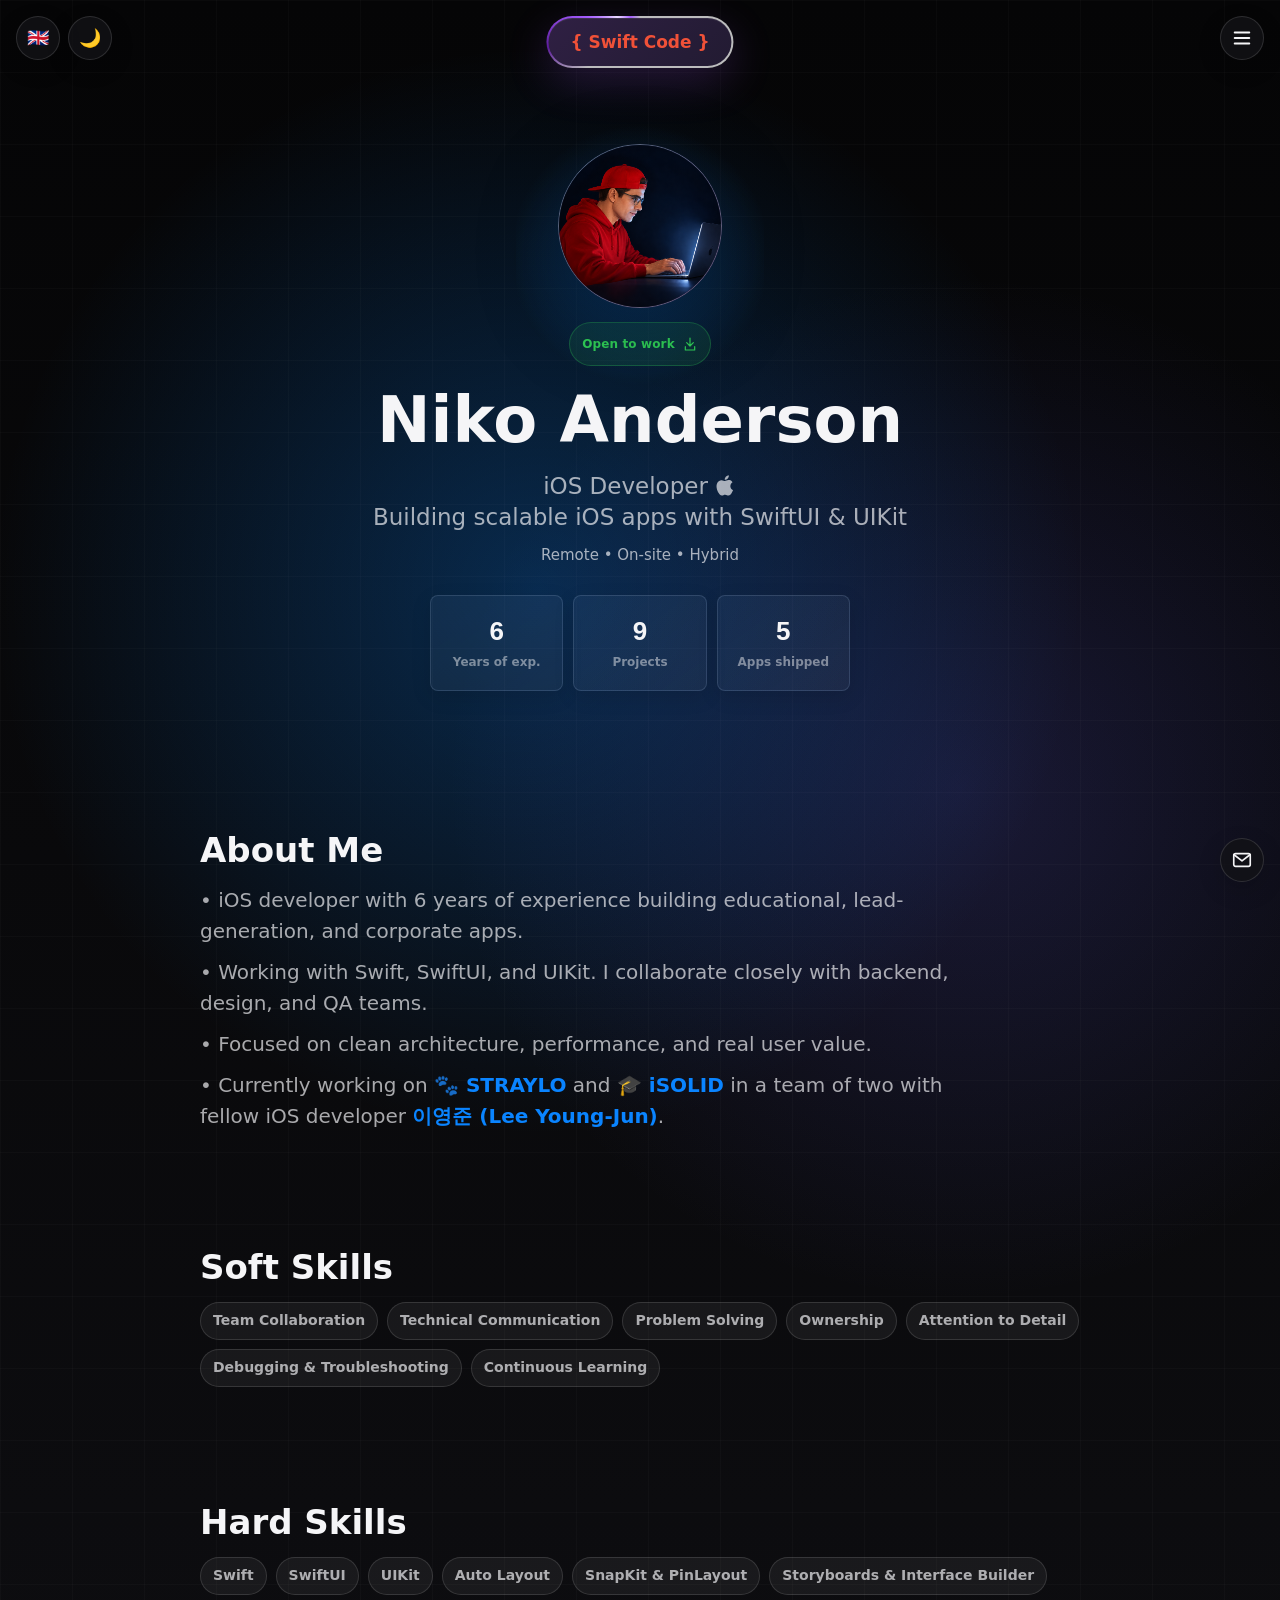
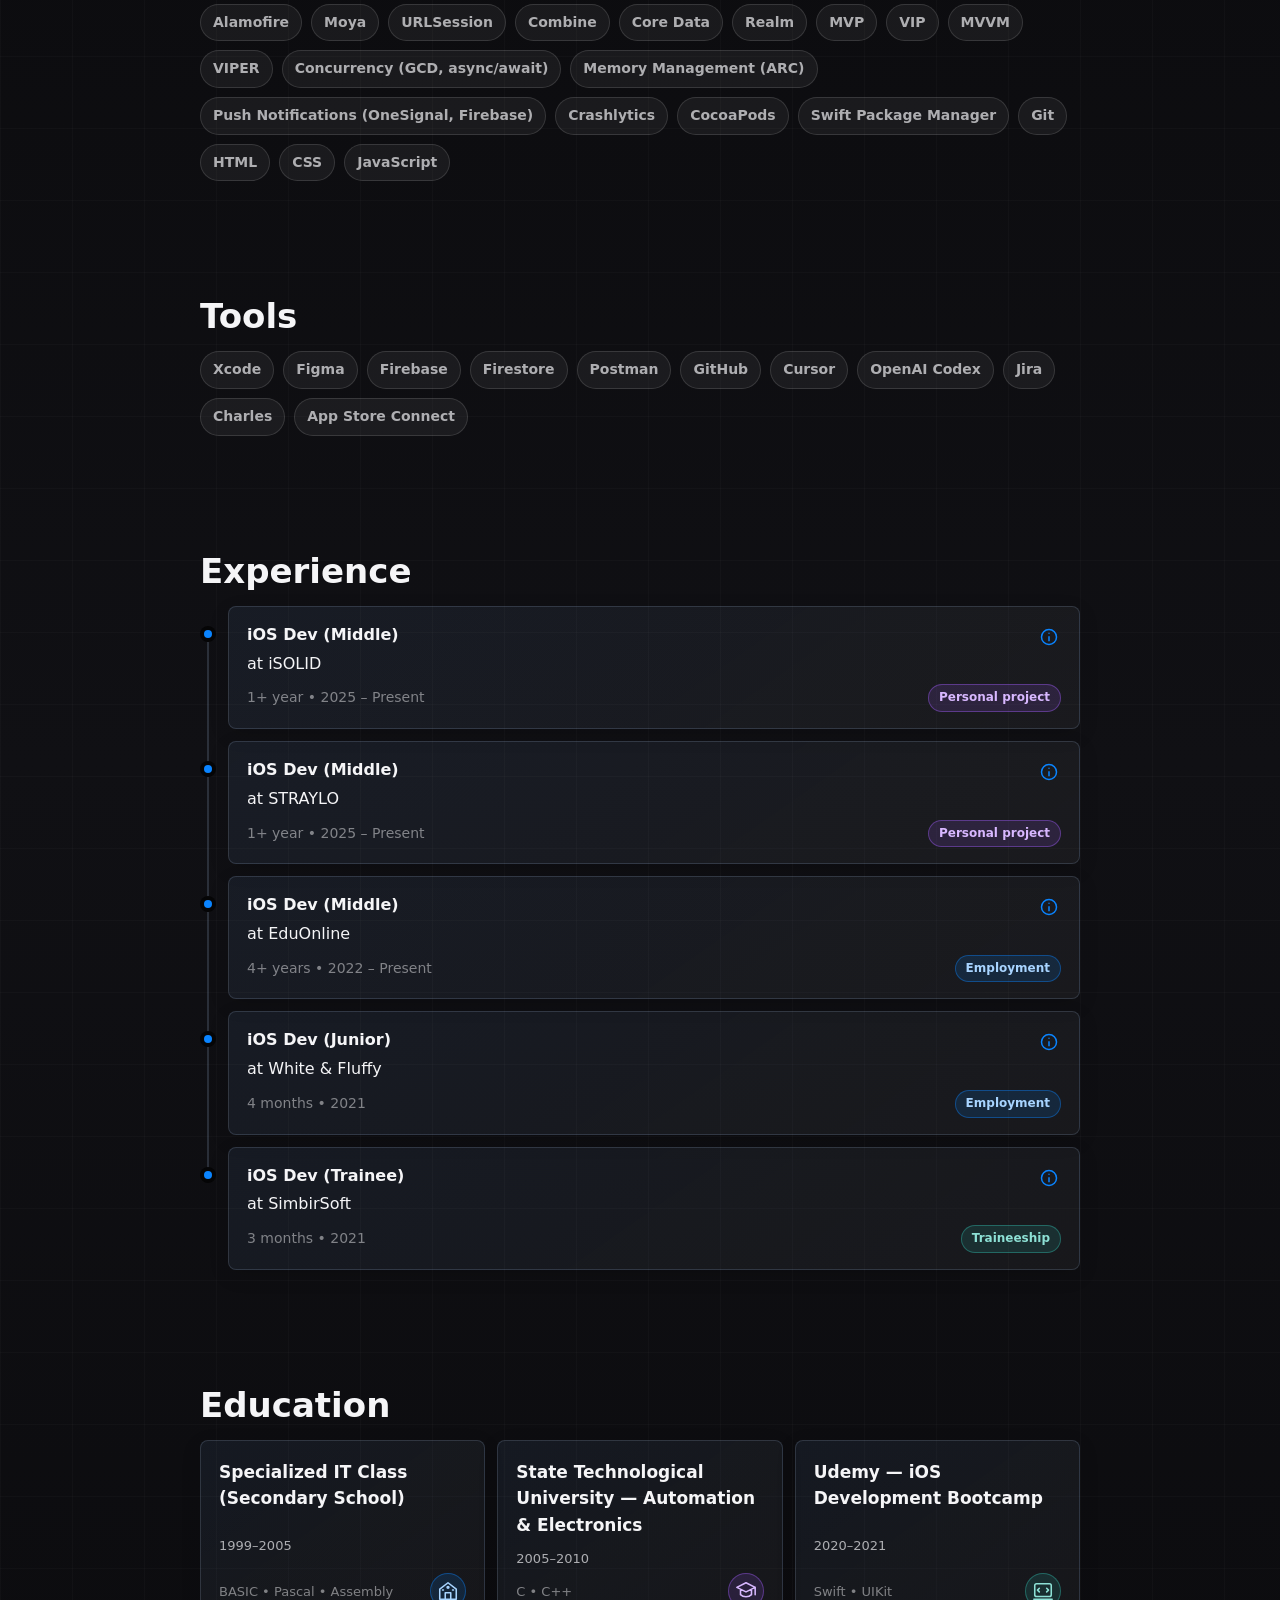
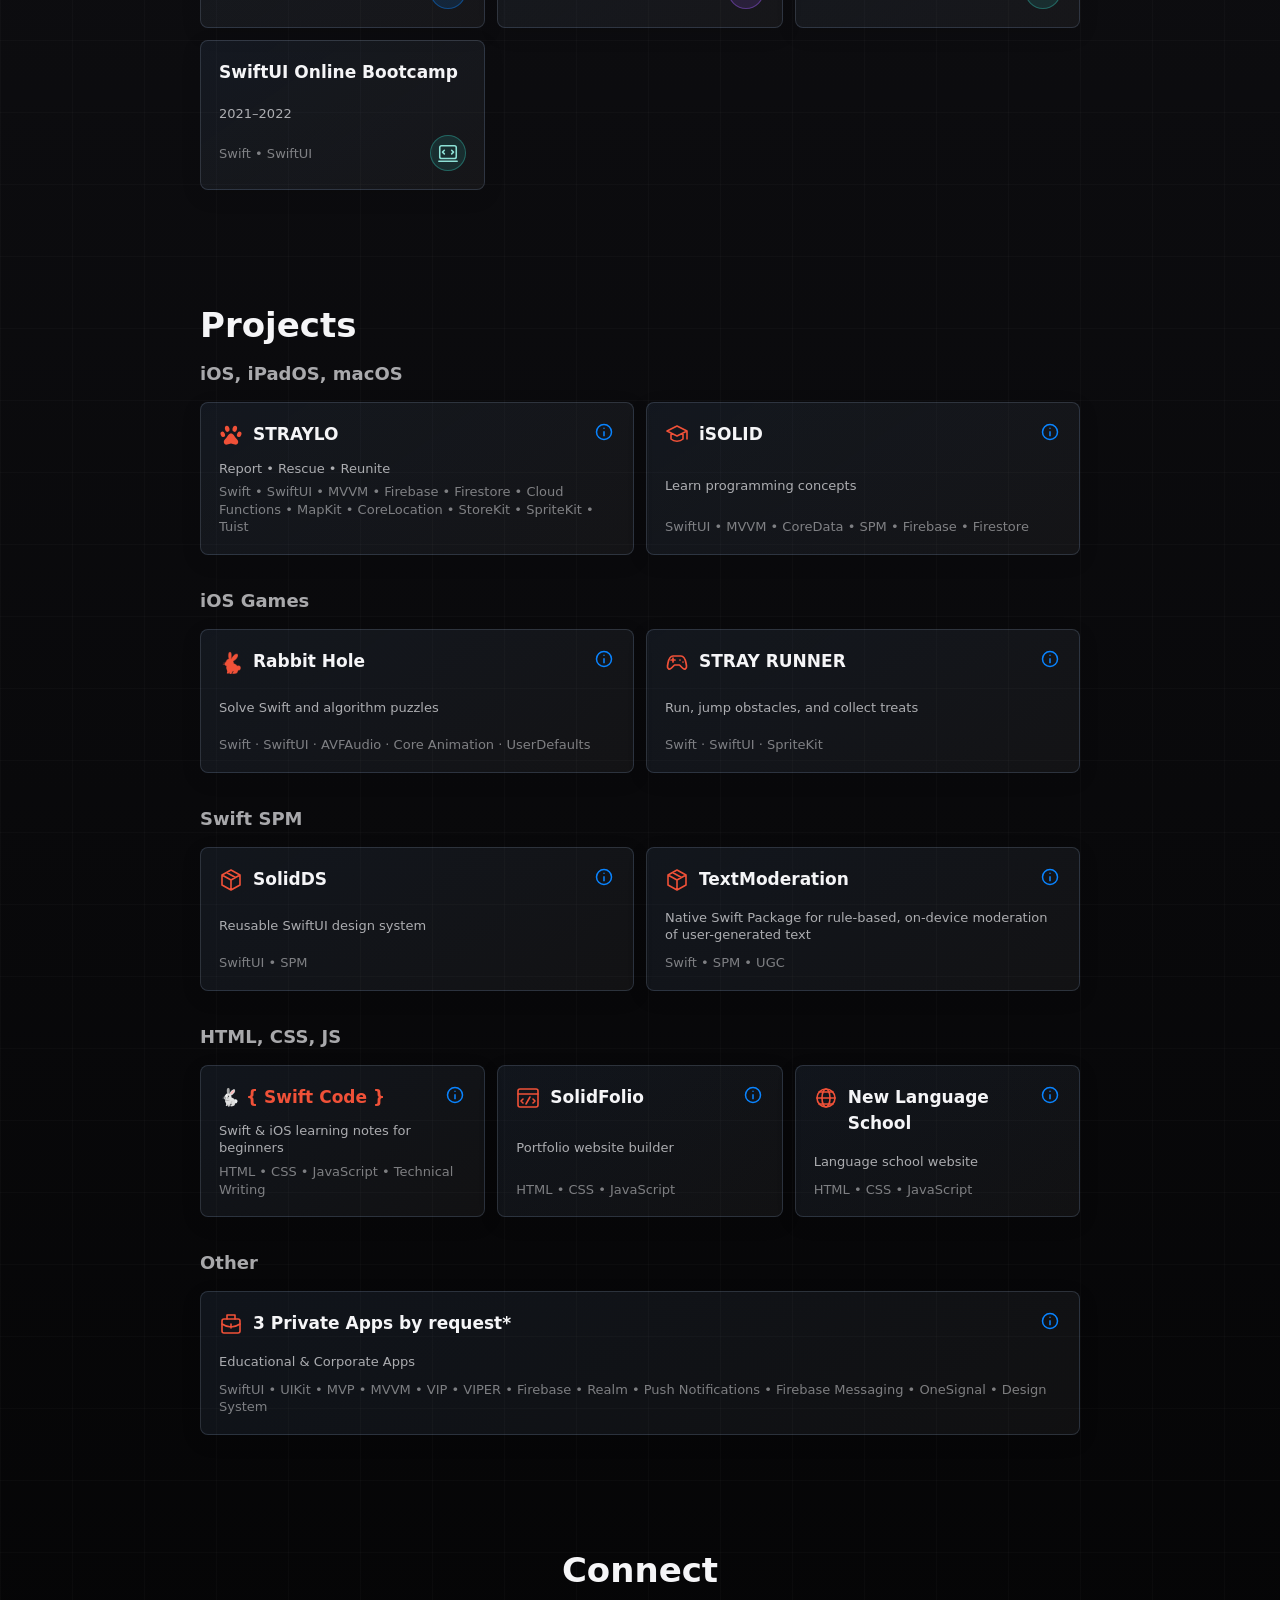
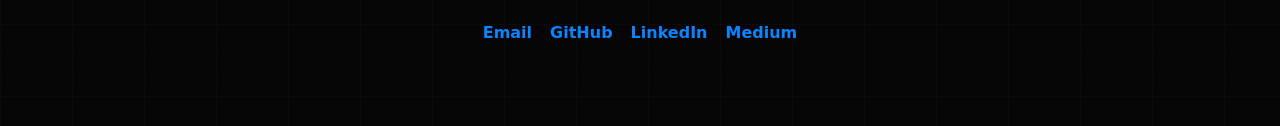
==== commit 0590cc1b: "Add UIKit Essentials lessons and 10-question quiz" ====
--- a/index.html
+++ b/index.html
@@ -2019,7 +2019,80 @@
                 <small data-i18n="projectIsolidDescription">Learn programming concepts</small>
                 <small>SwiftUI • MVVM • CoreData • SPM • Firebase • Firestore</small>
             </a>
-        </div>
+
+        </div>
+    </section>
+
+    <section class="project-group" aria-labelledby="ios-games-title">
+        <h3 id="ios-games-title" data-i18n="iosGamesTitle">iOS Games</h3>
+        <svg width="0" height="0" aria-hidden="true" focusable="false" style="position: absolute"><defs><mask id="rabbit-emoji-mask" style="mask-type: alpha"><text x="12" y="20" text-anchor="middle" font-size="20" font-family="Apple Color Emoji, Segoe UI Emoji, Noto Color Emoji, sans-serif">🐇</text></mask></defs></svg>
+        <div class="projects-grid">
+            <a class="project-card" data-story-template="rabbit-hole-story" href="https://apps.apple.com/th/app/isolid-learn-programming/id6752113008" target="_blank" rel="noopener noreferrer">
+                <span class="project-title project-title-with-icon"><svg class="project-symbol" width="24" height="24" viewBox="0 0 24 24" aria-hidden="true" focusable="false"><rect width="24" height="24" fill="currentColor" mask="url(#rabbit-emoji-mask)"/></svg><span>Rabbit Hole</span></span>
+                <small data-i18n="projectRabbitHoleDescription">Solve Swift and algorithm puzzles</small>
+                <small>Swift · SwiftUI · AVFAudio · Core Animation · UserDefaults</small>
+            </a>
+
+            <a class="project-card" data-story-template="stray-runner-story" href="https://apps.apple.com/th/app/straylo-helping-dogs-cats/id6789006676" target="_blank" rel="noopener noreferrer">
+                <span class="project-title project-title-with-icon"><svg class="project-symbol" width="24" height="24" viewBox="0 0 24 24" fill="none" stroke="currentColor" stroke-width="1.7" stroke-linecap="round" stroke-linejoin="round" aria-hidden="true"><path d="M8 6h8c3 0 4 2 5 7l.5 3c.4 3-2 4-4 2l-3-3h-5l-3 3c-2 2-4.4 1-4-2l.5-3c1-5 2-7 5-7Z"/><path d="M6 10h4m-2-2v4m7-2h.01m3 2h.01"/></svg><span>STRAY RUNNER</span></span>
+                <small data-i18n="projectStrayRunnerDescription">Run, jump obstacles, and collect treats</small>
+                <small>Swift · SwiftUI · SpriteKit</small>
+            </a>
+        </div>
+
+        <template id="stray-runner-story">
+            <p>Guide a dog through a side-scrolling course in STRAYLO. Time your jumps to clear obstacles and collect treats on the way to the finish.</p>
+            <img class="stray-runner-screenshot" src="img/stray-runner-gameplay.png" width="2556" height="1179" alt="STRAY RUNNER gameplay showing the dog approaching a wolf, with three hearts and a distance tracker above the course.">
+            <p>Open <strong>STRAYLO → Profile → STRAY RUNNER</strong> to play.</p>
+            <a class="talks-button primary" href="https://apps.apple.com/th/app/straylo-helping-dogs-cats/id6789006676" target="_blank" rel="noopener noreferrer">Download STRAYLO on the App Store ↗</a>
+        </template>
+
+        <template id="stray-runner-story-es">
+            <p>Guía a un perro por un recorrido de desplazamiento lateral en STRAYLO. Salta en el momento justo para superar obstáculos y recoger premios de camino a la meta.</p>
+            <img class="stray-runner-screenshot" src="img/stray-runner-gameplay.png" width="2556" height="1179" alt="Un perro se acerca a un lobo. Arriba aparecen tres corazones y la distancia recorrida.">
+            <p>Para jugar, abre <strong>STRAYLO → Perfil → STRAY RUNNER</strong>.</p>
+            <a class="talks-button primary" href="https://apps.apple.com/th/app/straylo-helping-dogs-cats/id6789006676" target="_blank" rel="noopener noreferrer">Descargar STRAYLO en el App Store ↗</a>
+        </template>
+
+        <template id="stray-runner-story-th">
+            <p>พาสุนัขวิ่งไปตามเส้นทางในเกมฉากเลื่อนด้านข้างของ STRAYLO จับจังหวะกระโดดข้ามสิ่งกีดขวางและเก็บขนมระหว่างทางไปยังเส้นชัย</p>
+            <img class="stray-runner-screenshot" src="img/stray-runner-gameplay.png" width="2556" height="1179" alt="สุนัขกำลังเข้าใกล้หมาป่า ด้านบนแสดงหัวใจสามดวงและระยะทางที่วิ่งได้">
+            <p>เข้าเล่นได้ที่ <strong>STRAYLO → โปรไฟล์ → STRAY RUNNER</strong></p>
+            <a class="talks-button primary" href="https://apps.apple.com/th/app/straylo-helping-dogs-cats/id6789006676" target="_blank" rel="noopener noreferrer">ดาวน์โหลด STRAYLO บน App Store ↗</a>
+        </template>
+
+        <template id="rabbit-hole-story">
+            <p>Follow the white rabbit 🐇 through nine rooms of Swift and algorithm puzzles. Each correct answer opens a door lock. One wrong answer resets the locks in your room and shuffles its puzzles.</p>
+            <img class="rabbit-hole-screenshot" src="img/rabbit-hole-room-03.png" width="718" height="1160" alt="Room 03, lock 1 of 6. A rabbit faces a locked door above a multiple-choice question about defer in Swift.">
+            <h3>What will you practice?</h3>
+            <p><strong>Rooms 00–02</strong><br>Start with arrays, sets, optionals, closures, and protocols. Then tackle binary search, insertion sort, two pointers, sliding windows, and Two Sum.</p>
+            <p><strong>Rooms 03–05</strong><br>Explore Swift memory management, escaping closures, concurrency, and Combine. Work through algorithm puzzles on memoization, prefix sums, and quicksort.</p>
+            <p><strong>Rooms 06–08</strong><br>Find shortest paths, connect graphs, and match text patterns. The final room puts those skills to work with challenges like finding the fewest edits to turn “kitten” into “sitting.”</p>
+            <p>📲 Explore <a href="https://lnkd.in/dQtNGYm6" target="_blank" rel="noopener noreferrer">Rabbit Hole</a> in iSOLID. Open <strong>Profile → Rabbit Hole</strong> to play.</p>
+            <a class="talks-button primary" href="https://apps.apple.com/th/app/isolid-learn-programming/id6752113008" target="_blank" rel="noopener noreferrer">Download on the App Store ↗</a>
+        </template>
+
+        <template id="rabbit-hole-story-es">
+            <p>Sigue al conejo blanco 🐇 por nueve salas de retos de Swift y algoritmos. Cada acierto abre un cerrojo. Si fallas, los cerrojos de esa sala se cierran y los retos cambian de orden.</p>
+            <img class="rabbit-hole-screenshot" src="img/rabbit-hole-room-03.png" width="718" height="1160" alt="Sala 03, cerrojo 1 de 6. Un conejo mira una puerta cerrada sobre una pregunta de opción múltiple acerca de defer en Swift.">
+            <h3>¿Qué vas a practicar?</h3>
+            <p><strong>Salas 00–02</strong><br>Empieza con arrays, conjuntos, opcionales, closures y protocolos. Después, practica la búsqueda binaria, la ordenación por inserción, la técnica de dos punteros, las ventanas deslizantes y el problema Two Sum.</p>
+            <p><strong>Salas 03–05</strong><br>Explora la gestión de memoria en Swift, los closures con @escaping, la concurrencia y Combine. Resuelve retos de memoización, sumas prefijas y ordenación rápida.</p>
+            <p><strong>Salas 06–08</strong><br>Encuentra caminos mínimos, conecta grafos y busca patrones en textos. En la última sala, calcula el mínimo de ediciones necesarias para convertir «kitten» en «sitting».</p>
+            <p>📲 Descubre <a href="https://lnkd.in/dQtNGYm6" target="_blank" rel="noopener noreferrer">Rabbit Hole</a> en iSOLID. Para jugar, abre <strong>Perfil → Rabbit Hole</strong>.</p>
+            <a class="talks-button primary" href="https://apps.apple.com/th/app/isolid-learn-programming/id6752113008" target="_blank" rel="noopener noreferrer">Descargar en el App Store ↗</a>
+        </template>
+
+        <template id="rabbit-hole-story-th">
+            <p>ตามกระต่ายขาว 🐇 ผ่านห้องปริศนา Swift และอัลกอริทึมทั้งเก้าห้อง ทุกครั้งที่ตอบถูก กลอนประตูจะเปิดหนึ่งตัว หากตอบผิด กลอนทุกตัวในห้องนั้นจะล็อกอีกครั้งและโจทย์จะสลับลำดับ</p>
+            <img class="rabbit-hole-screenshot" src="img/rabbit-hole-room-03.png" width="718" height="1160" alt="ห้อง 03 กลอนที่ 1 จาก 6 ตัว กระต่ายหันหน้าเข้าหาประตูที่ล็อกอยู่ ด้านล่างเป็นคำถามแบบเลือกตอบเกี่ยวกับ defer ใน Swift">
+            <h3>จะได้ฝึกอะไรบ้าง?</h3>
+            <p><strong>ห้อง 00–02</strong><br>เริ่มจากอาร์เรย์ เซต ออปชันนัล คลอเชอร์ และโปรโตคอล จากนั้นฝึกการค้นหาแบบทวิภาค การเรียงลำดับแบบแทรก เทคนิคตัวชี้สองตัว เทคนิคหน้าต่างเลื่อน และโจทย์ Two Sum</p>
+            <p><strong>ห้อง 03–05</strong><br>เรียนรู้การจัดการหน่วยความจำใน Swift การใช้คลอเชอร์แบบ @escaping การทำงานพร้อมกัน และ Combine แล้วลองแก้โจทย์ด้วยการจดจำผลลัพธ์ ผลรวมสะสม และการเรียงลำดับแบบเร็ว</p>
+            <p><strong>ห้อง 06–08</strong><br>หาเส้นทางที่สั้นที่สุด เชื่อมกราฟ และค้นหารูปแบบในข้อความ ในห้องสุดท้าย ลองหาว่าต้องแก้ไขตัวอักษรอย่างน้อยกี่ครั้งจึงจะเปลี่ยน “kitten” เป็น “sitting” ได้</p>
+            <p>📲 พบกับ <a href="https://lnkd.in/dQtNGYm6" target="_blank" rel="noopener noreferrer">Rabbit Hole</a> ใน iSOLID เข้าเล่นได้ที่ <strong>โปรไฟล์ → Rabbit Hole</strong></p>
+            <a class="talks-button primary" href="https://apps.apple.com/th/app/isolid-learn-programming/id6752113008" target="_blank" rel="noopener noreferrer">ดาวน์โหลดบน App Store ↗</a>
+        </template>
     </section>
 
     <section class="project-group" aria-labelledby="swift-packages-title">
@@ -2096,6 +2169,8 @@
 <script src="js/framework-track.js"></script>
 <script src="js/uikit.js"></script>
 <script src="js/swiftui.js"></script>
+<script src="js/networking.js"></script>
+<script src="js/persistence.js"></script>
 <script src="js/script.js"></script>
 <script src="js/project-stories.js"></script>
 <script src="js/experience-stories.js"></script>
--- a/css/styles.css
+++ b/css/styles.css
@@ -63,6 +63,10 @@
     font-family: -apple-system, BlinkMacSystemFont, "SF Pro Display", "SF Pro Text", system-ui, sans-serif;
     line-height: 1.55;
     color: var(--text);
+}
+
+body,
+#section-menu {
     background:
         linear-gradient(rgba(255, 255, 255, 0.018) 1px, transparent 1px),
         linear-gradient(90deg, rgba(255, 255, 255, 0.018) 1px, transparent 1px),
@@ -72,7 +76,8 @@
     background-size: 72px 72px, 72px 72px, auto, auto, auto;
 }
 
-:root[data-theme="light"] body {
+:root[data-theme="light"] body,
+:root[data-theme="light"] #section-menu {
     background:
         linear-gradient(rgba(29, 29, 31, 0.035) 1px, transparent 1px),
         linear-gradient(90deg, rgba(29, 29, 31, 0.035) 1px, transparent 1px),
@@ -1272,8 +1277,8 @@
 .app-architecture-track .talk-quiz-button,
 .oop-track .talk-quiz-button,
 .oop-track .isolid-quiz-link,
-:is(.pop-track, [id="uikit-track"], [id="swiftui-track"]) .talk-quiz-button,
-:is(.pop-track, [id="uikit-track"], [id="swiftui-track"]) .isolid-quiz-link,
+:is(.pop-track, [id="uikit-track"], [id="swiftui-track"], [id="networking-track"], [id="persistence-track"]) .talk-quiz-button,
+:is(.pop-track, [id="uikit-track"], [id="swiftui-track"], [id="networking-track"], [id="persistence-track"]) .isolid-quiz-link,
 .app-architecture-track .isolid-quiz-link,
 .programming-principles-track .talk-quiz-button,
 .core-swift-track .talk-quiz-button,
@@ -2213,17 +2218,17 @@
 
 /* Architecture shares lesson cards, typography, colors, and responsive controls. */
 .swift-talks-screen.is-viewing-app-architecture .talks-topic-hub { display: none; }
-.swift-talks-screen:is(.is-viewing-uikit, .is-viewing-swiftui) .talks-topic-hub,
-.swift-talks-screen:is(.is-viewing-uikit, .is-viewing-swiftui) > .swift-talks-content > .talks-header,
+.swift-talks-screen:is(.is-viewing-uikit, .is-viewing-swiftui, .is-viewing-networking, .is-viewing-persistence) .talks-topic-hub,
+.swift-talks-screen:is(.is-viewing-uikit, .is-viewing-swiftui, .is-viewing-networking, .is-viewing-persistence) > .swift-talks-content > .talks-header,
 .swift-talks-screen.is-viewing-oop .talks-topic-hub { display: none; }
 .swift-talks-screen.is-viewing-oop .oop-track { display: block; }
 .swift-talks-screen.is-viewing-pop .talks-topic-hub,
 .swift-talks-screen.is-viewing-pop > .swift-talks-content > .talks-header { display: none; }
 .swift-talks-screen.is-viewing-pop .pop-track { display: block; }
 @media (max-width: 700px) {
-    :is(.pop-track, [id="uikit-track"], [id="swiftui-track"]) .talk-quiz-cta { flex-direction: column; align-items: stretch; }
-    :is(.pop-track, [id="uikit-track"], [id="swiftui-track"]) .talk-quiz-button,
-    :is(.pop-track, [id="uikit-track"], [id="swiftui-track"]) .isolid-quiz-link { width: 100%; min-width: 0; }
+    :is(.pop-track, [id="uikit-track"], [id="swiftui-track"], [id="networking-track"], [id="persistence-track"]) .talk-quiz-cta { flex-direction: column; align-items: stretch; }
+    :is(.pop-track, [id="uikit-track"], [id="swiftui-track"], [id="networking-track"], [id="persistence-track"]) .talk-quiz-button,
+    :is(.pop-track, [id="uikit-track"], [id="swiftui-track"], [id="networking-track"], [id="persistence-track"]) .isolid-quiz-link { width: 100%; min-width: 0; }
 }
 .swift-talks-screen.is-viewing-app-architecture .app-architecture-track { display: block; }
 
@@ -2245,7 +2250,6 @@
     padding: 8px;
     border: 1px solid var(--line);
     border-radius: 20px;
-    background: var(--bg);
     box-shadow: 0 12px 36px rgba(0, 0, 0, 0.22);
 }
 
@@ -2354,6 +2358,8 @@
 :root[data-theme="light"] .project-info-button:hover { background: rgba(0, 122, 255, 0.12); }
 .project-info-button:focus-visible { outline: 2px solid var(--accent); outline-offset: -3px; }
 body.project-story-open { overflow: hidden; }
+.stray-runner-screenshot { display: block; width: 100%; height: auto; margin: 24px auto; border-radius: 12px; }
+.rabbit-hole-screenshot { display: block; width: min(100%, 320px); height: auto; margin: 24px auto; border-radius: 12px; }
 .project-story-dialog { box-sizing: border-box; position: fixed; inset: 0; width: 100%; max-width: none; height: 100%; height: 100dvh; max-height: none; margin: 0; padding: 0; border: 0; background: var(--bg); color: var(--text); overflow-y: auto; overscroll-behavior: contain; }
 .project-story-dialog[open] { animation: section-menu-appear 180ms ease-out; }
 .project-story-dialog::backdrop { background: var(--bg); }
@@ -2361,6 +2367,7 @@
 .project-story-content { width: min(100% - 40px, 760px); margin: 0 auto; padding: max(88px, calc(env(safe-area-inset-top) + 72px)) 0 max(48px, env(safe-area-inset-bottom)); }
 .project-story-content h2 { margin: 0 0 32px; }
 .project-story-content h3 { margin: 28px 0 10px; font-size: 19px; }
+.experience-story-content p a { color: var(--accent); text-decoration: underline; text-underline-offset: 0.15em; }
 .project-story-content p { color: var(--muted); font-size: 17px; line-height: 1.75; overflow-wrap: anywhere; }
 .project-story-content .talks-button { margin-top: 24px; }
 
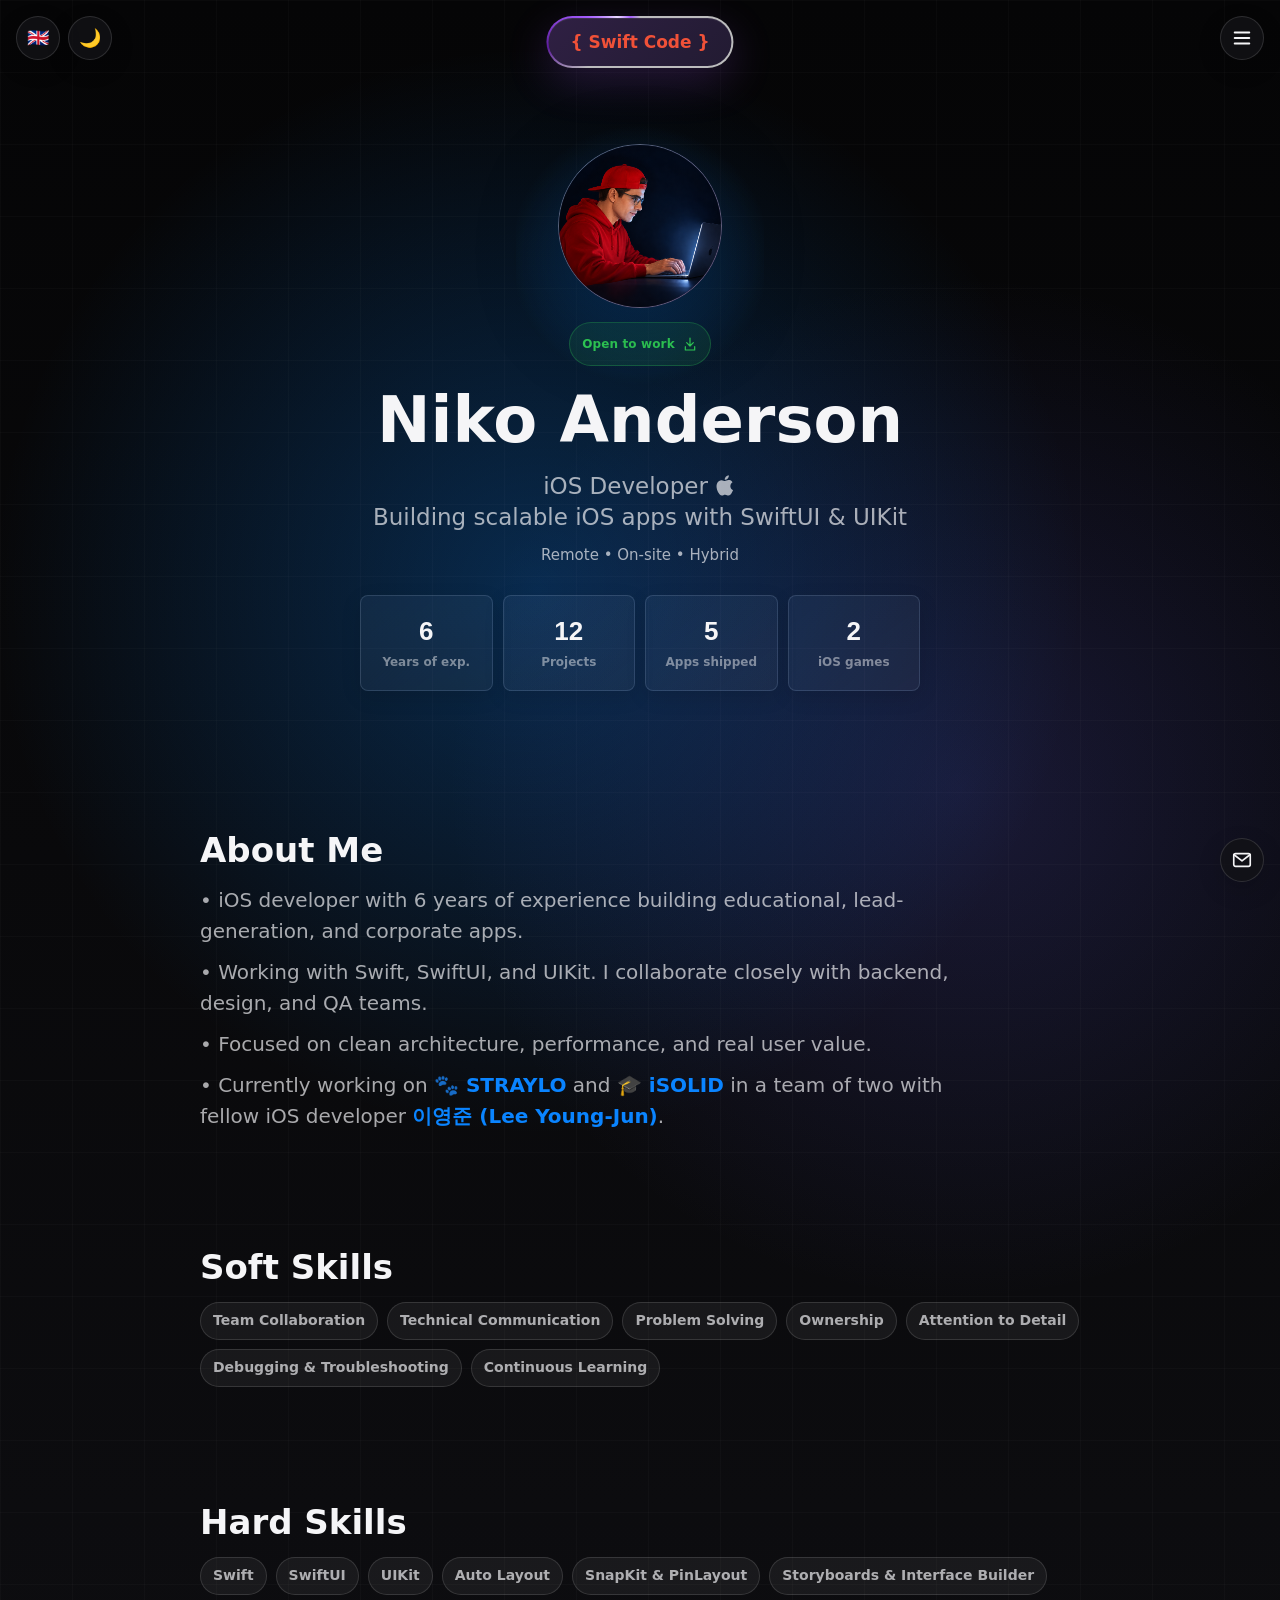
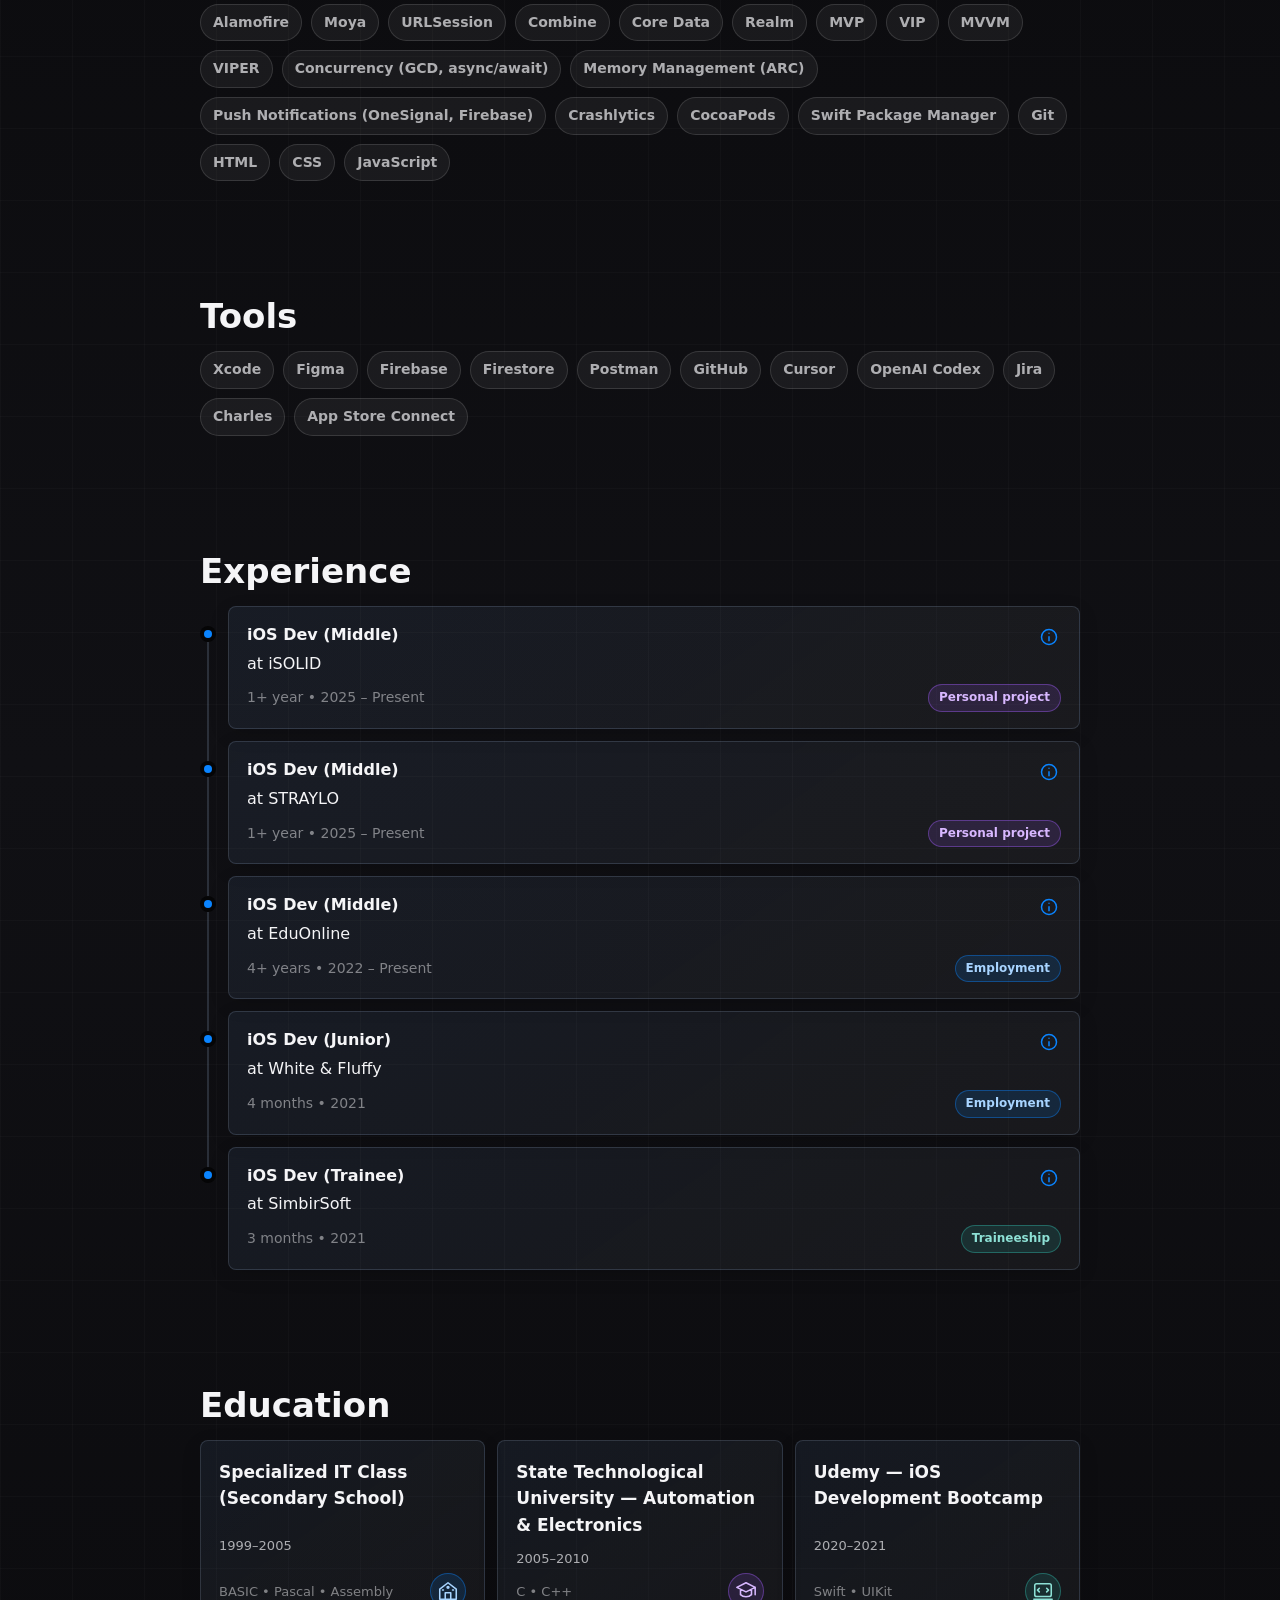
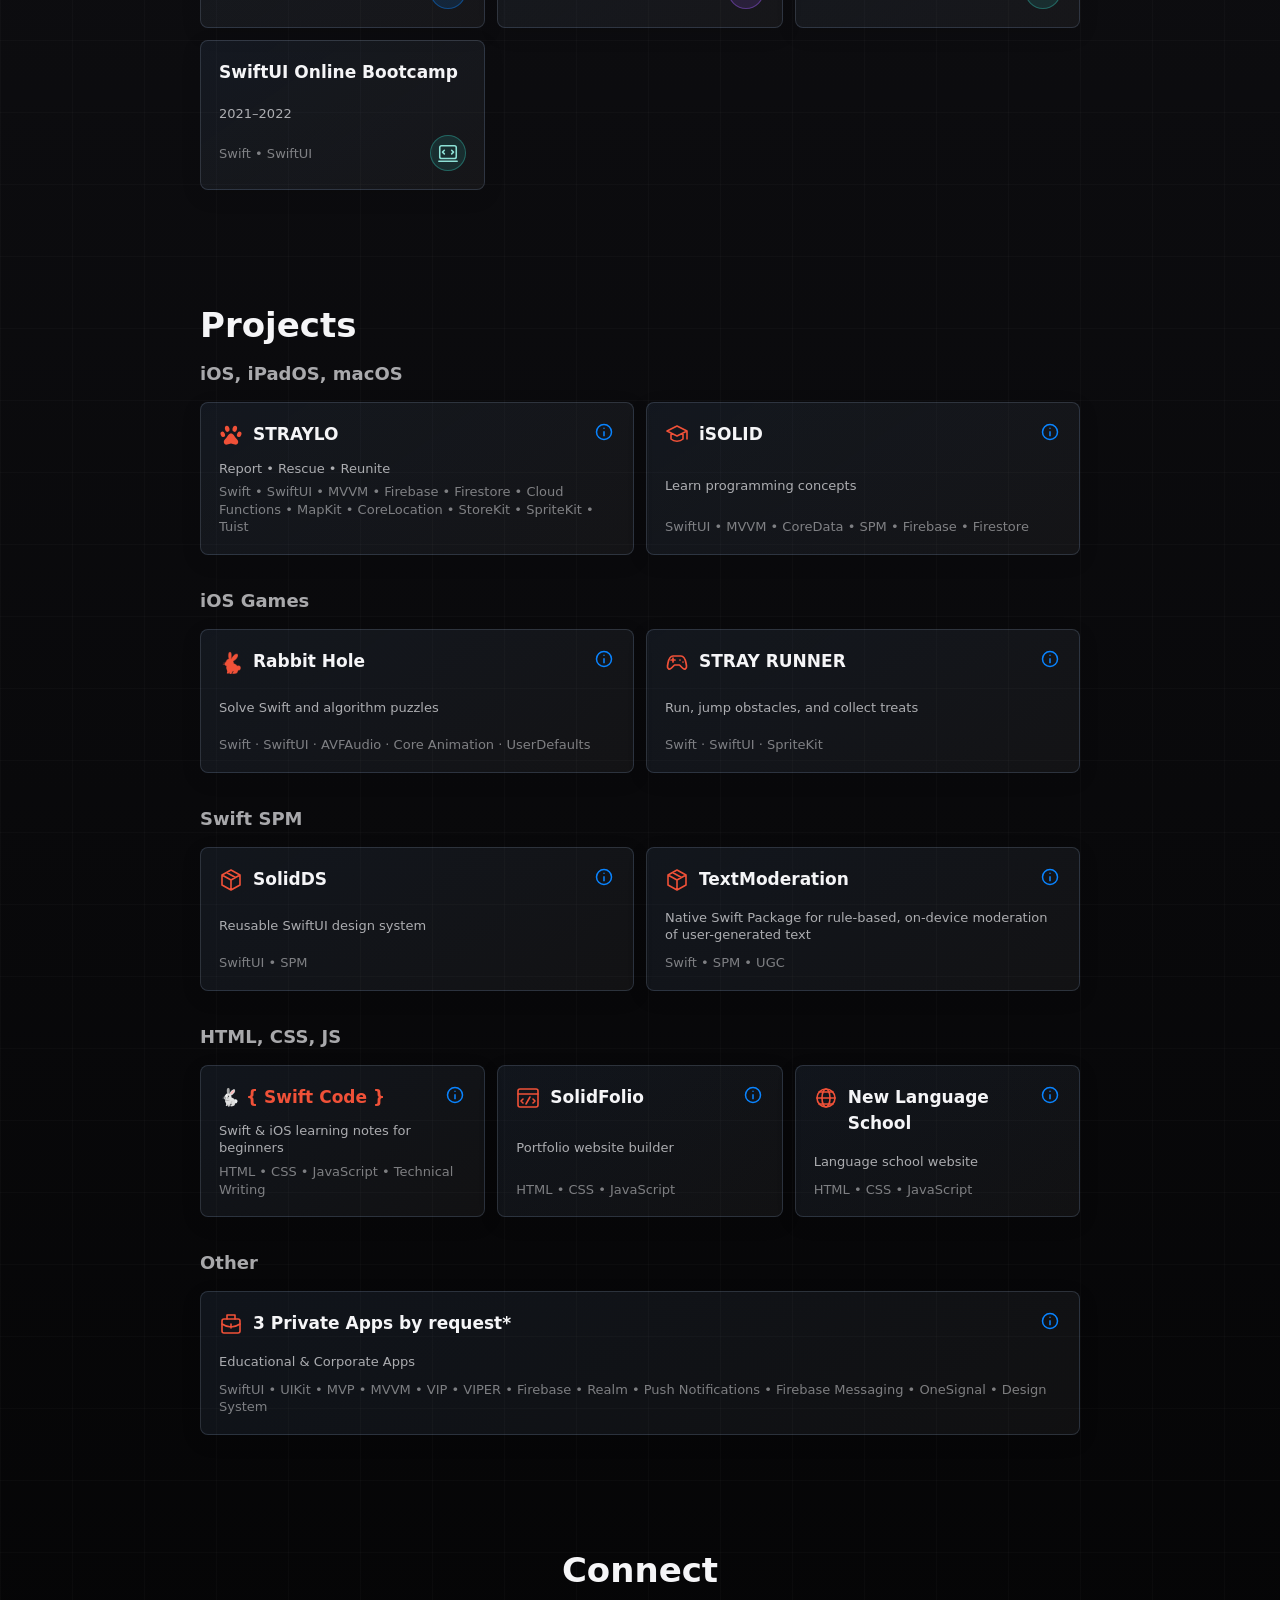
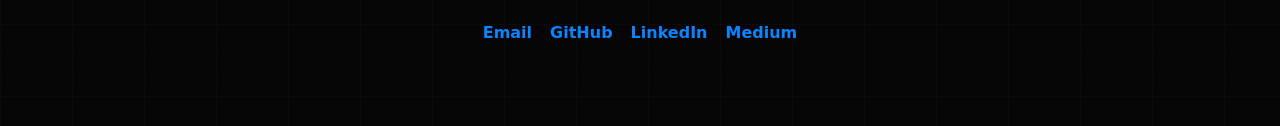
==== commit 88fec10e: "Add UIKit Essentials lessons and 10-question quiz" ====
--- a/index.html
+++ b/index.html
@@ -88,13 +88,17 @@
         <span data-i18n="statYears">Years of exp.</span>
     </div>
     <div class="stat">
-        <div class="stat-value">9</div>
+        <div class="stat-value">12</div>
         <span data-i18n="statProjects">Projects</span>
     </div>
     <div class="stat">
         <div class="stat-value">5</div>
         <span data-i18n="statApps">Apps shipped</span>
     </div>
+    <a class="stat" href="#ios-games">
+        <div class="stat-value">2</div>
+        <span data-i18n="statGames">iOS games</span>
+    </a>
 </div>
 </section>
 
@@ -2023,7 +2027,7 @@
         </div>
     </section>
 
-    <section class="project-group" aria-labelledby="ios-games-title">
+    <section id="ios-games" class="project-group" aria-labelledby="ios-games-title">
         <h3 id="ios-games-title" data-i18n="iosGamesTitle">iOS Games</h3>
         <svg width="0" height="0" aria-hidden="true" focusable="false" style="position: absolute"><defs><mask id="rabbit-emoji-mask" style="mask-type: alpha"><text x="12" y="20" text-anchor="middle" font-size="20" font-family="Apple Color Emoji, Segoe UI Emoji, Noto Color Emoji, sans-serif">🐇</text></mask></defs></svg>
         <div class="projects-grid">
--- a/css/styles.css
+++ b/css/styles.css
@@ -414,9 +414,9 @@
 
 .stats {
     display: grid;
-    grid-template-columns: repeat(3, minmax(92px, 1fr));
+    grid-template-columns: repeat(4, minmax(0, 1fr));
     gap: 10px;
-    width: min(100%, 420px);
+    width: min(100%, 560px);
     margin: 28px auto 0;
 }
 
@@ -434,6 +434,9 @@
     backdrop-filter: none;
     -webkit-backdrop-filter: none;
 }
+
+a.stat { color: inherit; text-decoration: none; }
+#ios-games { scroll-margin-top: 80px; }
 
 .stat:hover {
     background: var(--surface-strong);
@@ -1945,7 +1948,7 @@
     }
 
     .stats {
-        grid-template-columns: repeat(3, 1fr);
+        grid-template-columns: repeat(2, minmax(0, 1fr));
         width: 100%;
     }
 
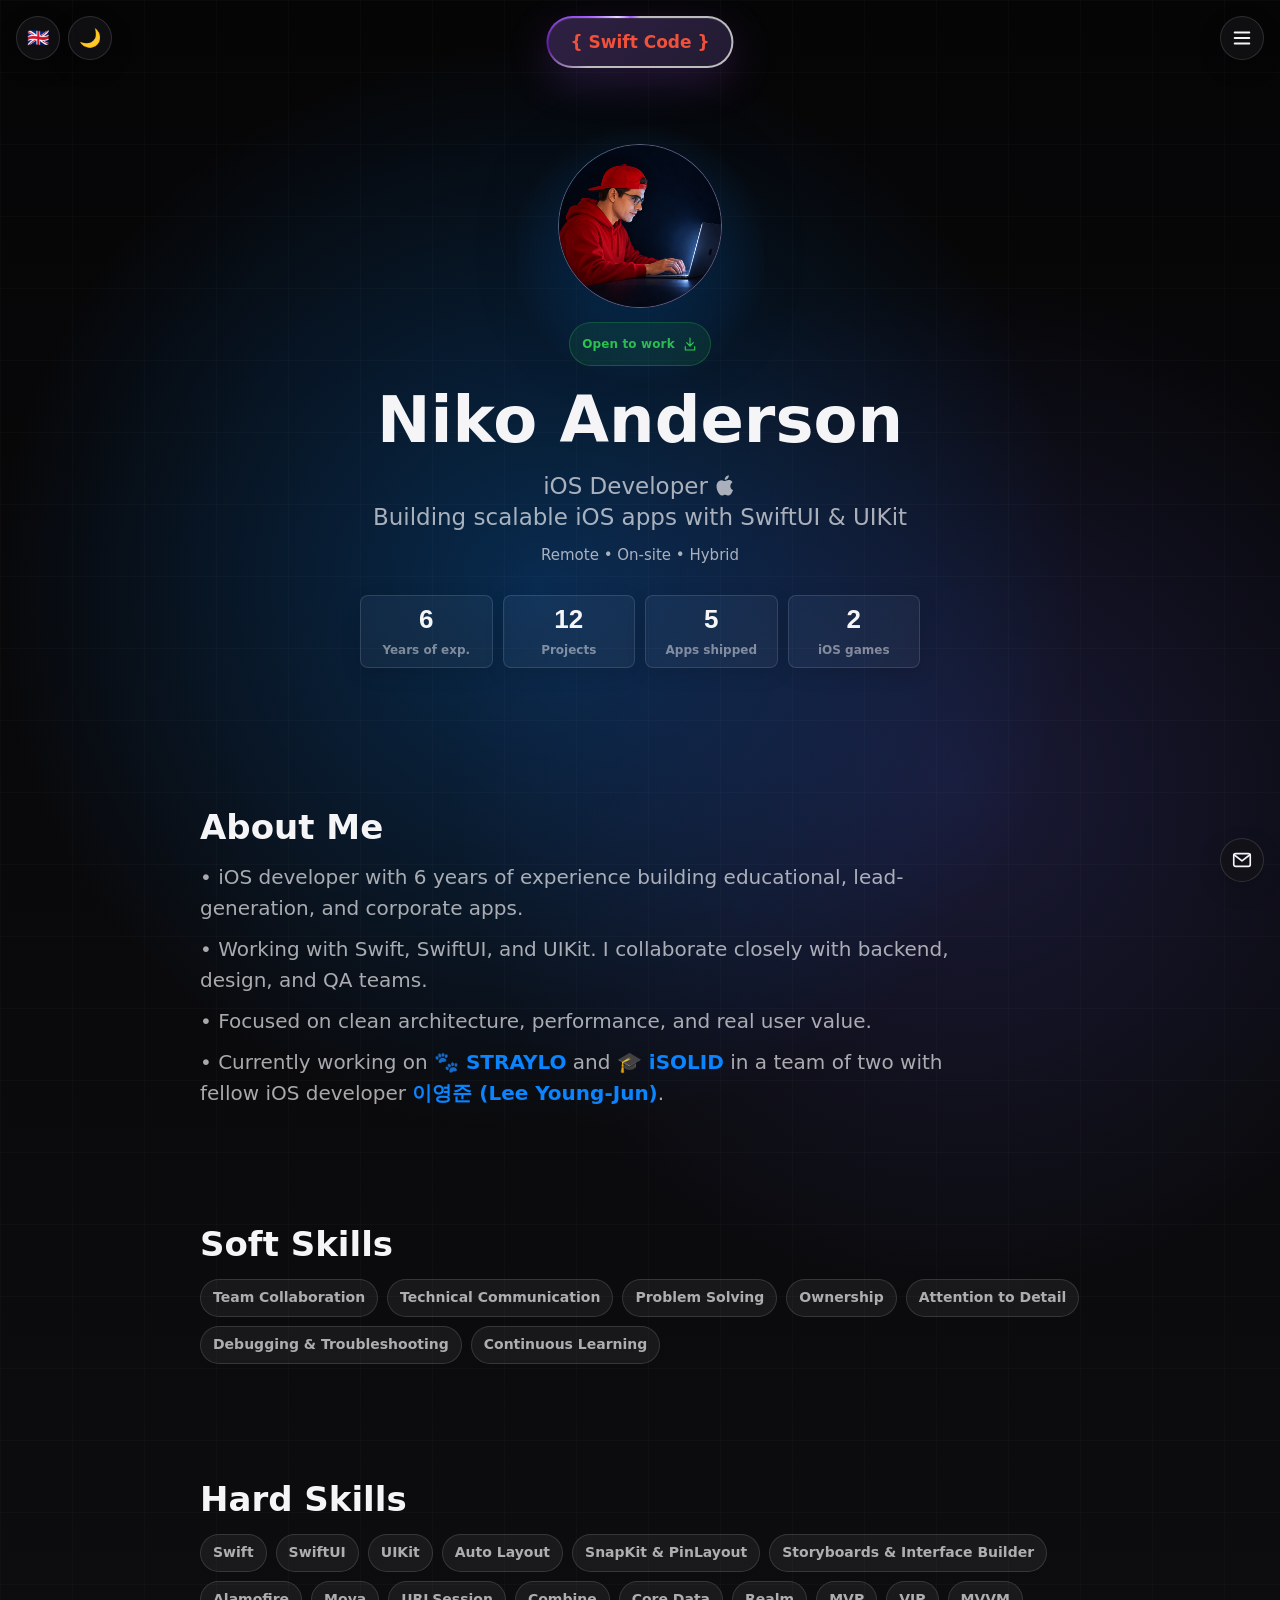
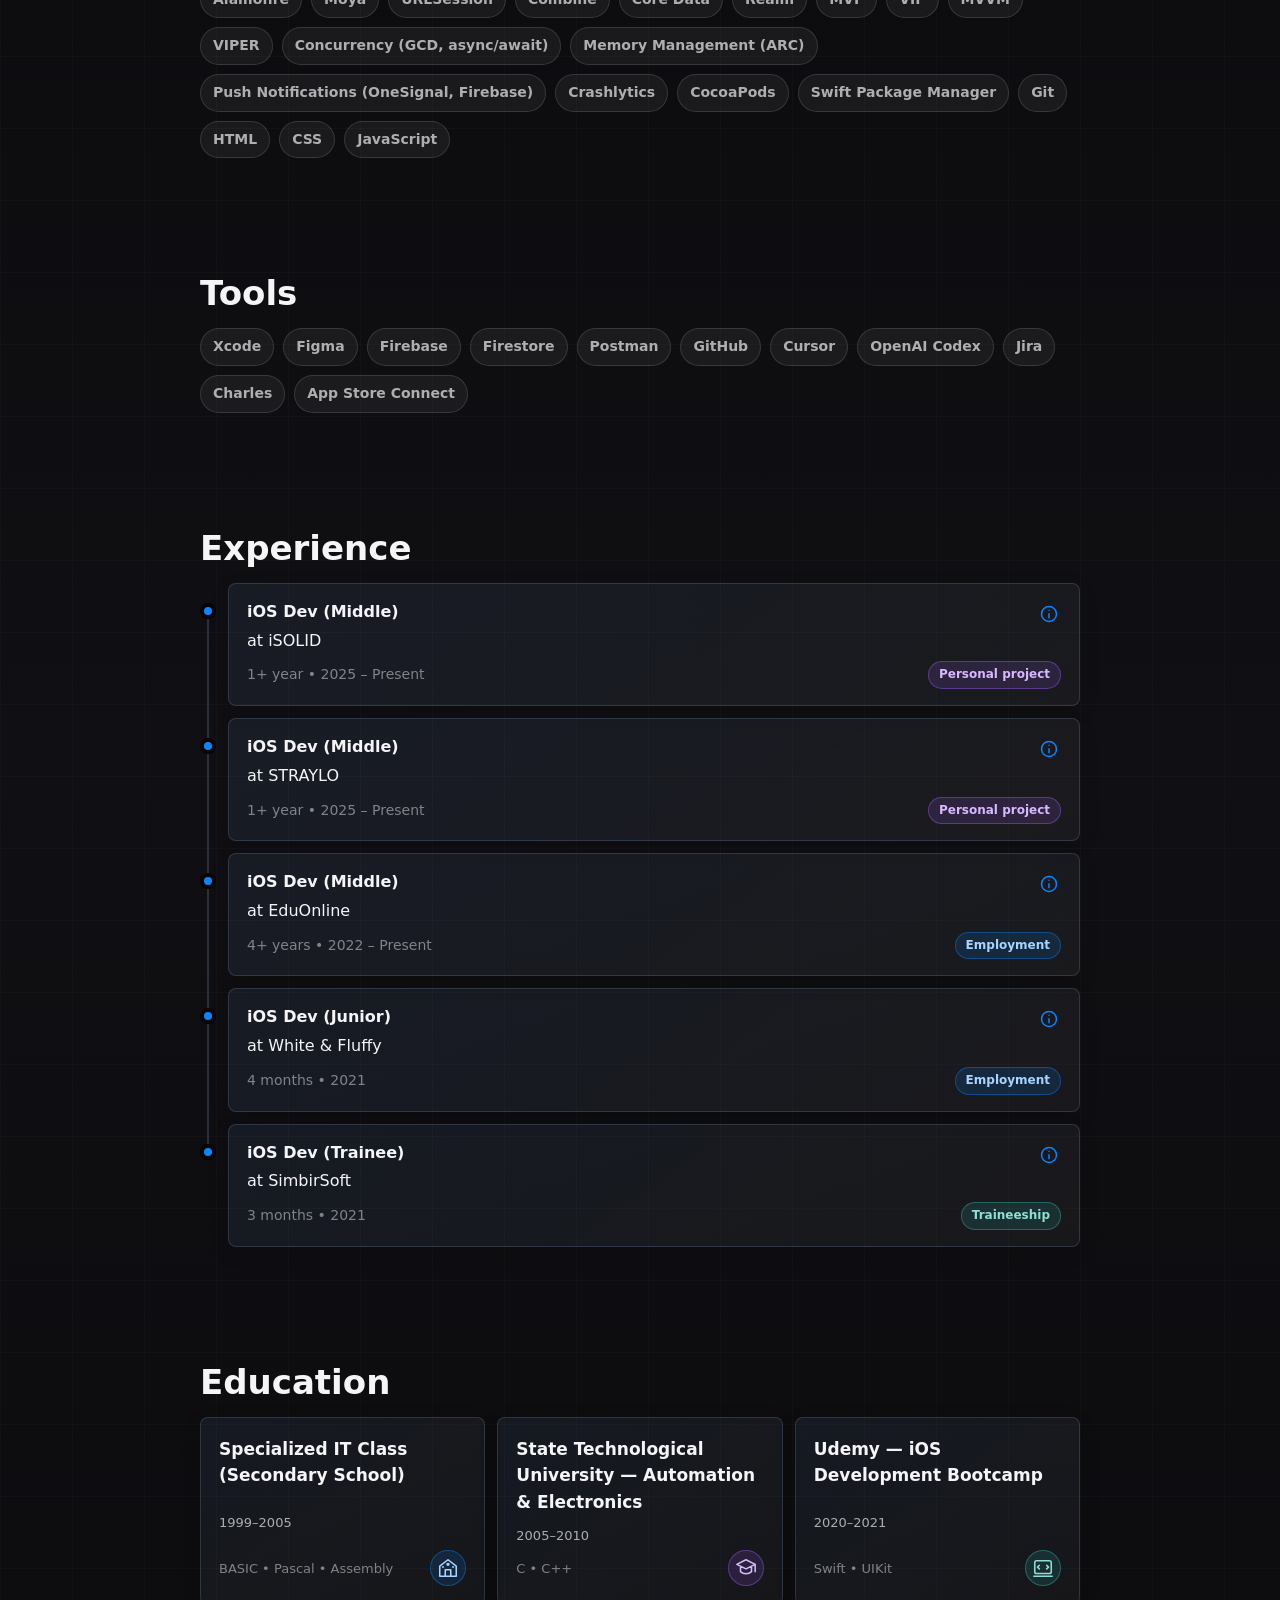
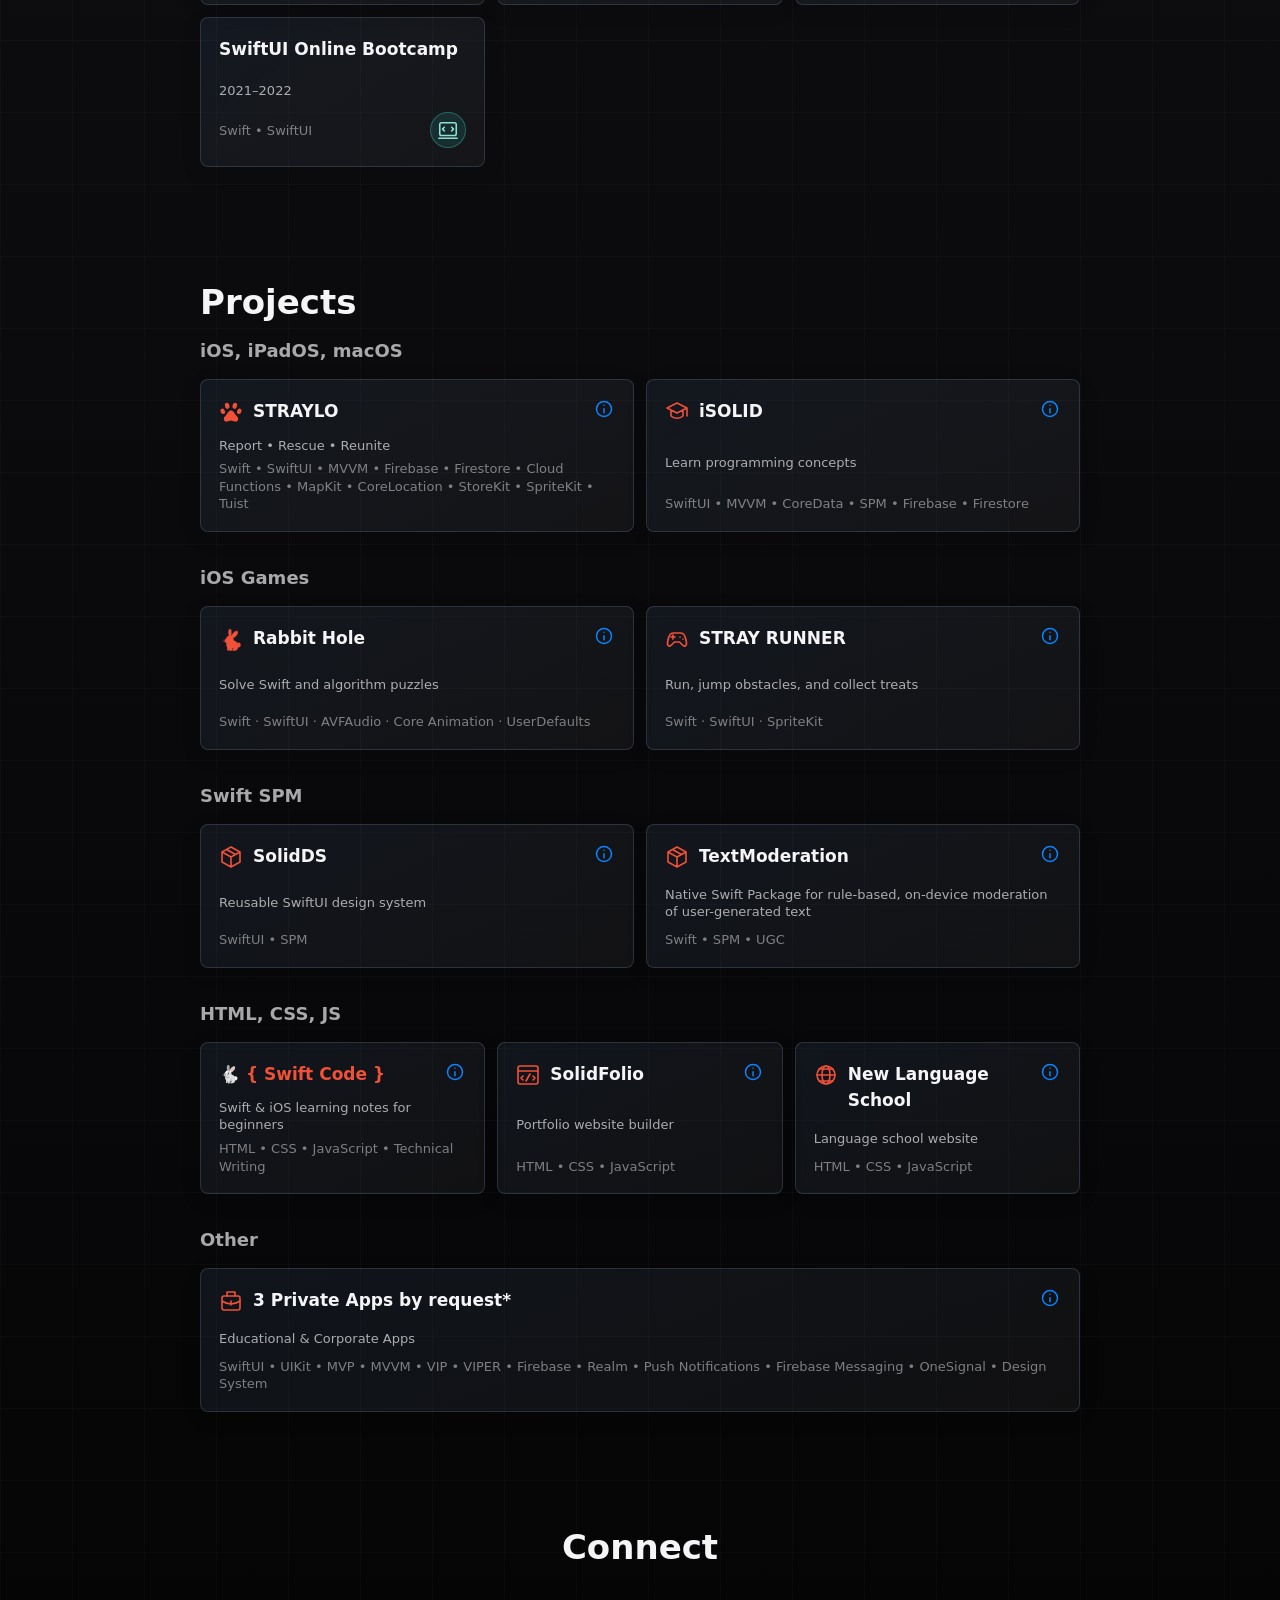
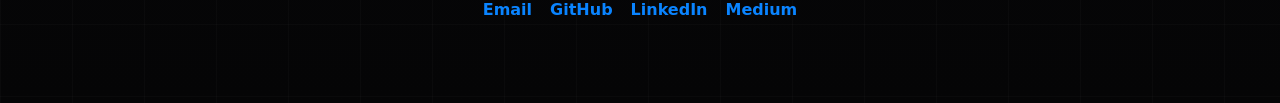
==== commit b686077f: "Add UIKit Essentials lessons and 10-question quiz" ====
--- a/index.html
+++ b/index.html
@@ -2048,21 +2048,21 @@
             <p>Guide a dog through a side-scrolling course in STRAYLO. Time your jumps to clear obstacles and collect treats on the way to the finish.</p>
             <img class="stray-runner-screenshot" src="img/stray-runner-gameplay.png" width="2556" height="1179" alt="STRAY RUNNER gameplay showing the dog approaching a wolf, with three hearts and a distance tracker above the course.">
             <p>Open <strong>STRAYLO → Profile → STRAY RUNNER</strong> to play.</p>
-            <a class="talks-button primary" href="https://apps.apple.com/th/app/straylo-helping-dogs-cats/id6789006676" target="_blank" rel="noopener noreferrer">Download STRAYLO on the App Store ↗</a>
+            <a class="talks-button primary" href="https://apps.apple.com/th/app/straylo-helping-dogs-cats/id6789006676" target="_blank" rel="noopener noreferrer">Open project ↗</a>
         </template>
 
         <template id="stray-runner-story-es">
             <p>Guía a un perro por un recorrido de desplazamiento lateral en STRAYLO. Salta en el momento justo para superar obstáculos y recoger premios de camino a la meta.</p>
             <img class="stray-runner-screenshot" src="img/stray-runner-gameplay.png" width="2556" height="1179" alt="Un perro se acerca a un lobo. Arriba aparecen tres corazones y la distancia recorrida.">
             <p>Para jugar, abre <strong>STRAYLO → Perfil → STRAY RUNNER</strong>.</p>
-            <a class="talks-button primary" href="https://apps.apple.com/th/app/straylo-helping-dogs-cats/id6789006676" target="_blank" rel="noopener noreferrer">Descargar STRAYLO en el App Store ↗</a>
+            <a class="talks-button primary" href="https://apps.apple.com/th/app/straylo-helping-dogs-cats/id6789006676" target="_blank" rel="noopener noreferrer">Abrir proyecto ↗</a>
         </template>
 
         <template id="stray-runner-story-th">
             <p>พาสุนัขวิ่งไปตามเส้นทางในเกมฉากเลื่อนด้านข้างของ STRAYLO จับจังหวะกระโดดข้ามสิ่งกีดขวางและเก็บขนมระหว่างทางไปยังเส้นชัย</p>
             <img class="stray-runner-screenshot" src="img/stray-runner-gameplay.png" width="2556" height="1179" alt="สุนัขกำลังเข้าใกล้หมาป่า ด้านบนแสดงหัวใจสามดวงและระยะทางที่วิ่งได้">
             <p>เข้าเล่นได้ที่ <strong>STRAYLO → โปรไฟล์ → STRAY RUNNER</strong></p>
-            <a class="talks-button primary" href="https://apps.apple.com/th/app/straylo-helping-dogs-cats/id6789006676" target="_blank" rel="noopener noreferrer">ดาวน์โหลด STRAYLO บน App Store ↗</a>
+            <a class="talks-button primary" href="https://apps.apple.com/th/app/straylo-helping-dogs-cats/id6789006676" target="_blank" rel="noopener noreferrer">เปิดโปรเจกต์ ↗</a>
         </template>
 
         <template id="rabbit-hole-story">
@@ -2073,7 +2073,7 @@
             <p><strong>Rooms 03–05</strong><br>Explore Swift memory management, escaping closures, concurrency, and Combine. Work through algorithm puzzles on memoization, prefix sums, and quicksort.</p>
             <p><strong>Rooms 06–08</strong><br>Find shortest paths, connect graphs, and match text patterns. The final room puts those skills to work with challenges like finding the fewest edits to turn “kitten” into “sitting.”</p>
             <p>📲 Explore <a href="https://lnkd.in/dQtNGYm6" target="_blank" rel="noopener noreferrer">Rabbit Hole</a> in iSOLID. Open <strong>Profile → Rabbit Hole</strong> to play.</p>
-            <a class="talks-button primary" href="https://apps.apple.com/th/app/isolid-learn-programming/id6752113008" target="_blank" rel="noopener noreferrer">Download on the App Store ↗</a>
+            <a class="talks-button primary" href="https://apps.apple.com/th/app/isolid-learn-programming/id6752113008" target="_blank" rel="noopener noreferrer">Open project ↗</a>
         </template>
 
         <template id="rabbit-hole-story-es">
@@ -2084,7 +2084,7 @@
             <p><strong>Salas 03–05</strong><br>Explora la gestión de memoria en Swift, los closures con @escaping, la concurrencia y Combine. Resuelve retos de memoización, sumas prefijas y ordenación rápida.</p>
             <p><strong>Salas 06–08</strong><br>Encuentra caminos mínimos, conecta grafos y busca patrones en textos. En la última sala, calcula el mínimo de ediciones necesarias para convertir «kitten» en «sitting».</p>
             <p>📲 Descubre <a href="https://lnkd.in/dQtNGYm6" target="_blank" rel="noopener noreferrer">Rabbit Hole</a> en iSOLID. Para jugar, abre <strong>Perfil → Rabbit Hole</strong>.</p>
-            <a class="talks-button primary" href="https://apps.apple.com/th/app/isolid-learn-programming/id6752113008" target="_blank" rel="noopener noreferrer">Descargar en el App Store ↗</a>
+            <a class="talks-button primary" href="https://apps.apple.com/th/app/isolid-learn-programming/id6752113008" target="_blank" rel="noopener noreferrer">Abrir proyecto ↗</a>
         </template>
 
         <template id="rabbit-hole-story-th">
@@ -2095,7 +2095,7 @@
             <p><strong>ห้อง 03–05</strong><br>เรียนรู้การจัดการหน่วยความจำใน Swift การใช้คลอเชอร์แบบ @escaping การทำงานพร้อมกัน และ Combine แล้วลองแก้โจทย์ด้วยการจดจำผลลัพธ์ ผลรวมสะสม และการเรียงลำดับแบบเร็ว</p>
             <p><strong>ห้อง 06–08</strong><br>หาเส้นทางที่สั้นที่สุด เชื่อมกราฟ และค้นหารูปแบบในข้อความ ในห้องสุดท้าย ลองหาว่าต้องแก้ไขตัวอักษรอย่างน้อยกี่ครั้งจึงจะเปลี่ยน “kitten” เป็น “sitting” ได้</p>
             <p>📲 พบกับ <a href="https://lnkd.in/dQtNGYm6" target="_blank" rel="noopener noreferrer">Rabbit Hole</a> ใน iSOLID เข้าเล่นได้ที่ <strong>โปรไฟล์ → Rabbit Hole</strong></p>
-            <a class="talks-button primary" href="https://apps.apple.com/th/app/isolid-learn-programming/id6752113008" target="_blank" rel="noopener noreferrer">ดาวน์โหลดบน App Store ↗</a>
+            <a class="talks-button primary" href="https://apps.apple.com/th/app/isolid-learn-programming/id6752113008" target="_blank" rel="noopener noreferrer">เปิดโปรเจกต์ ↗</a>
         </template>
     </section>
 
--- a/css/styles.css
+++ b/css/styles.css
@@ -422,8 +422,7 @@
 
 .stat {
     min-width: 0;
-    padding: 12px 8px;
-    min-height: 96px;
+    padding: 8px 4px;
     display: grid;
     place-items: center;
     align-content: center;
@@ -1948,12 +1947,7 @@
     }
 
     .stats {
-        grid-template-columns: repeat(2, minmax(0, 1fr));
         width: 100%;
-    }
-
-    .stat {
-        min-height: 86px;
     }
 
     .section,
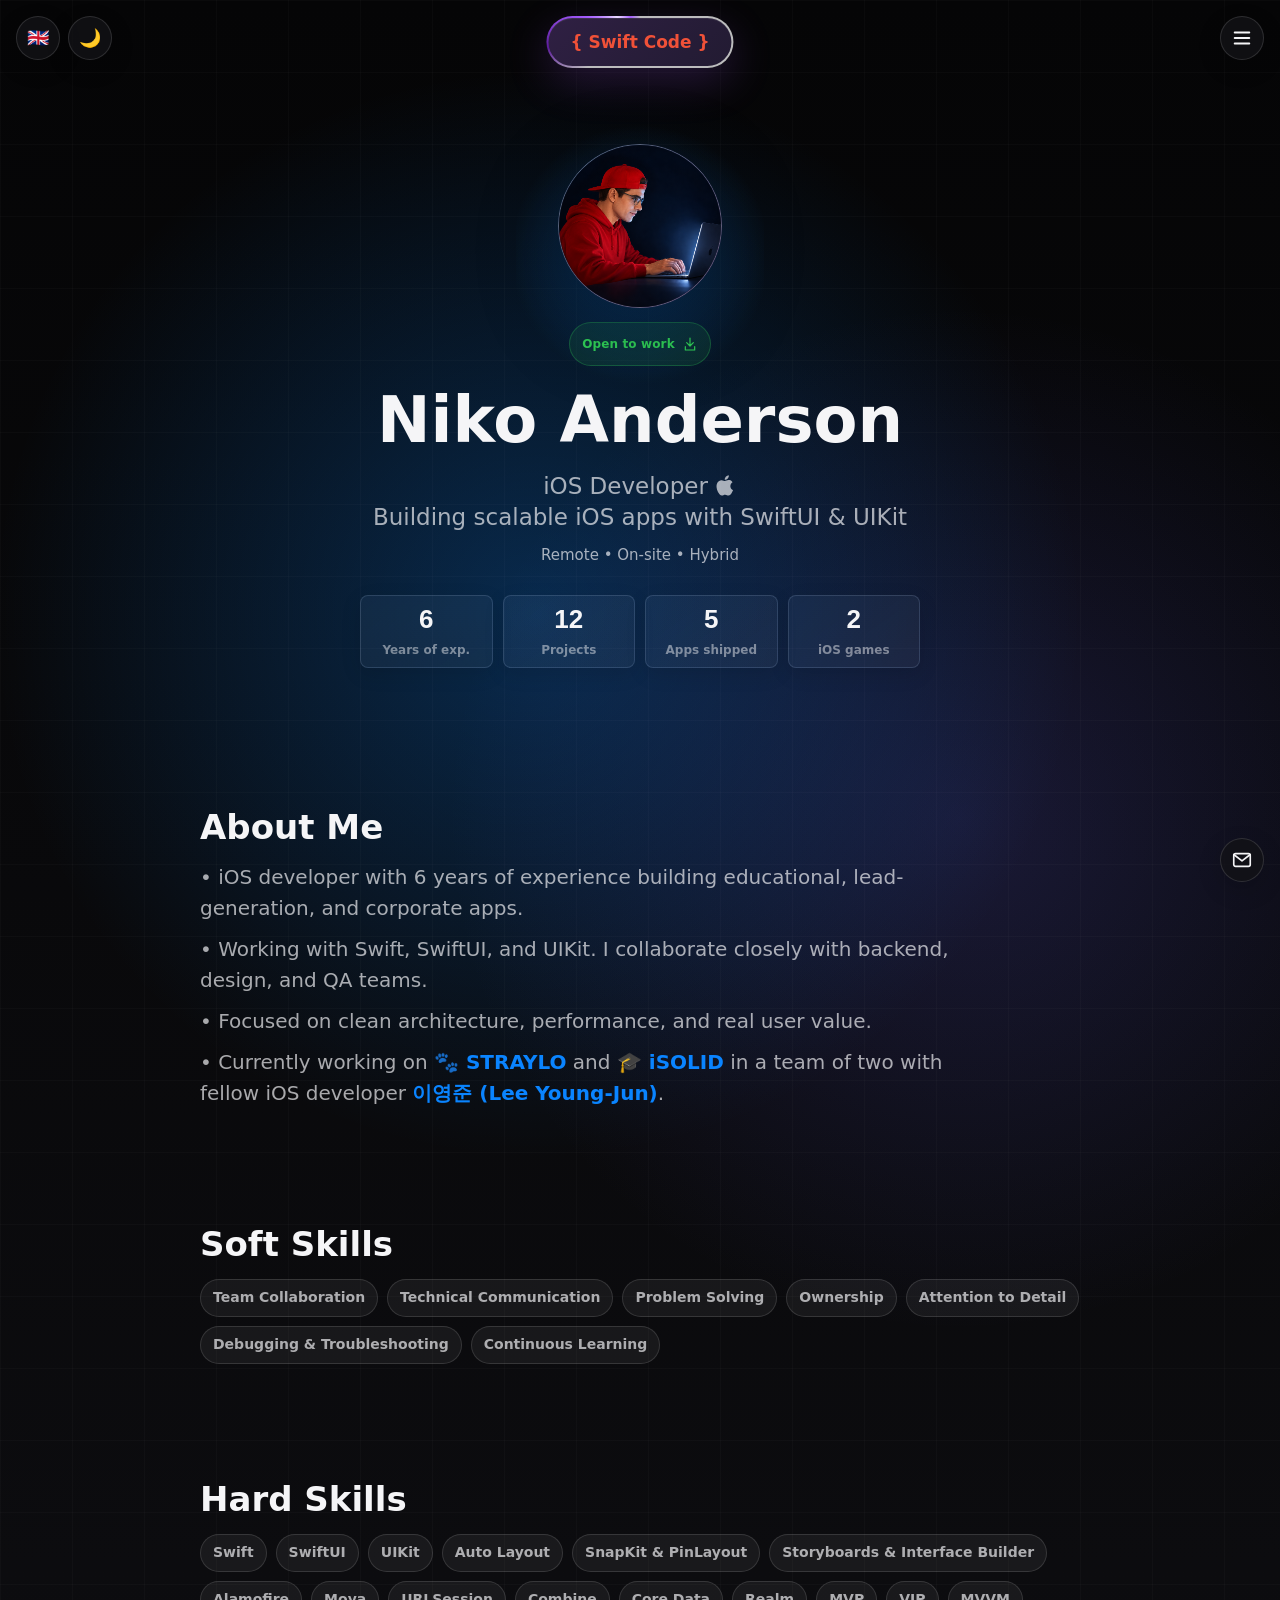
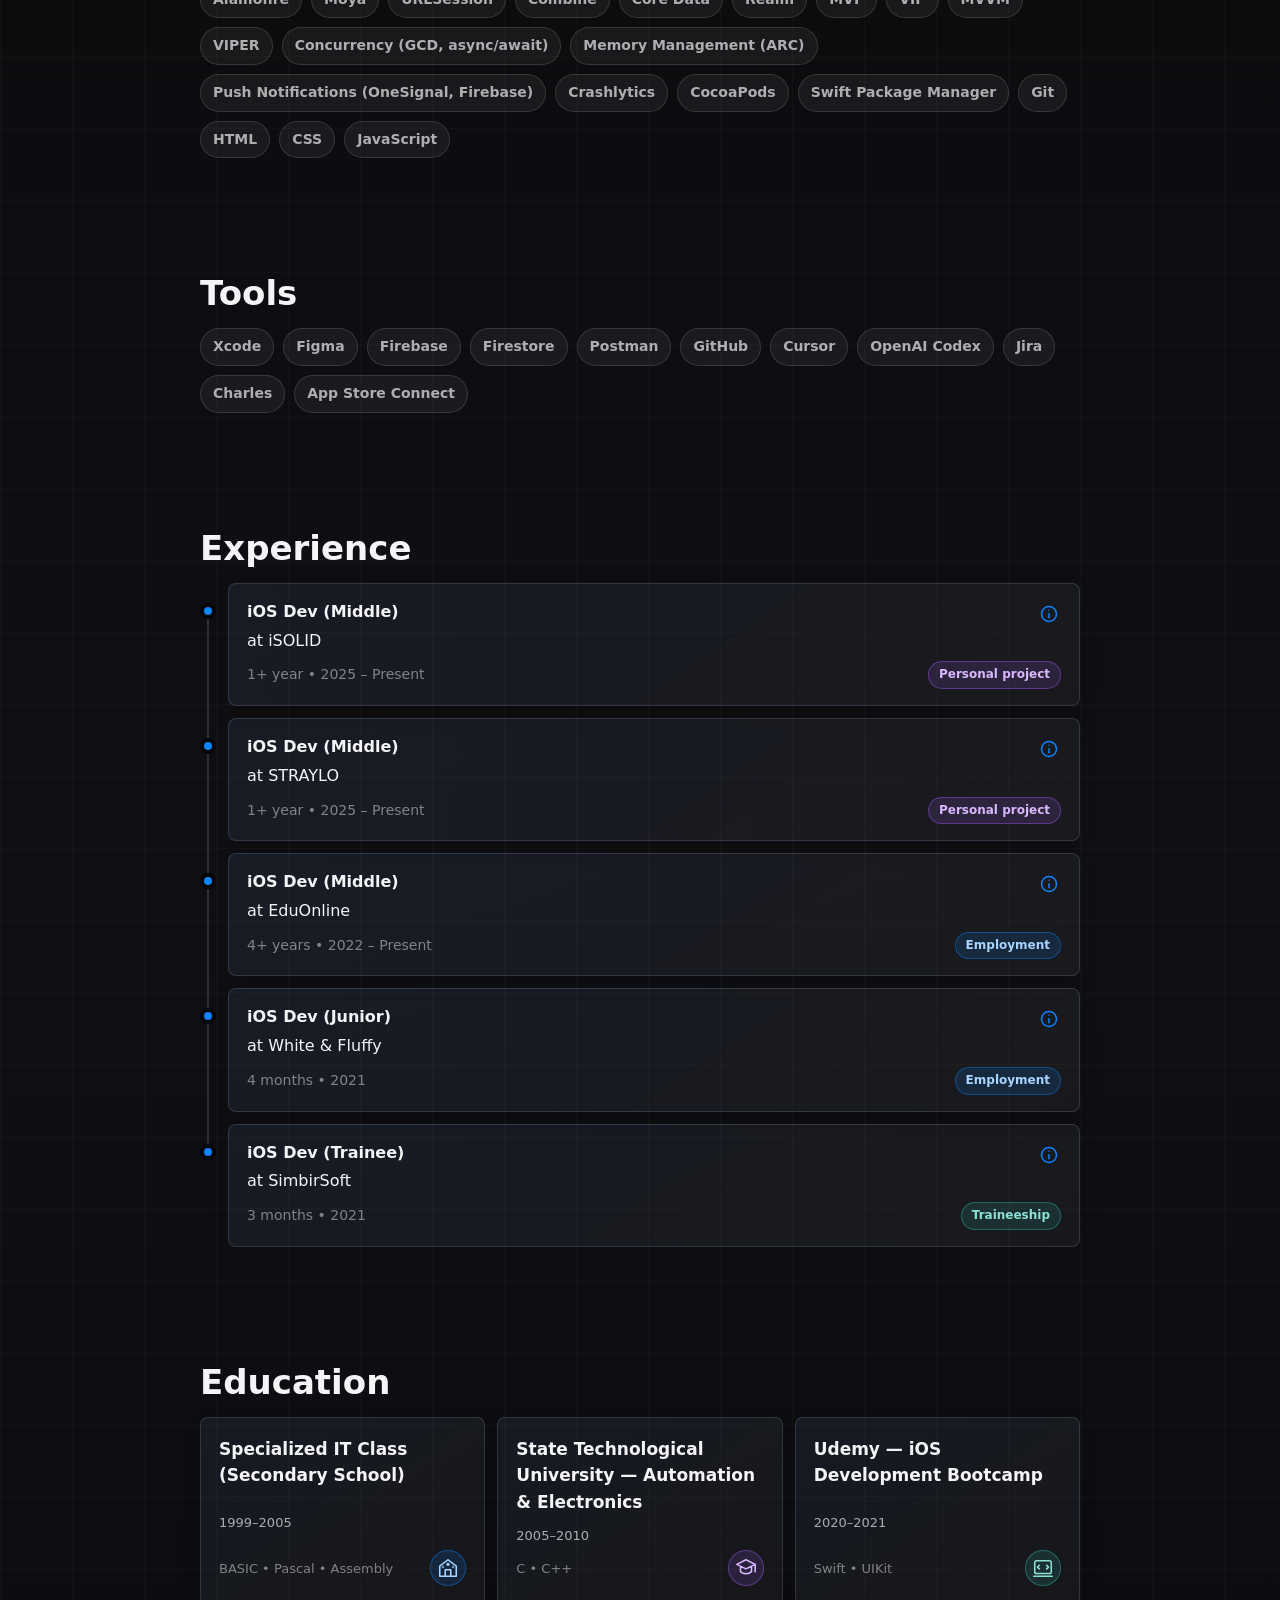
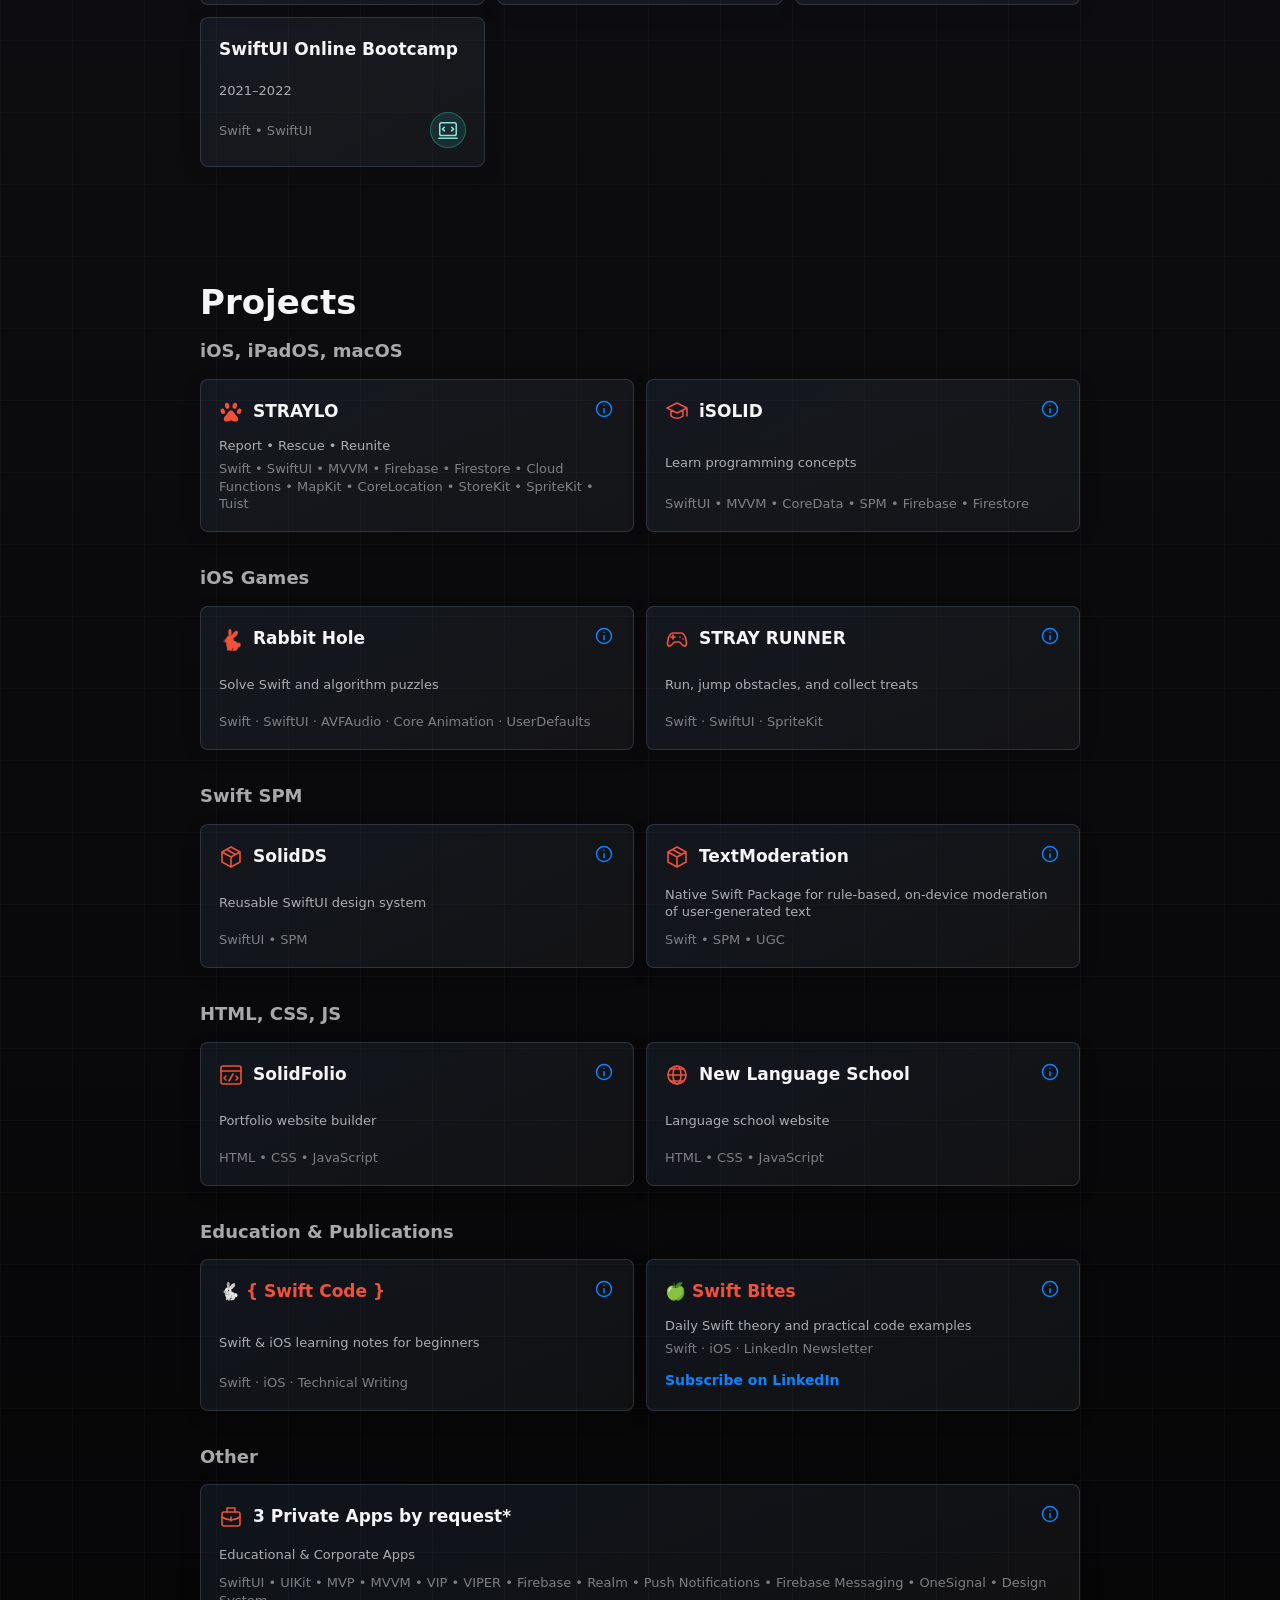
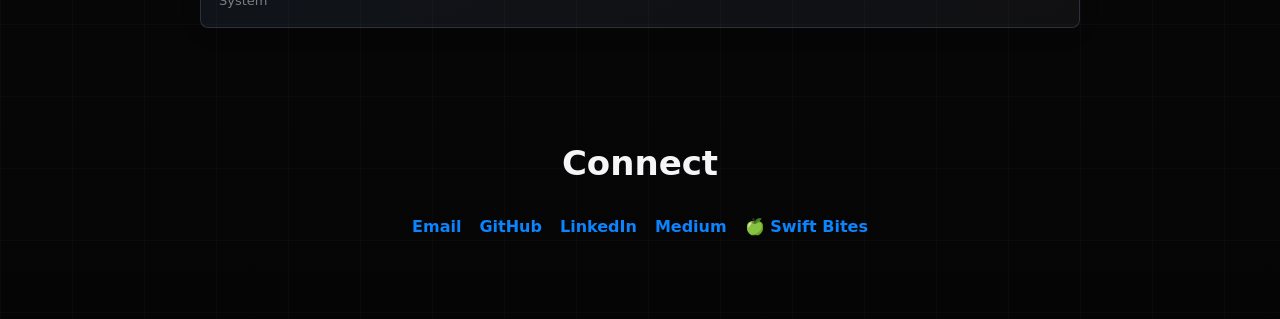
==== commit fd290f31: "UI updates" ====
--- a/index.html
+++ b/index.html
@@ -2119,12 +2119,6 @@
     <section class="project-group" aria-labelledby="web-projects-title">
         <h3 id="web-projects-title">HTML, CSS, JS</h3>
         <div class="projects-grid">
-            <a class="project-card" href="#swift-code">
-                <span class="project-title swift-code-brand">🐇 { Swift Code }</span>
-                <small data-i18n="projectSwiftCodeDescription">Swift & iOS learning notes for beginners</small>
-                <small>HTML • CSS • JavaScript • Technical Writing</small>
-            </a>
-
             <a class="project-card" href="https://github.com/NikolaiBorisov/SolidFolio" target="_blank" rel="noopener noreferrer">
                 <span class="project-title project-title-with-icon"><svg class="project-symbol" width="24" height="24" viewBox="0 0 24 24" fill="none" stroke="currentColor" stroke-width="1.6" stroke-linecap="round" stroke-linejoin="round" aria-hidden="true" focusable="false"><rect x="2" y="3" width="20" height="18" rx="2"/><path d="M2 8h20M7 13l-2 2 2 2m10-4 2 2-2 2M10 18l4-7"/></svg><span>SolidFolio</span></span>
                 <small data-i18n="projectSolidfolioDescription">Portfolio website builder</small>
@@ -2135,6 +2129,24 @@
                 <span class="project-title project-title-with-icon"><svg class="project-symbol" width="24" height="24" viewBox="0 0 24 24" fill="none" stroke="currentColor" stroke-width="1.6" stroke-linecap="round" stroke-linejoin="round" aria-hidden="true" focusable="false"><circle cx="12" cy="12" r="9"/><ellipse cx="12" cy="12" rx="4" ry="9"/><path d="M3 12h18M5 6h14M5 18h14"/></svg><span>New Language School</span></span>
                 <small data-i18n="projectNlsDescription">Language school website</small>
                 <small>HTML • CSS • JavaScript</small>
+            </a>
+        </div>
+    </section>
+
+    <section class="project-group" aria-labelledby="publications-projects-title">
+        <h3 id="publications-projects-title" data-i18n="projectsPublicationsTitle">Education &amp; Publications</h3>
+        <div class="projects-grid">
+            <a class="project-card" href="#swift-code">
+                <span class="project-title swift-code-brand">🐇 { Swift Code }</span>
+                <small data-i18n="projectSwiftCodeDescription">Swift & iOS learning notes for beginners</small>
+                <small>Swift · iOS · Technical Writing</small>
+            </a>
+
+            <a class="project-card" href="https://www.linkedin.com/newsletters/7531559059662012416/" target="_blank" rel="noopener noreferrer">
+                <span class="project-title swift-code-brand">🍏 Swift Bites</span>
+                <small data-i18n="projectSwiftBitesDescription">Daily Swift theory and practical code examples</small>
+                <small>Swift · iOS · LinkedIn Newsletter</small>
+                <span class="project-action" data-i18n="subscribeLinkedIn">Subscribe on LinkedIn</span>
             </a>
         </div>
     </section>
@@ -2159,6 +2171,7 @@
         <a href="https://github.com/NikolaiBorisov" target="_blank" rel="noopener noreferrer">GitHub</a>
         <a href="https://www.linkedin.com/in/niko-anderson-36269333b/" target="_blank" rel="noopener noreferrer">LinkedIn</a>
         <a href="https://medium.com/@andersonnikko1" target="_blank" rel="noopener noreferrer">Medium</a>
+        <a href="https://www.linkedin.com/newsletters/7531559059662012416/" target="_blank" rel="noopener noreferrer">🍏 Swift Bites</a>
     </div>
 </section>
 
--- a/css/styles.css
+++ b/css/styles.css
@@ -1790,6 +1790,13 @@
     color: var(--quiet);
 }
 
+.project-action {
+    margin-top: 12px;
+    color: var(--accent);
+    font-size: 14px;
+    font-weight: 620;
+}
+
 .links a {
     color: var(--accent);
     font-weight: 620;
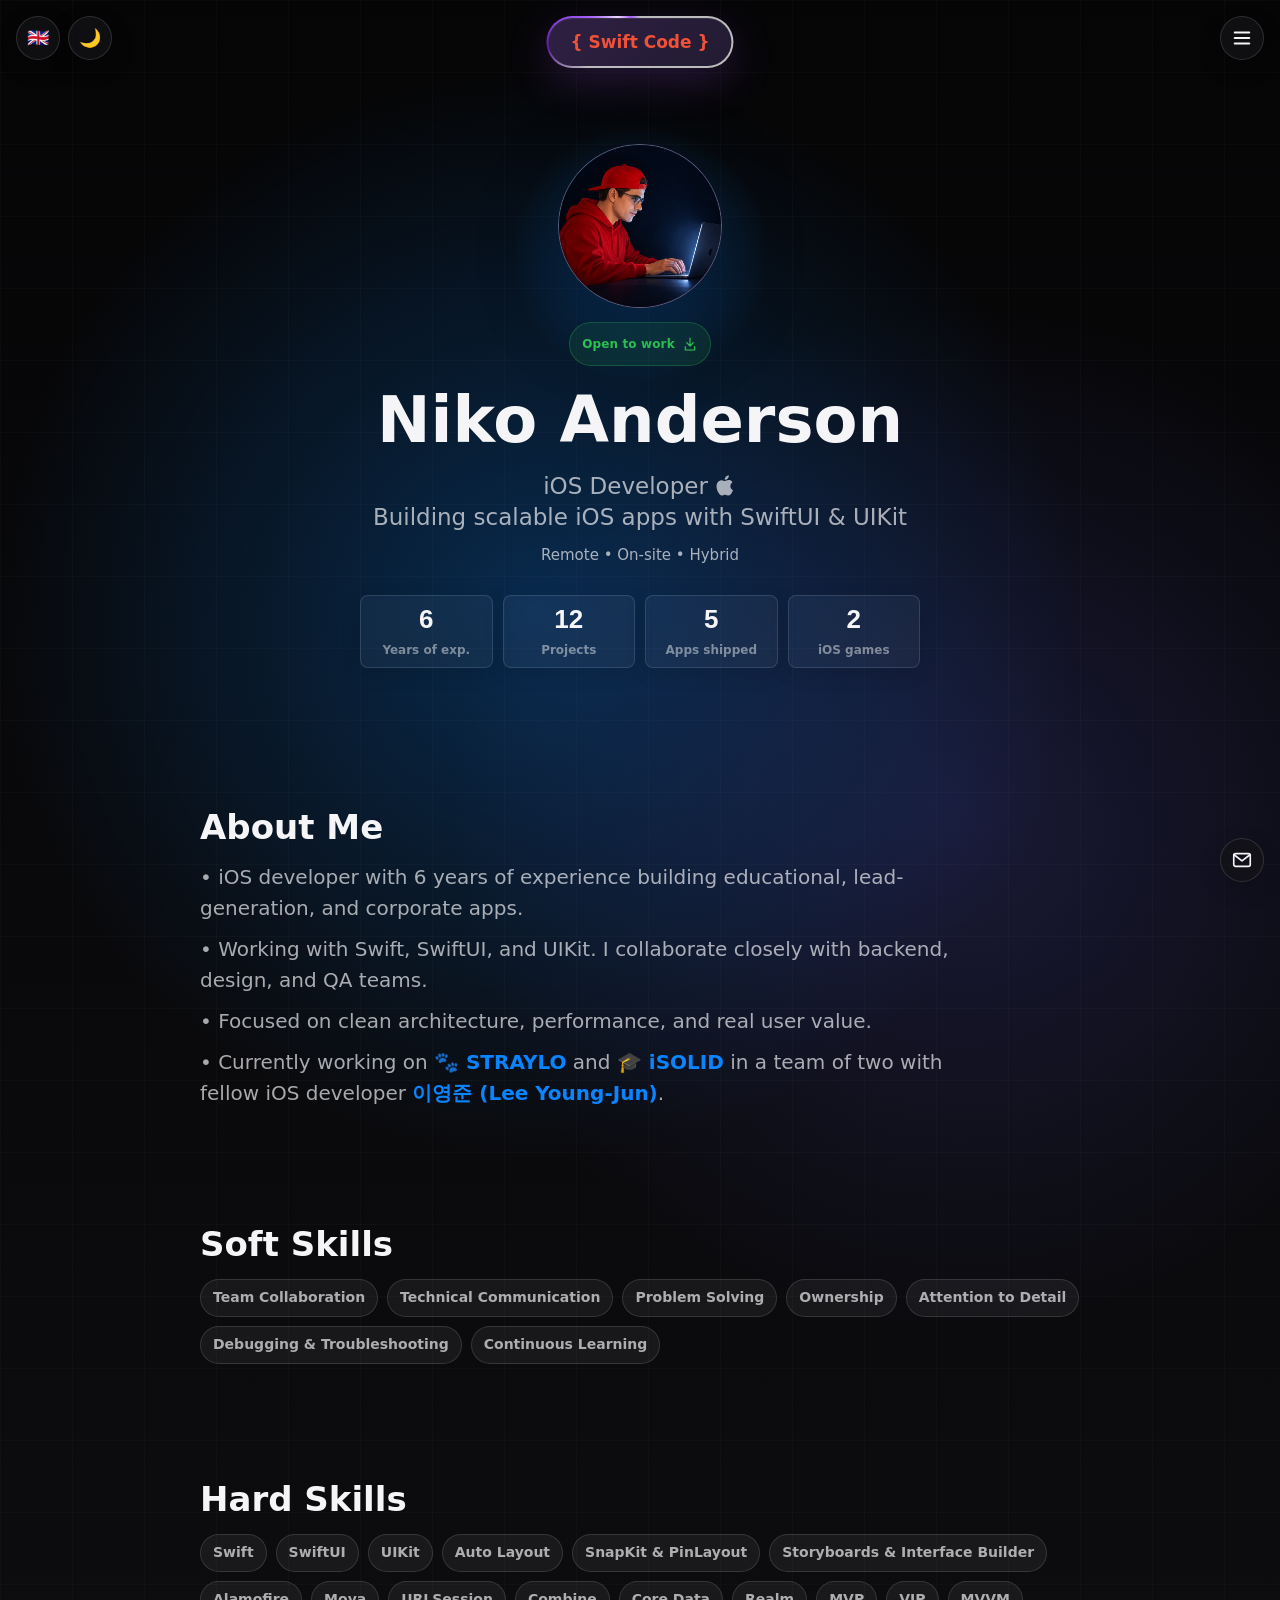
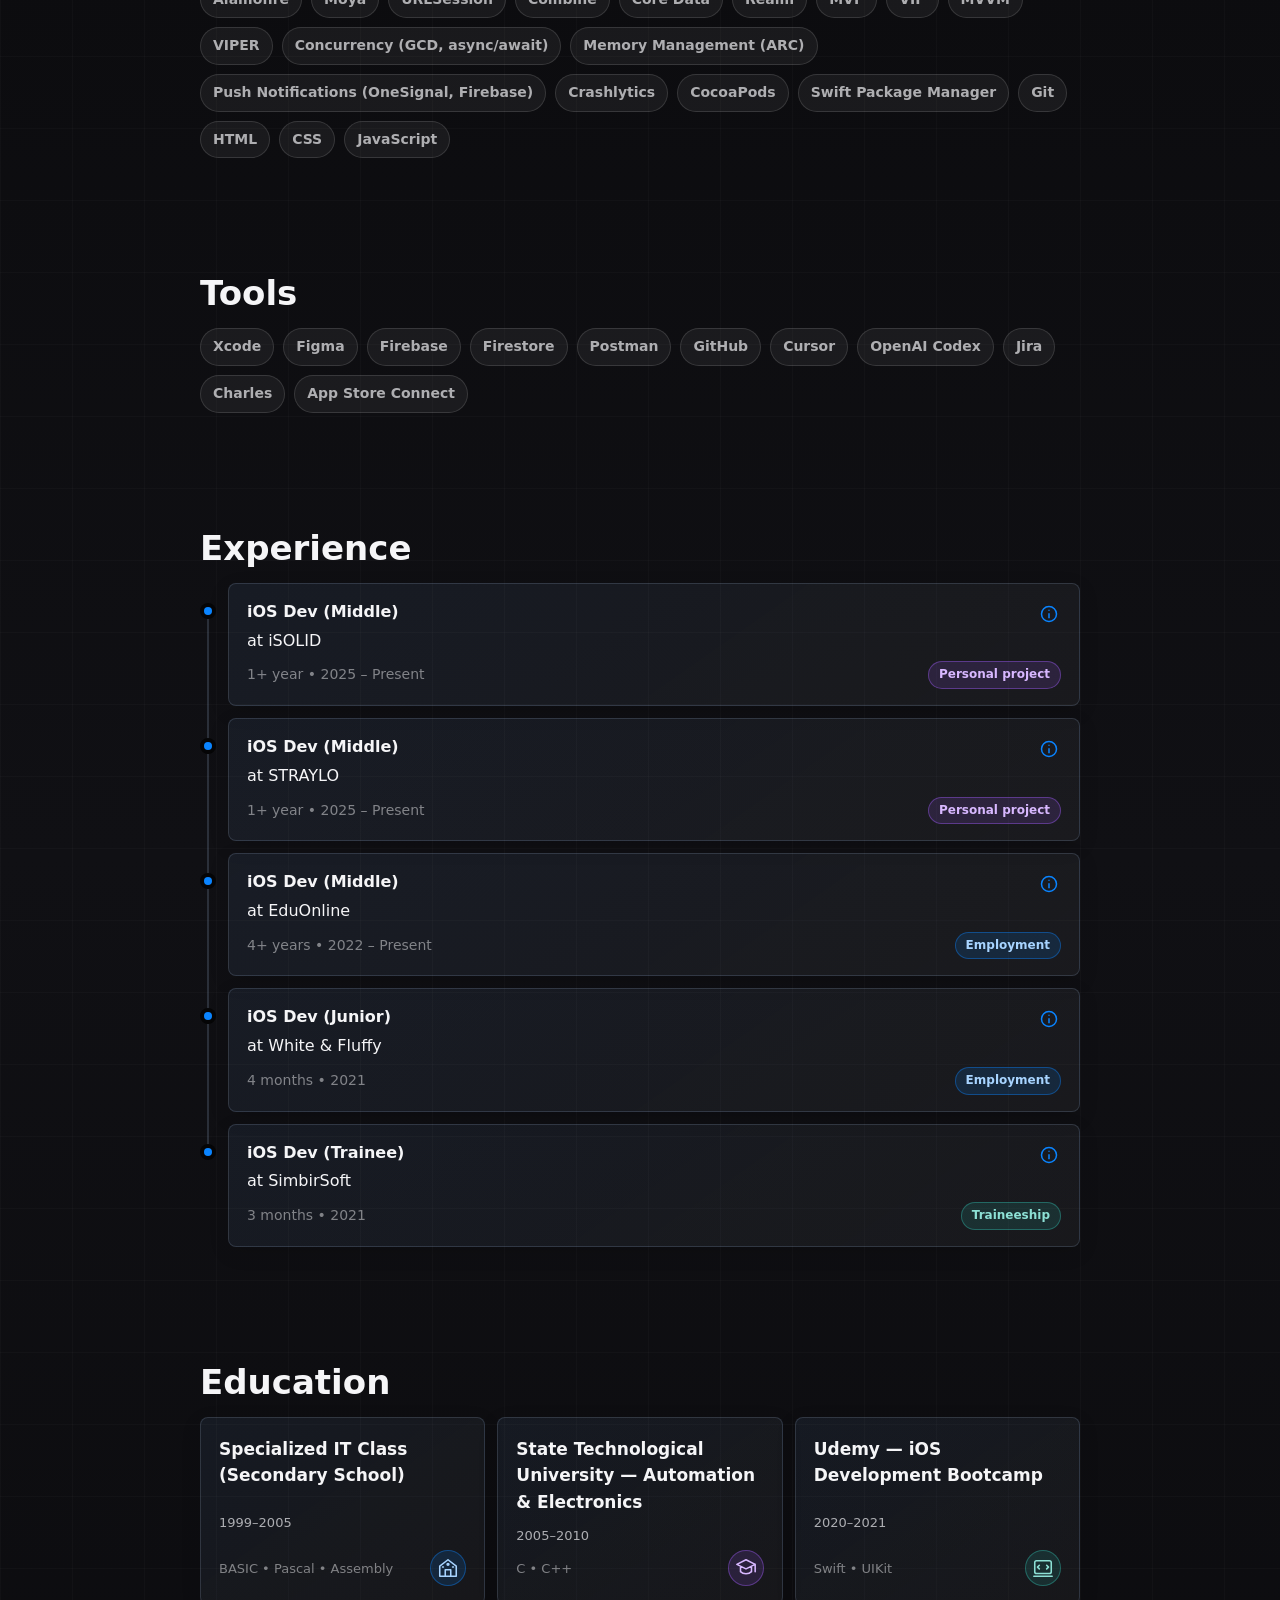
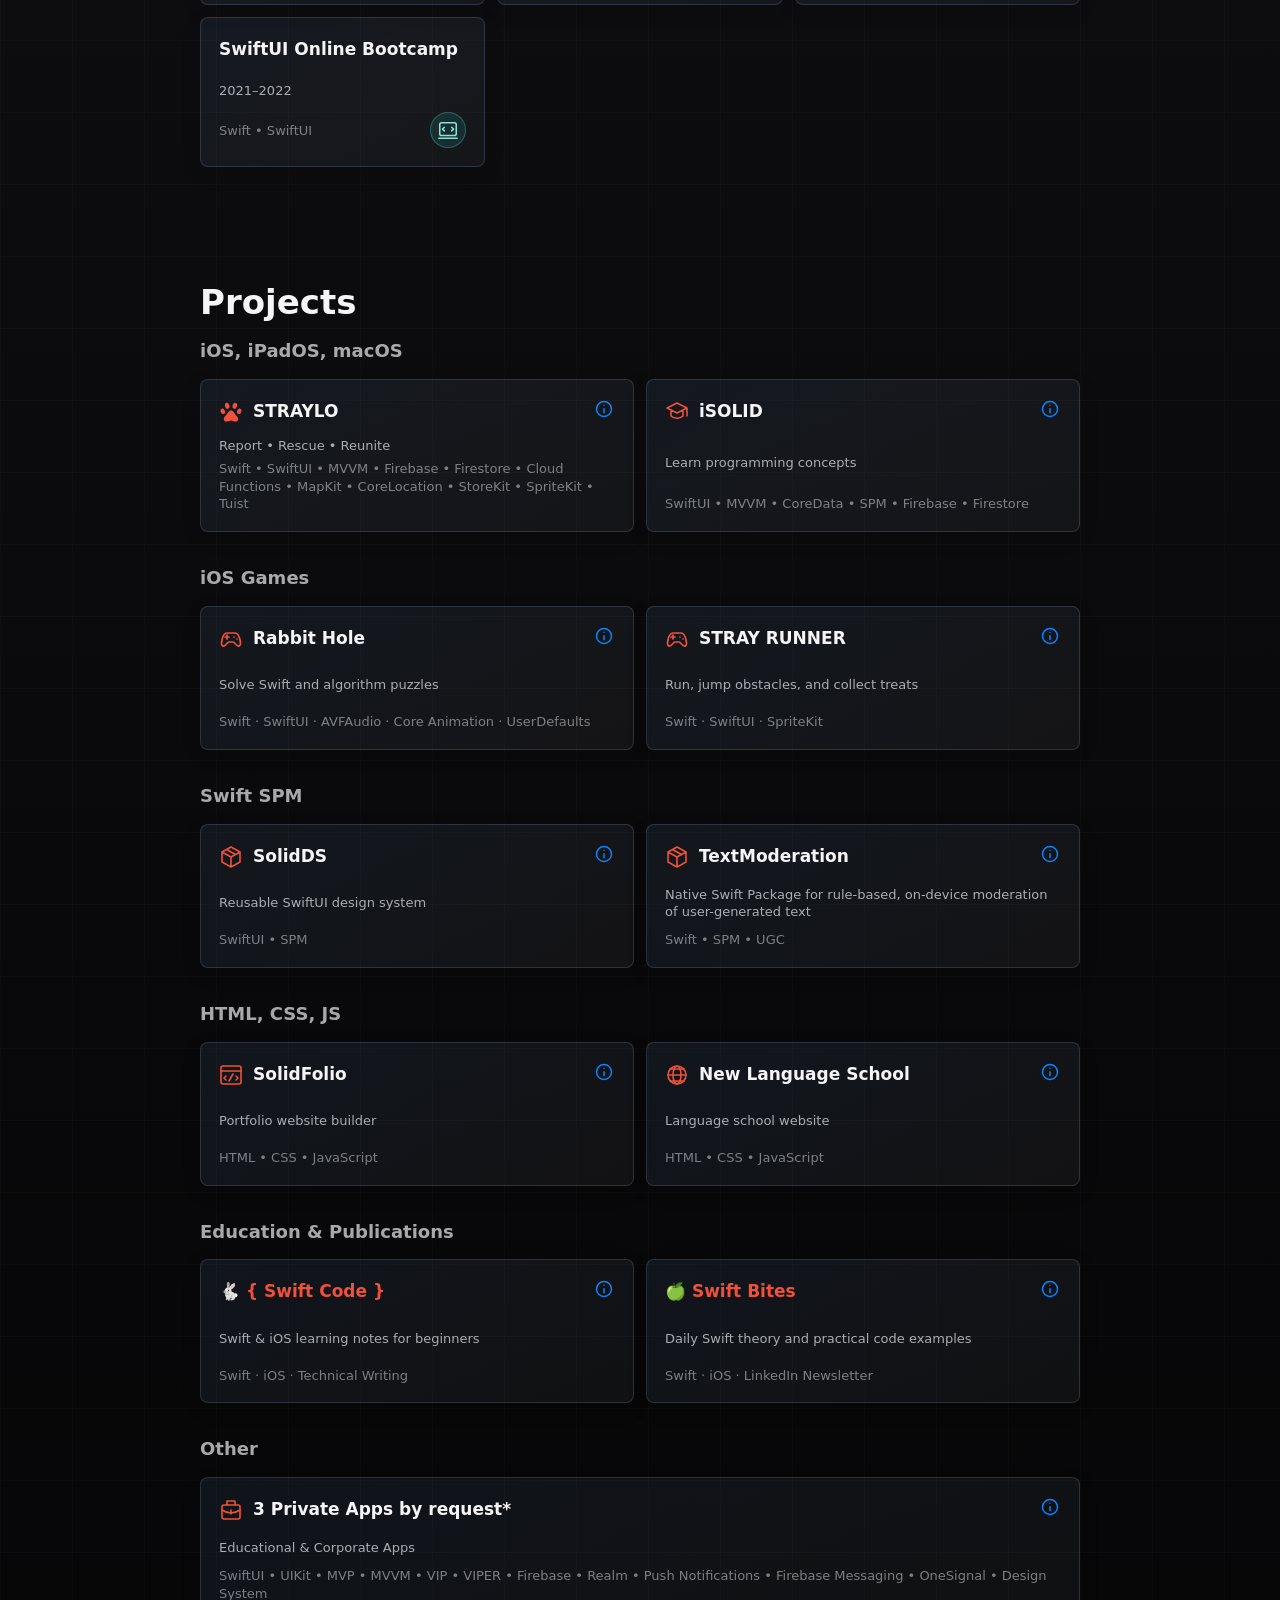
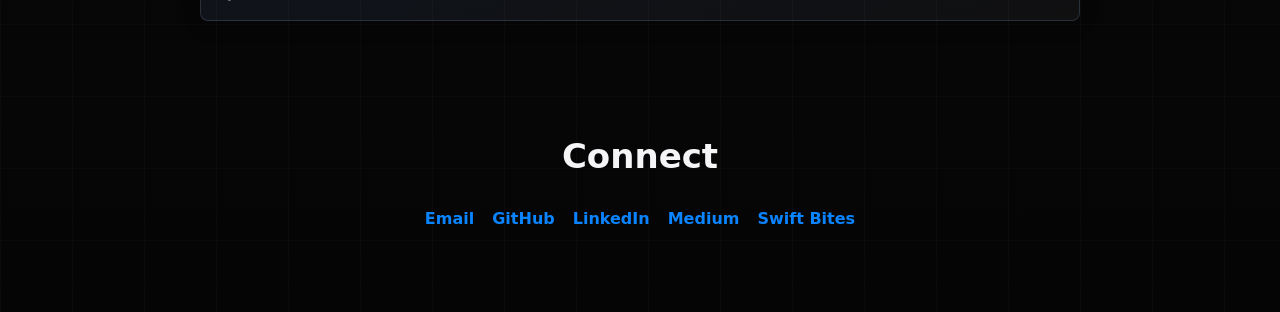
==== commit 47fc17f3: "UI updates" ====
--- a/index.html
+++ b/index.html
@@ -2032,7 +2032,7 @@
         <svg width="0" height="0" aria-hidden="true" focusable="false" style="position: absolute"><defs><mask id="rabbit-emoji-mask" style="mask-type: alpha"><text x="12" y="20" text-anchor="middle" font-size="20" font-family="Apple Color Emoji, Segoe UI Emoji, Noto Color Emoji, sans-serif">🐇</text></mask></defs></svg>
         <div class="projects-grid">
             <a class="project-card" data-story-template="rabbit-hole-story" href="https://apps.apple.com/th/app/isolid-learn-programming/id6752113008" target="_blank" rel="noopener noreferrer">
-                <span class="project-title project-title-with-icon"><svg class="project-symbol" width="24" height="24" viewBox="0 0 24 24" aria-hidden="true" focusable="false"><rect width="24" height="24" fill="currentColor" mask="url(#rabbit-emoji-mask)"/></svg><span>Rabbit Hole</span></span>
+                <span class="project-title project-title-with-icon"><svg class="project-symbol" width="24" height="24" viewBox="0 0 24 24" fill="none" stroke="currentColor" stroke-width="1.7" stroke-linecap="round" stroke-linejoin="round" aria-hidden="true"><path d="M8 6h8c3 0 4 2 5 7l.5 3c.4 3-2 4-4 2l-3-3h-5l-3 3c-2 2-4.4 1-4-2l.5-3c1-5 2-7 5-7Z"/><path d="M6 10h4m-2-2v4m7-2h.01m3 2h.01"/></svg><span>Rabbit Hole</span></span>
                 <small data-i18n="projectRabbitHoleDescription">Solve Swift and algorithm puzzles</small>
                 <small>Swift · SwiftUI · AVFAudio · Core Animation · UserDefaults</small>
             </a>
@@ -2146,7 +2146,6 @@
                 <span class="project-title swift-code-brand">🍏 Swift Bites</span>
                 <small data-i18n="projectSwiftBitesDescription">Daily Swift theory and practical code examples</small>
                 <small>Swift · iOS · LinkedIn Newsletter</small>
-                <span class="project-action" data-i18n="subscribeLinkedIn">Subscribe on LinkedIn</span>
             </a>
         </div>
     </section>
@@ -2171,7 +2170,7 @@
         <a href="https://github.com/NikolaiBorisov" target="_blank" rel="noopener noreferrer">GitHub</a>
         <a href="https://www.linkedin.com/in/niko-anderson-36269333b/" target="_blank" rel="noopener noreferrer">LinkedIn</a>
         <a href="https://medium.com/@andersonnikko1" target="_blank" rel="noopener noreferrer">Medium</a>
-        <a href="https://www.linkedin.com/newsletters/7531559059662012416/" target="_blank" rel="noopener noreferrer">🍏 Swift Bites</a>
+        <a href="https://www.linkedin.com/newsletters/7531559059662012416/" target="_blank" rel="noopener noreferrer">Swift Bites</a>
     </div>
 </section>
 
--- a/css/styles.css
+++ b/css/styles.css
@@ -1790,13 +1790,6 @@
     color: var(--quiet);
 }
 
-.project-action {
-    margin-top: 12px;
-    color: var(--accent);
-    font-size: 14px;
-    font-weight: 620;
-}
-
 .links a {
     color: var(--accent);
     font-weight: 620;
